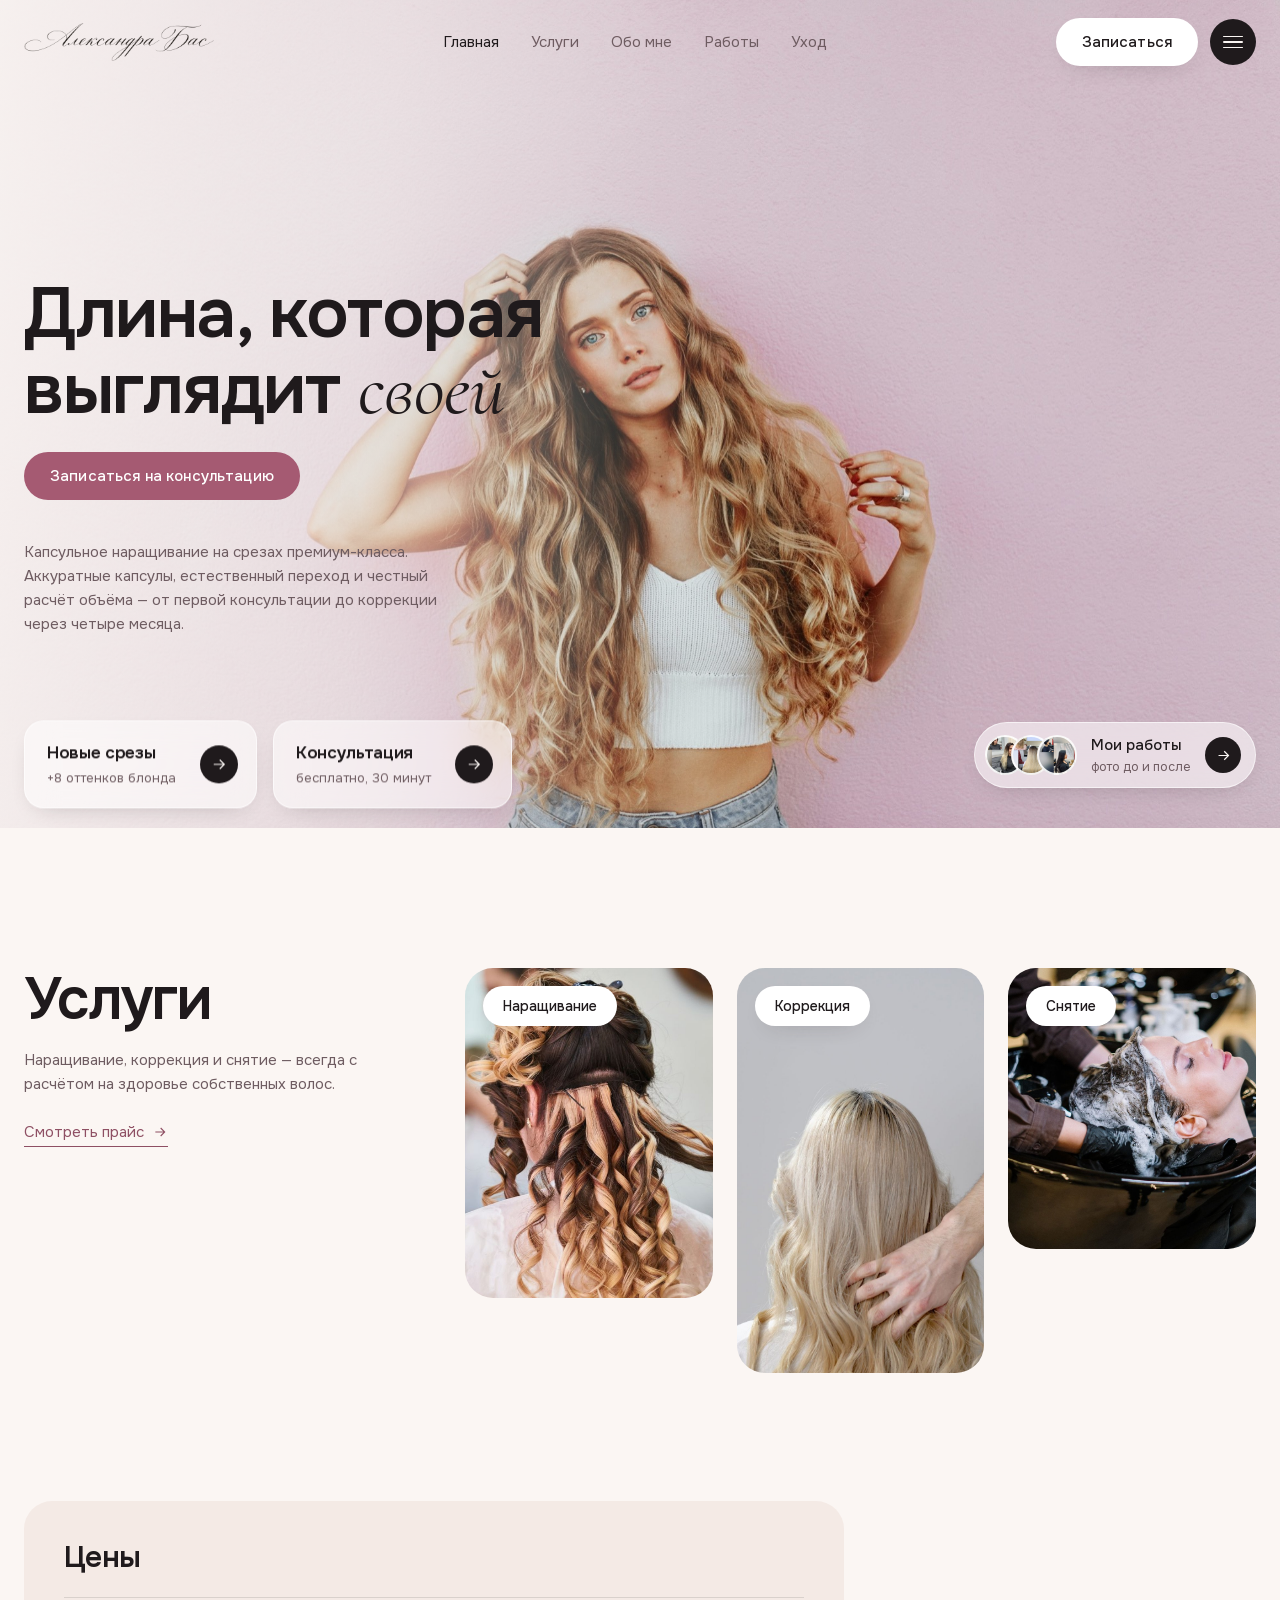
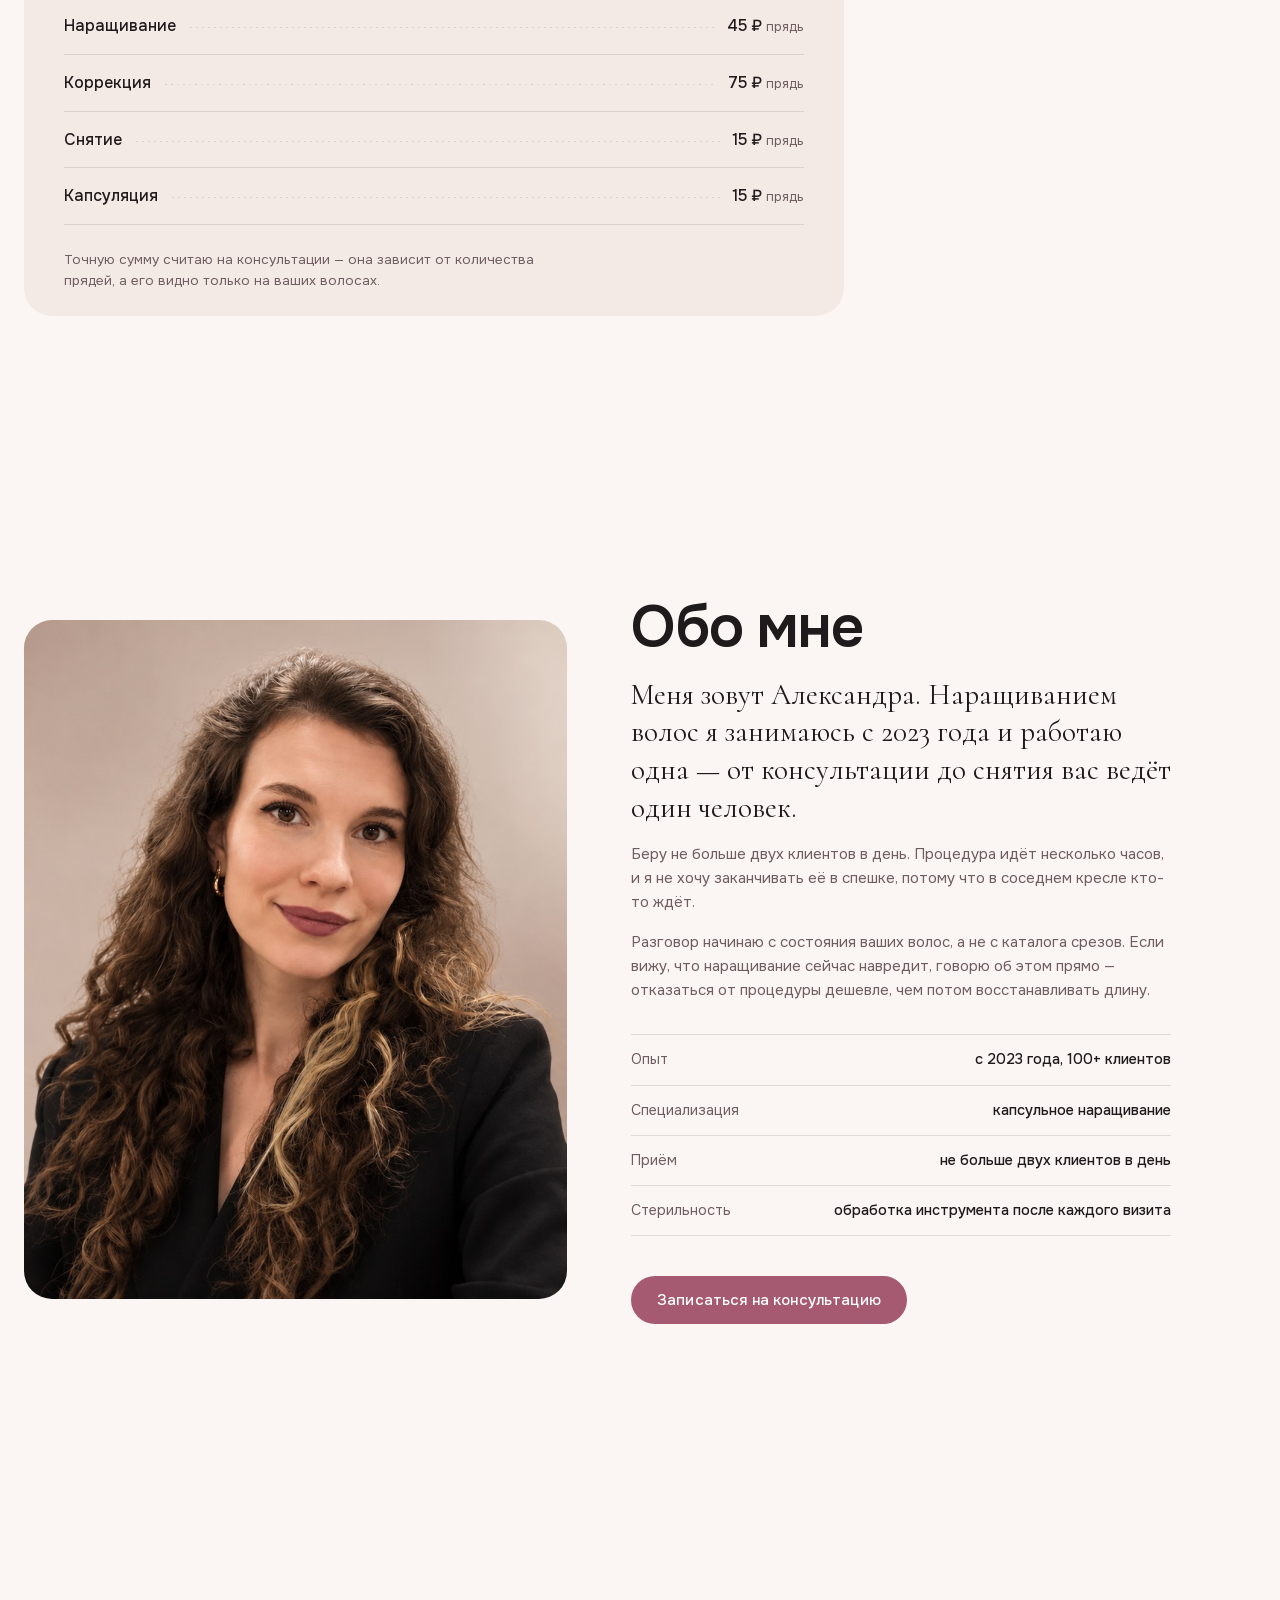
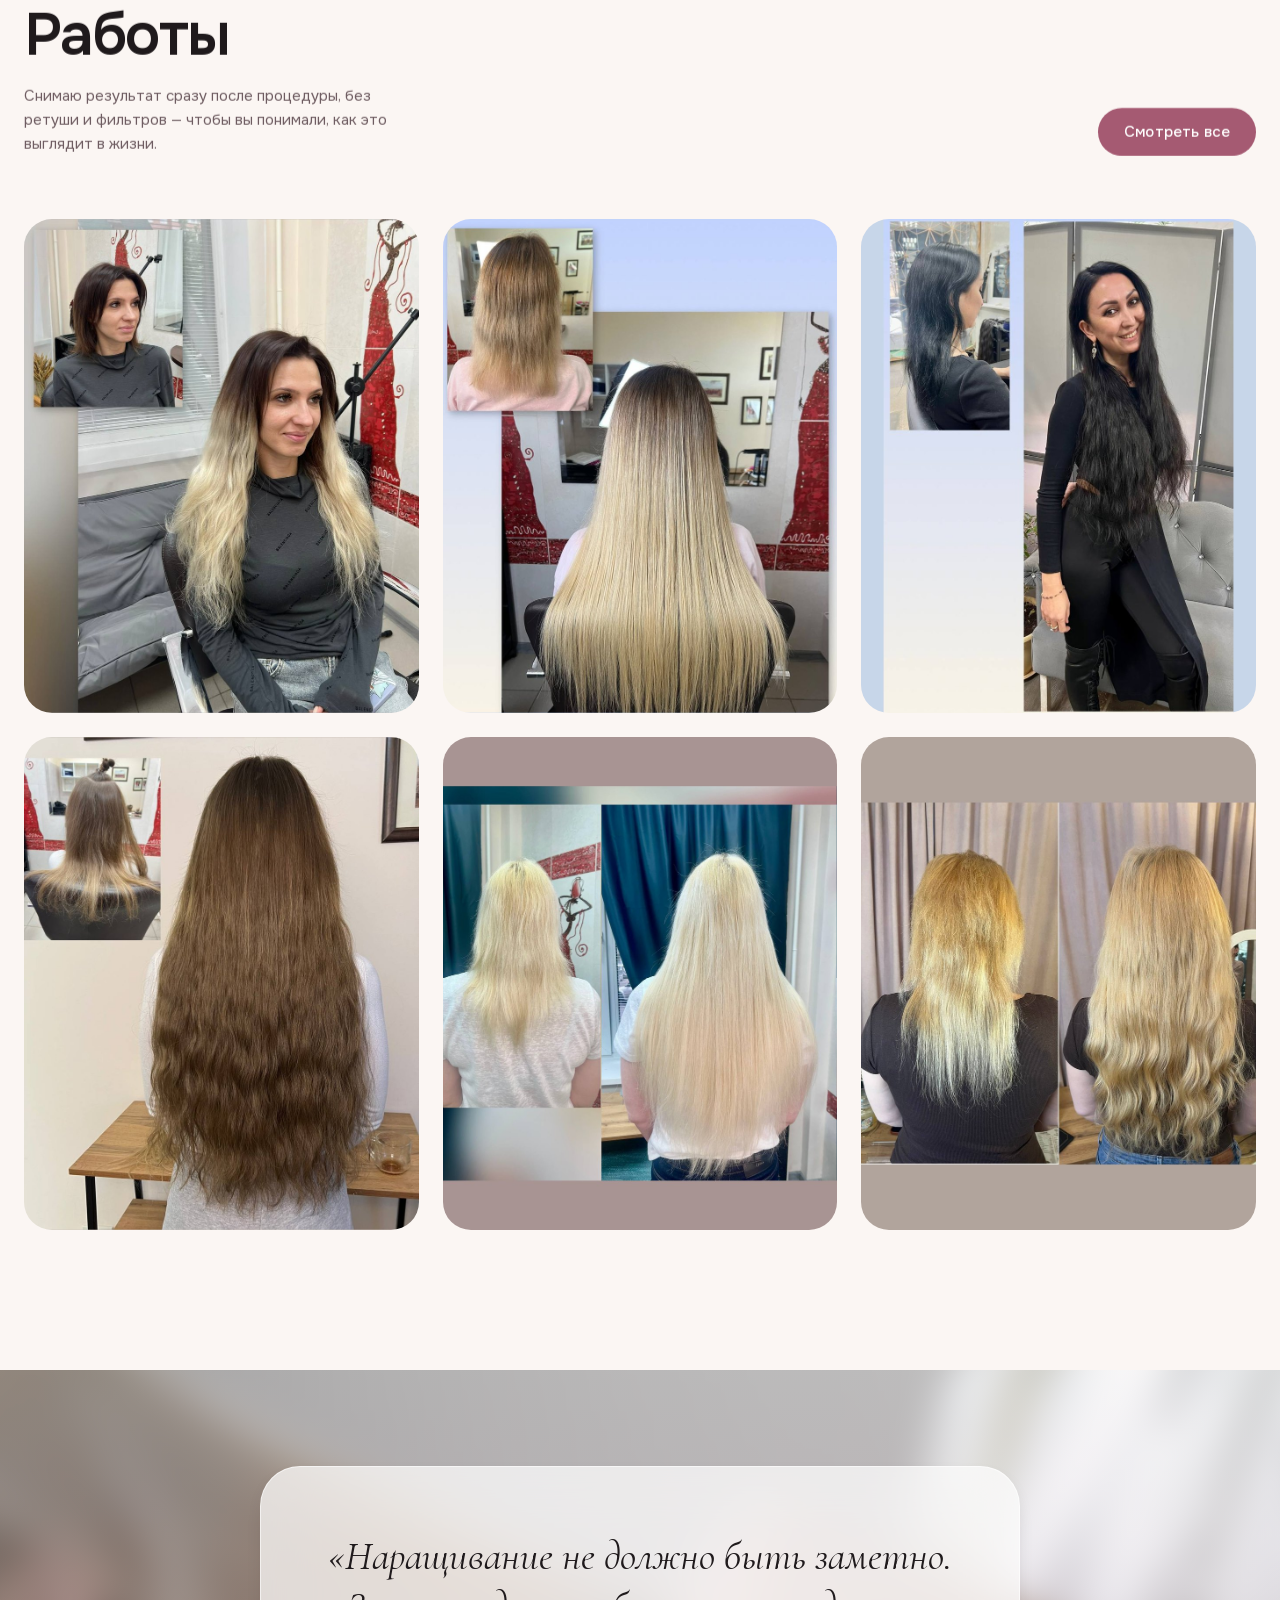
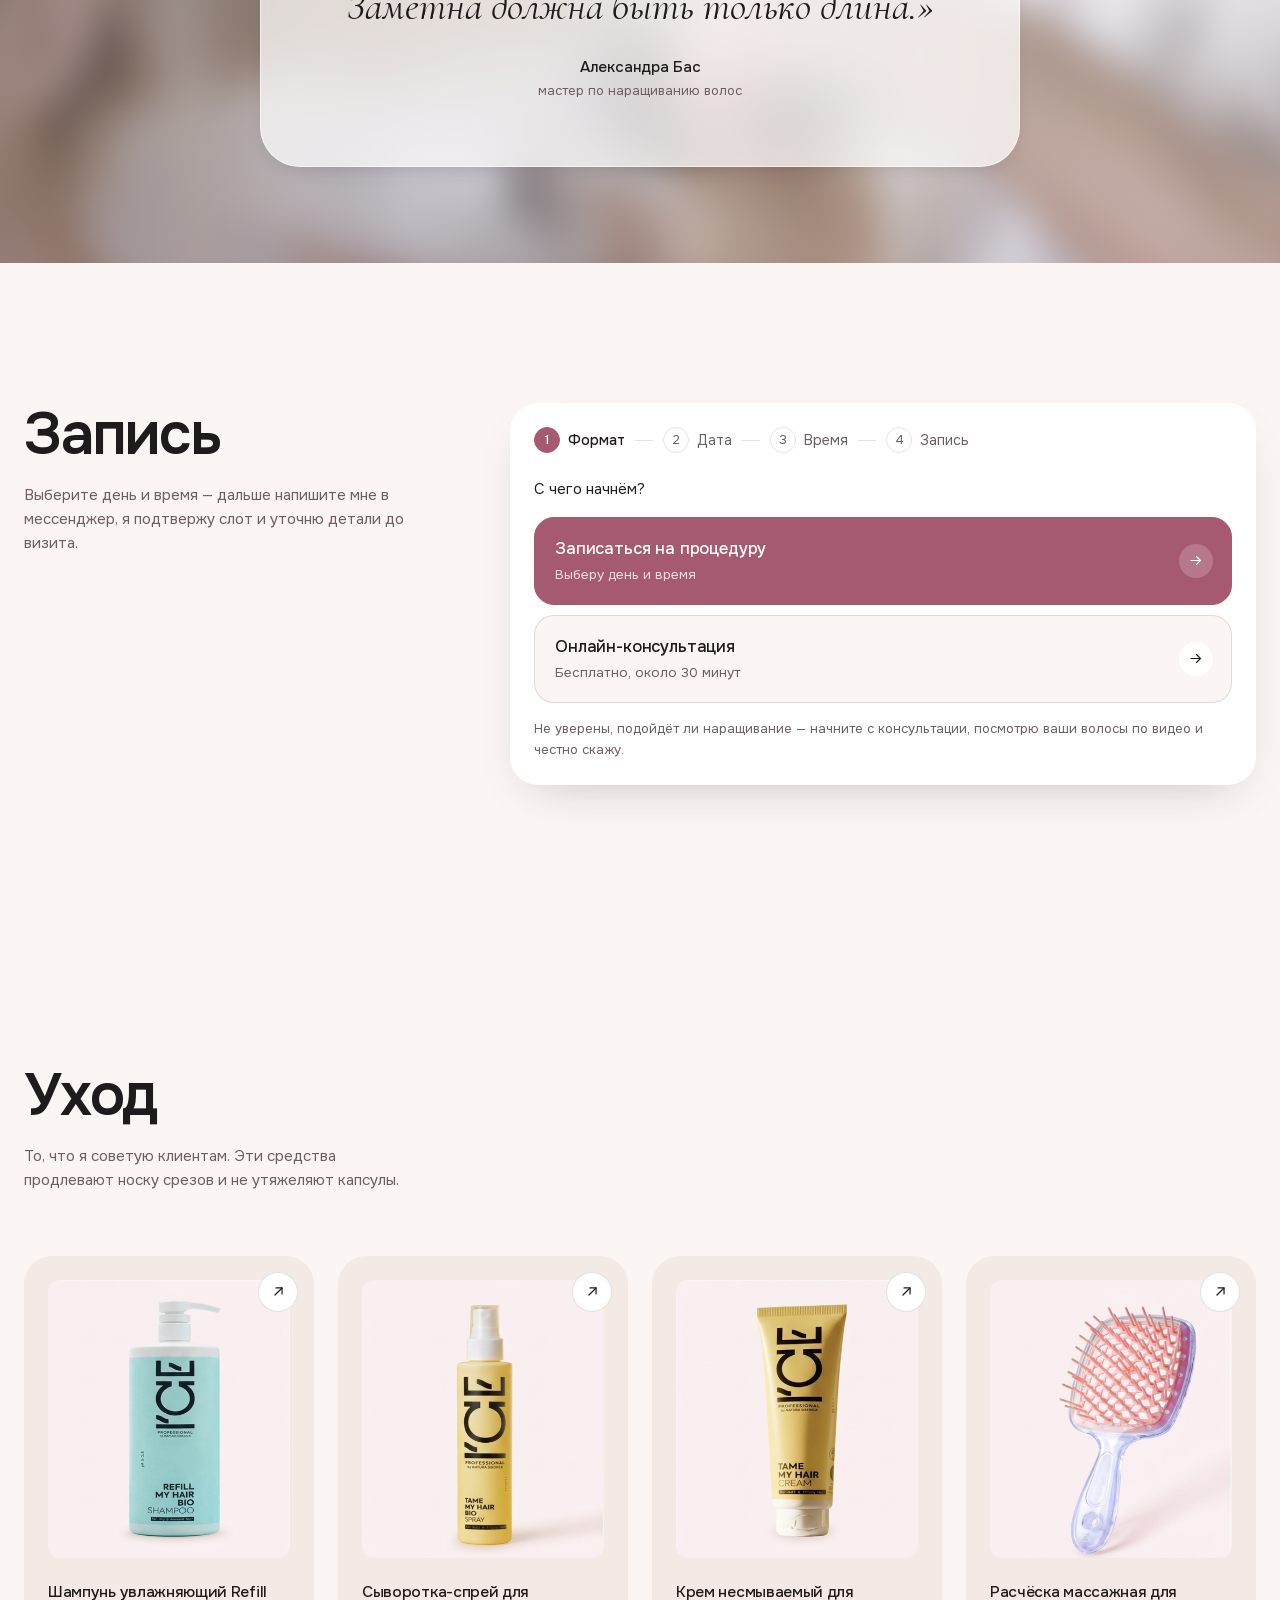
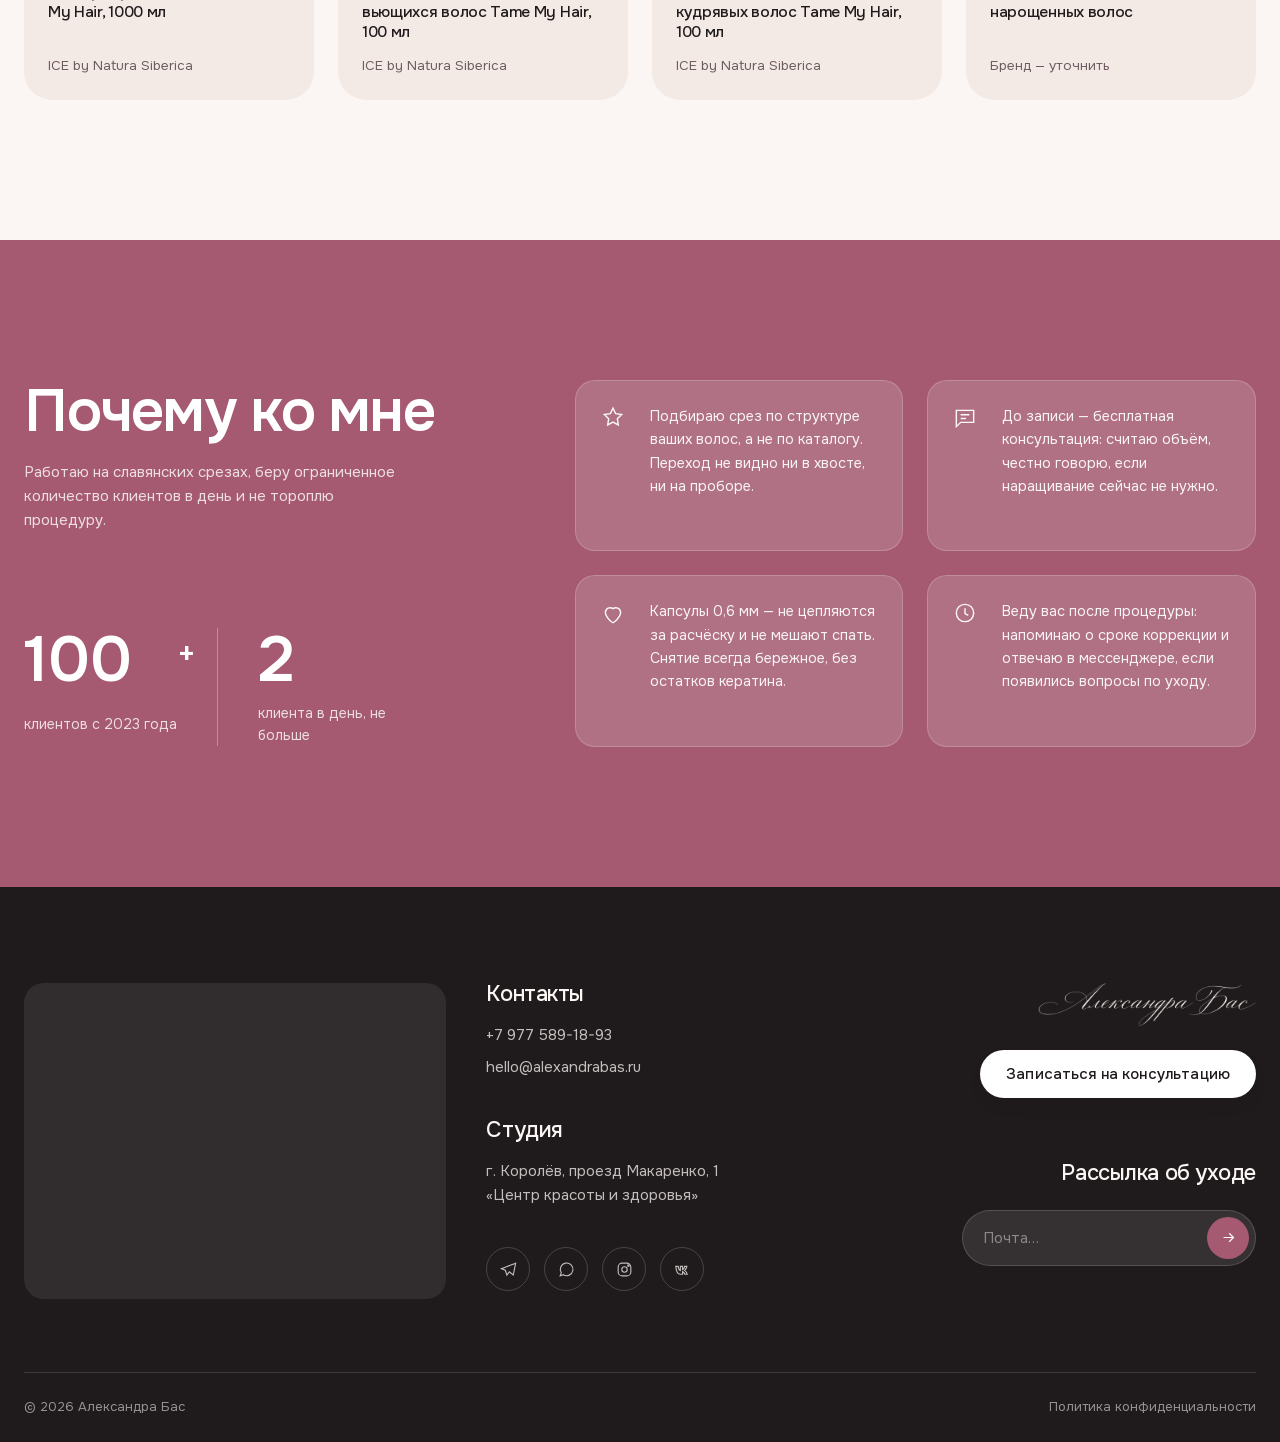
==== index.html @ 2386d1cd "Лендинг мастера по наращиванию волос Запись в четыре шага, галерея работ, прайс, живая Яндекс.Карта." ====
<!DOCTYPE html>
<html lang="ru">
<head>
<meta charset="utf-8">
<meta name="viewport" content="width=device-width, initial-scale=1">
<title>Александра Бас — наращивание волос</title>
<meta name="description" content="Капсульное наращивание волос, коррекция и уход. Аккуратные капсулы, естественный переход, премиальные срезы. Запись онлайн.">
<meta property="og:title" content="Александра Бас — наращивание волос">
<meta property="og:description" content="Капсульное наращивание, коррекция и уход. Запись онлайн.">
<meta property="og:type" content="website">
<meta property="og:image" content="assets/img/og.jpg">
<!-- Черновик на согласовании: прячем от поисковиков.
     Перед реальным запуском эту строку удалить. -->
<meta name="robots" content="noindex, nofollow">
<link rel="icon" href="assets/img/logo-dark.png">
<link rel="preload" as="font" type="font/woff2" href="assets/fonts/onest-400-cyrillic.woff2" crossorigin>
<link rel="preload" as="font" type="font/woff2" href="assets/fonts/onest-600-cyrillic.woff2" crossorigin>
<!-- главное фото грузится скриптом, поэтому стартуем загрузку заранее -->
<link rel="preload" as="image" href="assets/img/hero-main.jpg" fetchpriority="high">
<!-- пока сайт в работе: запрещаем браузеру кэшировать страницу -->
<meta http-equiv="Cache-Control" content="no-cache, no-store, must-revalidate">
<meta http-equiv="Pragma" content="no-cache">
<meta http-equiv="Expires" content="0">
<!-- ?v= у стилей и скриптов: после правок меняйте номер, чтобы браузер
     не подсунул старую версию и вёрстка не «ломалась» наполовину -->
<link rel="stylesheet" href="assets/css/fonts.css?v=19">
<link rel="stylesheet" href="assets/css/style.css?v=19">
<script>
/* Страховка от кэша: если браузер подсунул старый style.css, метка версии
   в нём не совпадёт с ожидаемой — тогда дотягиваем свежий файл.
   При смене ?v= меняйте и это число, и --css-version в style.css. */
(function () {
  var want = '19';
  function check() {
    var got = getComputedStyle(document.documentElement)
      .getPropertyValue('--css-version').trim().replace(/["']/g, '');
    if (got === want) return;
    var link = document.createElement('link');
    link.rel = 'stylesheet';
    link.href = 'assets/css/style.css?t=' + Date.now();
    document.head.appendChild(link);
    console.warn('Стили были из кэша (версия "' + got + '") — загружена свежая.');
  }
  if (document.readyState === 'loading') {
    document.addEventListener('DOMContentLoaded', check);
  } else { check(); }
})();
</script>
</head>
<body>

<a class="skip-link" href="#main">Перейти к содержимому</a>

<!-- ============ ШАПКА ============ -->
<header class="hdr" id="hdr">
  <a href="#hero" class="hdr__logo" aria-label="Александра Бас — на главную">
    <img src="assets/img/logo-dark.png" alt="Александра Бас" class="hdr__logo-img" width="360" height="120">
  </a>

  <nav class="hdr__nav" aria-label="Основная навигация">
    <a href="#hero" class="hdr__link is-active">Главная</a>
    <a href="#services" class="hdr__link">Услуги</a>
    <a href="#about" class="hdr__link">Обо мне</a>
    <a href="#works" class="hdr__link">Работы</a>
    <a href="#care" class="hdr__link">Уход</a>
  </nav>

  <div class="hdr__actions">
    <a href="#booking" class="btn btn--light hdr__cta">Записаться</a>
    <button class="burger" id="burger" aria-label="Открыть меню" aria-expanded="false" aria-controls="menu">
      <span></span><span></span><span></span>
    </button>
  </div>
</header>

<!-- выпадающее меню -->
<div class="menu" id="menu" hidden>
  <nav class="menu__inner" aria-label="Меню навигации">
    <a href="#hero">Главная</a>
    <a href="#services">Услуги</a>
    <a href="#about">Обо мне</a>
    <a href="#works">Работы</a>
    <a href="#booking">Запись</a>
    <a href="#care">Уход</a>
    <a href="#why">Почему я</a>
  </nav>
</div>

<main id="main">

<!-- ============ 1. ГЕРОЙ ============ -->
<section class="hero" id="hero">
  <div class="hero__bg ph ph--hero" data-img="assets/img/hero-main.jpg" data-note="Главное фото"></div>
  <div class="hero__scrim" aria-hidden="true"></div>

  <div class="hero__content">
    <div class="hero__lead">
      <h1 class="hero__title">
        Длина, которая<br>выглядит <em>своей</em>
      </h1>
      <a href="#booking" class="btn btn--accent hero__cta">Записаться на консультацию</a>
      <p class="hero__text">
        Капсульное наращивание на срезах премиум-класса. Аккуратные капсулы,
        естественный переход и честный расчёт объёма — от первой консультации
        до коррекции через четыре месяца.
      </p>
    </div>

    <div class="hero__cards">
      <a href="#booking" class="minicard glass">
        <span class="minicard__body">
          <span class="minicard__name">Новые срезы</span>
          <span class="minicard__note">+8 оттенков блонда</span>
        </span>
        <span class="minicard__arrow" aria-hidden="true">
          <svg viewBox="0 0 24 24" width="18" height="18" fill="none" stroke="currentColor" stroke-width="1.6"><path d="M5 12h14M13 6l6 6-6 6"/></svg>
        </span>
      </a>
      <a href="#booking" class="minicard glass">
        <span class="minicard__body">
          <span class="minicard__name">Консультация</span>
          <span class="minicard__note">бесплатно, 30 минут</span>
        </span>
        <span class="minicard__arrow" aria-hidden="true">
          <svg viewBox="0 0 24 24" width="18" height="18" fill="none" stroke="currentColor" stroke-width="1.6"><path d="M5 12h14M13 6l6 6-6 6"/></svg>
        </span>
      </a>
    </div>

    <!-- ведёт в галерею «Работы» -->
    <a href="#works" class="worksbtn glass">
      <span class="worksbtn__thumbs" aria-hidden="true">
        <span class="worksbtn__thumb ph" data-img="assets/img/work-1.jpg"></span>
        <span class="worksbtn__thumb ph" data-img="assets/img/work-2.jpg"></span>
        <span class="worksbtn__thumb ph" data-img="assets/img/work-3.jpg"></span>
      </span>
      <span class="worksbtn__body">
        <span class="worksbtn__title">Мои работы</span>
        <span class="worksbtn__meta">фото до и после</span>
      </span>
      <span class="worksbtn__arrow" aria-hidden="true">
        <svg viewBox="0 0 24 24" width="17" height="17" fill="none" stroke="currentColor" stroke-width="1.7"><path d="M5 12h14M13 6l6 6-6 6"/></svg>
      </span>
    </a>
  </div>
</section>

<!-- ============ 2. УСЛУГИ ============ -->
<section class="sec services" id="services">
  <div class="wrap services__grid">
    <div class="sec__head reveal">
      <h2 class="sec__title">Услуги</h2>
      <p class="sec__sub">
        Наращивание, коррекция и снятие — всегда с расчётом на здоровье
        собственных волос.
      </p>
      <a href="#price" class="link-arrow">
        Смотреть прайс
        <svg viewBox="0 0 24 24" width="16" height="16" fill="none" stroke="currentColor" stroke-width="1.6"><path d="M5 12h14M13 6l6 6-6 6"/></svg>
      </a>
    </div>

    <div class="svc">
      <article class="svc__card svc__card--a">
        <span class="chip">Наращивание</span>
        <div class="ph ph--card" data-img="assets/img/svc-1.jpg" data-note="Наращивание · 900×1200"></div>
      </article>
      <article class="svc__card svc__card--b">
        <span class="chip">Коррекция</span>
        <div class="ph ph--card" data-img="assets/img/svc-2.jpg" data-note="Коррекция · 900×1200"></div>
      </article>
      <article class="svc__card svc__card--c">
        <span class="chip">Снятие</span>
        <div class="ph ph--card" data-img="assets/img/svc-3.jpg" data-note="Снятие · 900×1200"></div>
      </article>
    </div>

    <!-- прайс: цена за прядь, капсуляция стоит рядом как отдельная работа -->
    <div class="price reveal" id="price">
      <h3 class="price__title">Цены</h3>
      <ul class="price__list">
        <li class="price__row">
          <span class="price__name">Наращивание</span>
          <span class="price__dots" aria-hidden="true"></span>
          <span class="price__val">45 ₽ <small>прядь</small></span>
        </li>
        <li class="price__row">
          <span class="price__name">Коррекция</span>
          <span class="price__dots" aria-hidden="true"></span>
          <span class="price__val">75 ₽ <small>прядь</small></span>
        </li>
        <li class="price__row">
          <span class="price__name">Снятие</span>
          <span class="price__dots" aria-hidden="true"></span>
          <span class="price__val">15 ₽ <small>прядь</small></span>
        </li>
        <li class="price__row">
          <span class="price__name">Капсуляция</span>
          <span class="price__dots" aria-hidden="true"></span>
          <span class="price__val">15 ₽ <small>прядь</small></span>
        </li>
      </ul>
      <p class="price__note">
        Точную сумму считаю на консультации — она зависит от количества прядей,
        а его видно только на ваших волосах.
      </p>
    </div>
  </div>
</section>

<!-- ============ 3. ОБО МНЕ ============ -->
<section class="sec about" id="about">
  <div class="wrap about__grid">
    <div class="about__media reveal">
      <div class="ph about__portrait" data-img="assets/img/about-portrait.jpg" data-note="Портрет мастера · 900×1150"></div>
    </div>

    <div class="about__text reveal">
      <h2 class="sec__title">Обо мне</h2>
      <p class="about__lead">
        Меня зовут Александра. Наращиванием волос я занимаюсь с 2023 года
        и работаю одна — от консультации до снятия вас ведёт один человек.
      </p>
      <p>
        Беру не больше двух клиентов в день. Процедура идёт несколько часов,
        и я не хочу заканчивать её в спешке, потому что в соседнем кресле
        кто-то ждёт.
      </p>
      <p>
        Разговор начинаю с состояния ваших волос, а не с каталога срезов.
        Если вижу, что наращивание сейчас навредит, говорю об этом прямо —
        отказаться от процедуры дешевле, чем потом восстанавливать длину.
      </p>

      <ul class="facts">
        <li><span>Опыт</span><b>с 2023 года, 100+ клиентов</b></li>
        <li><span>Специализация</span><b>капсульное наращивание</b></li>
        <li><span>Приём</span><b>не больше двух клиентов в день</b></li>
        <li><span>Стерильность</span><b>обработка инструмента после каждого визита</b></li>
      </ul>

      <a href="#booking" class="btn btn--accent about__cta">Записаться на консультацию</a>
    </div>
  </div>
</section>

<!-- ============ 4. РАБОТЫ ============ -->
<section class="sec works" id="works">
  <div class="wrap">
    <div class="works__head reveal">
      <div>
        <h2 class="sec__title">Работы</h2>
        <p class="sec__sub">
          Снимаю результат сразу после процедуры, без ретуши и фильтров —
          чтобы вы понимали, как это выглядит в жизни.
        </p>
      </div>
      <button type="button" class="btn btn--accent works__all" id="worksAll">Смотреть все</button>
    </div>

    <!-- на витрине только лучшие; остальные — в галерее -->
    <div class="works__grid">
      <div class="ph work" data-img="assets/img/work-1.jpg" data-note="Работа 1"></div>
      <div class="ph work" data-img="assets/img/work-2.jpg" data-note="Работа 2"></div>
      <div class="ph work" data-img="assets/img/work-5.jpg" data-note="Работа 3"></div>
      <div class="ph work" data-img="assets/img/work-6.jpg" data-note="Работа 4"></div>
      <div class="ph work" data-img="assets/img/work-7.jpg" data-note="Работа 5"></div>
      <div class="ph work" data-img="assets/img/work-9.jpg" data-note="Работа 6"></div>
    </div>
  </div>
</section>

<!-- ============ 5. ПОЛОСА С РАЗМЫТЫМ ФОТО ============ -->
<section class="band" id="philosophy">
  <div class="band__bg ph ph--band" data-img="assets/img/band-1.jpg" data-note="Фон полосы · 2000×1200"></div>
  <div class="wrap">
    <div class="band__card glass glass--strong reveal">
      <p class="band__quote">
        «Наращивание не должно быть заметно. Заметна должна быть только длина.»
      </p>
      <div class="band__sign">
        <span class="band__name">Александра Бас</span>
        <span class="band__role">мастер по наращиванию волос</span>
      </div>
    </div>
  </div>
</section>

<!-- ============ 6. ЗАПИСЬ ============ -->
<section class="sec booking" id="booking">
  <div class="wrap booking__grid">
    <div class="sec__head reveal">
      <h2 class="sec__title">Запись</h2>
      <p class="sec__sub">
        Выберите день и время — дальше напишите мне в мессенджер,
        я подтвержу слот и уточню детали до визита.
      </p>
    </div>

    <!-- Пошаговая запись: формат → дата → время → запись.
         Шаг переключается сам после выбора, вернуться можно кнопкой «Назад».
         Онлайн-консультация пропускает дату и время. -->
    <div class="wiz reveal" id="wiz">
      <ol class="wiz__steps" id="wizSteps">
        <li class="wiz__step is-current" data-step="1"><span class="wiz__num">1</span>Формат</li>
        <li class="wiz__step" data-step="2"><span class="wiz__num">2</span>Дата</li>
        <li class="wiz__step" data-step="3"><span class="wiz__num">3</span>Время</li>
        <li class="wiz__step" data-step="4"><span class="wiz__num">4</span>Запись</li>
      </ol>

      <div class="wiz__viewport" id="wizViewport">

        <!-- шаг 1 — формат -->
        <section class="wiz__pane is-current" data-pane="1" aria-label="Выбор формата">
          <p class="wiz__lead">С чего начнём?</p>
          <div class="choice">
            <button type="button" class="choice__card choice__card--primary" id="choiceBook">
              <span class="choice__name">Записаться на процедуру</span>
              <span class="choice__note">Выберу день и время</span>
              <span class="choice__arrow" aria-hidden="true">
                <svg viewBox="0 0 24 24" width="17" height="17" fill="none" stroke="currentColor" stroke-width="1.7"><path d="M5 12h14M13 6l6 6-6 6"/></svg>
              </span>
            </button>
            <button type="button" class="choice__card" id="choiceConsult">
              <span class="choice__name">Онлайн-консультация</span>
              <span class="choice__note">Бесплатно, около 30 минут</span>
              <span class="choice__arrow" aria-hidden="true">
                <svg viewBox="0 0 24 24" width="17" height="17" fill="none" stroke="currentColor" stroke-width="1.7"><path d="M5 12h14M13 6l6 6-6 6"/></svg>
              </span>
            </button>
          </div>
          <p class="wiz__note">
            Не уверены, подойдёт ли наращивание — начните с консультации,
            посмотрю ваши волосы по видео и честно скажу.
          </p>
        </section>

        <!-- шаг 2 — дата -->
        <section class="wiz__pane" data-pane="2" aria-label="Выбор дня" hidden>
          <div class="cal">
            <div class="cal__head">
              <button class="cal__nav" id="calPrev" aria-label="Предыдущий месяц">
                <svg viewBox="0 0 24 24" width="16" height="16" fill="none" stroke="currentColor" stroke-width="1.7"><path d="M15 6l-6 6 6 6"/></svg>
              </button>
              <span class="cal__month" id="calMonth">Октябрь 2026</span>
              <button class="cal__nav" id="calNext" aria-label="Следующий месяц">
                <svg viewBox="0 0 24 24" width="16" height="16" fill="none" stroke="currentColor" stroke-width="1.7"><path d="M9 6l6 6-6 6"/></svg>
              </button>
            </div>
            <div class="cal__dow" aria-hidden="true">
              <span>Пн</span><span>Вт</span><span>Ср</span><span>Чт</span><span>Пт</span><span>Сб</span><span>Вс</span>
            </div>
            <div class="cal__grid" id="calGrid" role="grid" aria-label="Календарь записи"></div>
          </div>
        </section>

        <!-- шаг 3 — время -->
        <section class="wiz__pane" data-pane="3" aria-label="Выбор времени" hidden>
          <p class="wiz__lead" id="slotsHint">Свободное время в выбранный день.</p>
          <div class="slots__grid" id="slotsGrid"></div>
          <p class="wiz__note">
            Процедура занимает 3–5 часов, поэтому слотов немного.
            Если ни один не подходит — напишите, подберём отдельно.
          </p>
        </section>

        <!-- шаг 4 — запись: предпросмотр сообщения и кнопки связи -->
        <section class="wiz__pane" data-pane="4" aria-label="Запись" hidden>
          <div class="msg">
            <span class="msg__label">Сообщение мастеру</span>
            <p class="msg__text" id="msgText"></p>
          </div>

          <p class="wiz__note" id="wizHint">
            Нажмите удобный способ — текст подставится сам.
          </p>

          <div class="wiz__actions">
            <a href="#" class="btn btn--accent wiz__btn" id="ctaTg" target="_blank" rel="noopener">
              <svg viewBox="0 0 24 24" width="18" height="18" fill="none" stroke="currentColor" stroke-width="1.5" aria-hidden="true"><path d="M21 4L3 11l5 2 2 6 3-4 5 4z"/></svg>
              Написать в Telegram
            </a>
            <a href="#" class="btn wiz__btn wiz__btn--ghost" id="ctaWa" target="_blank" rel="noopener">
              <svg viewBox="0 0 24 24" width="18" height="18" fill="none" stroke="currentColor" stroke-width="1.5" aria-hidden="true"><path d="M4 20l1.4-4A8 8 0 1 1 8 18.6z"/></svg>
              WhatsApp
            </a>
            <a href="tel:+79775891893" class="btn wiz__btn wiz__btn--ghost">
              <svg viewBox="0 0 24 24" width="18" height="18" fill="none" stroke="currentColor" stroke-width="1.5" aria-hidden="true"><path d="M5 4h4l2 5-2.5 1.5a11 11 0 0 0 5 5L15 13l5 2v4a1 1 0 0 1-1.1 1A16 16 0 0 1 4 5.1 1 1 0 0 1 5 4z"/></svg>
              Позвонить
            </a>
          </div>

        </section>
      </div>

      <button type="button" class="wiz__back" id="wizBack" hidden>
        <svg viewBox="0 0 24 24" width="15" height="15" fill="none" stroke="currentColor" stroke-width="1.7" aria-hidden="true"><path d="M19 12H5M11 6l-6 6 6 6"/></svg>
        Назад
      </button>
    </div>
  </div>
</section>

<!-- ============ 7. УХОД / ТОВАРЫ ============ -->
<section class="sec care" id="care">
  <div class="wrap">
    <div class="care__head reveal">
      <div>
        <h2 class="sec__title">Уход</h2>
        <p class="sec__sub">
          То, что я советую клиентам. Эти средства продлевают
          носку срезов и не утяжеляют капсулы.
        </p>
      </div>
    </div>

    <div class="cards">
      <article class="prod">
        <a class="prod__go" href="https://ozon.ru/t/l1yWI56" target="_blank" rel="noopener nofollow"
           aria-label="Открыть «Шампунь Refill My Hair» на Ozon">
          <svg viewBox="0 0 24 24" width="17" height="17" fill="none" stroke="currentColor" stroke-width="1.7" stroke-linecap="round" stroke-linejoin="round"><path d="M7 17L17 7"/><path d="M8.5 7H17v8.5"/></svg>
        </a>
        <div class="ph ph--prod" data-img="assets/img/prod-1.jpg" data-note="Товар 1 · 900×1035"></div>
        <h3 class="prod__name">Шампунь увлажняющий Refill My Hair, 1000 мл</h3>
        <p class="prod__brand">ICE by Natura Siberica</p>
      </article>

      <article class="prod">
        <a class="prod__go" href="https://ozon.ru/t/3Qq1Gzt" target="_blank" rel="noopener nofollow"
           aria-label="Открыть «Сыворотка-спрей Tame My Hair» на Ozon">
          <svg viewBox="0 0 24 24" width="17" height="17" fill="none" stroke="currentColor" stroke-width="1.7" stroke-linecap="round" stroke-linejoin="round"><path d="M7 17L17 7"/><path d="M8.5 7H17v8.5"/></svg>
        </a>
        <div class="ph ph--prod" data-img="assets/img/prod-2.jpg" data-note="Товар 2 · 900×1035"></div>
        <h3 class="prod__name">Сыворотка-спрей для вьющихся волос Tame My Hair, 100 мл</h3>
        <p class="prod__brand">ICE by Natura Siberica</p>
      </article>

      <article class="prod">
        <a class="prod__go" href="https://ozon.ru/t/AxlXXoY" target="_blank" rel="noopener nofollow"
           aria-label="Открыть «Крем для вьющихся волос Tame My Hair» на Ozon">
          <svg viewBox="0 0 24 24" width="17" height="17" fill="none" stroke="currentColor" stroke-width="1.7" stroke-linecap="round" stroke-linejoin="round"><path d="M7 17L17 7"/><path d="M8.5 7H17v8.5"/></svg>
        </a>
        <div class="ph ph--prod" data-img="assets/img/prod-3.jpg" data-note="Товар 3 · 900×1035"></div>
        <h3 class="prod__name">Крем несмываемый для кудрявых волос Tame My Hair, 100 мл</h3>
        <p class="prod__brand">ICE by Natura Siberica</p>
      </article>

      <article class="prod">
        <a class="prod__go" href="https://www.ozon.ru/product/rascheska-dlya-volos-massazhnaya-i-produvnaya-professionalnaya-shchetka-protiv-sputyvaniya-4497244507/" target="_blank" rel="noopener nofollow"
           aria-label="Открыть «Расчёска массажная для нарощенных волос» на Ozon">
          <svg viewBox="0 0 24 24" width="17" height="17" fill="none" stroke="currentColor" stroke-width="1.7" stroke-linecap="round" stroke-linejoin="round"><path d="M7 17L17 7"/><path d="M8.5 7H17v8.5"/></svg>
        </a>
        <div class="ph ph--prod" data-img="assets/img/prod-4.jpg" data-note="Товар 4 · 900×1035"></div>
        <h3 class="prod__name">Расчёска массажная для нарощенных волос</h3>
        <p class="prod__brand">Бренд — уточнить</p>
      </article>
    </div>
  </div>
</section>

<!-- ============ 8. ПОЧЕМУ Я ============ -->
<section class="sec why" id="why">
  <div class="wrap why__grid">
    <div class="why__lead reveal">
      <h2 class="sec__title">Почему ко мне</h2>
      <p class="sec__sub">
        Работаю на славянских срезах, беру ограниченное количество
        клиентов в день и не тороплю процедуру.
      </p>
      <div class="stats">
        <div class="stat">
          <span class="stat__num" data-count="100">0</span><span class="stat__plus">+</span>
          <span class="stat__cap">клиентов с 2023 года</span>
        </div>
        <div class="stat">
          <span class="stat__num" data-count="2">0</span>
          <span class="stat__cap">клиента в день, не больше</span>
        </div>
      </div>
    </div>

    <div class="why__cards">
      <article class="why__card">
        <span class="why__icon" aria-hidden="true">
          <svg viewBox="0 0 24 24" width="26" height="26" fill="none" stroke="currentColor" stroke-width="1.3"><path d="M12 3l2.4 5 5.6.8-4 4 .9 5.6L12 15.8 7.1 18.4 8 12.8l-4-4L9.6 8z"/></svg>
        </span>
        <p>Подбираю срез по структуре ваших волос, а не по каталогу. Переход не видно ни в хвосте, ни на проборе.</p>
      </article>
      <article class="why__card">
        <span class="why__icon" aria-hidden="true">
          <svg viewBox="0 0 24 24" width="26" height="26" fill="none" stroke="currentColor" stroke-width="1.3"><path d="M4 5h16v11H8l-4 4z"/><path d="M8 9h8M8 12.5h5"/></svg>
        </span>
        <p>До записи — бесплатная консультация: считаю объём, честно говорю, если наращивание сейчас не нужно.</p>
      </article>
      <article class="why__card">
        <span class="why__icon" aria-hidden="true">
          <svg viewBox="0 0 24 24" width="26" height="26" fill="none" stroke="currentColor" stroke-width="1.3"><path d="M12 21s-7-4.4-7-9.6A4.4 4.4 0 0 1 12 8a4.4 4.4 0 0 1 7 3.4C19 16.6 12 21 12 21z"/></svg>
        </span>
        <p>Капсулы 0,6 мм — не цепляются за расчёску и не мешают спать. Снятие всегда бережное, без остатков кератина.</p>
      </article>
      <article class="why__card">
        <span class="why__icon" aria-hidden="true">
          <svg viewBox="0 0 24 24" width="26" height="26" fill="none" stroke="currentColor" stroke-width="1.3"><circle cx="12" cy="12" r="8"/><path d="M12 7.5v5l3 1.7"/></svg>
        </span>
        <p>Веду вас после процедуры: напоминаю о сроке коррекции и отвечаю в мессенджере, если появились вопросы по уходу.</p>
      </article>
    </div>
  </div>
</section>

</main>

<!-- ============ ГАЛЕРЕЯ ВСЕХ РАБОТ ============
     Содержимое собирает main.js из списка WORKS — добавить работу
     значит положить файл и поменять одно число. -->
<div class="gal" id="gal" role="dialog" aria-modal="true" aria-labelledby="galTitle" hidden>
  <div class="gal__bar">
    <span class="gal__title" id="galTitle">Все работы</span>
    <button type="button" class="gal__close" id="galClose" aria-label="Закрыть галерею">
      <svg viewBox="0 0 24 24" width="20" height="20" fill="none" stroke="currentColor" stroke-width="1.7" aria-hidden="true"><path d="M6 6l12 12M18 6L6 18"/></svg>
    </button>
  </div>
  <div class="gal__scroll">
    <div class="gal__grid" id="galGrid"></div>
    <p class="gal__note">Все фото сняты сразу после процедуры, без ретуши.</p>
  </div>
</div>

<!-- ============ ФУТЕР ============ -->
<footer class="ftr">
  <div class="wrap ftr__grid">
    <!-- Королёв, проезд Макаренко, 1. Координаты приблизительные —
         сверьте точку на yandex.ru/map-constructor и обновите ll/pt. -->
    <div class="ftr__map">
      <iframe
        src="https://yandex.ru/map-widget/v1/?text=%D0%9A%D0%BE%D1%80%D0%BE%D0%BB%D1%91%D0%B2%2C%20%D0%BF%D1%80%D0%BE%D0%B5%D0%B7%D0%B4%20%D0%9C%D0%B0%D0%BA%D0%B0%D1%80%D0%B5%D0%BD%D0%BA%D0%BE%2C%201&z=17"
        title="Студия на карте"
        loading="lazy"
        allowfullscreen></iframe>
    </div>

    <div class="ftr__col">
      <h3 class="ftr__title">Контакты</h3>
      <ul class="ftr__list">
        <li><a href="tel:+79775891893">+7 977 589-18-93</a></li>
        <li><a href="mailto:hello@alexandrabas.ru">hello@alexandrabas.ru</a></li>
      </ul>

      <h3 class="ftr__title">Студия</h3>
      <address class="ftr__addr">
        г. Королёв, проезд Макаренко, 1<br>
        «Центр красоты и здоровья»
      </address>

      <div class="socials">
        <a href="https://t.me/+79775891893" target="_blank" rel="noopener" aria-label="Telegram"><svg viewBox="0 0 24 24" width="19" height="19" fill="none" stroke="currentColor" stroke-width="1.4"><path d="M21 4L3 11l5 2 2 6 3-4 5 4z"/></svg></a>
        <a href="https://wa.me/79775891893" target="_blank" rel="noopener" aria-label="WhatsApp"><svg viewBox="0 0 24 24" width="19" height="19" fill="none" stroke="currentColor" stroke-width="1.4"><path d="M4 20l1.4-4A8 8 0 1 1 8 18.6z"/></svg></a>
        <a href="#" aria-label="Instagram"><svg viewBox="0 0 24 24" width="19" height="19" fill="none" stroke="currentColor" stroke-width="1.4"><rect x="4" y="4" width="16" height="16" rx="5"/><circle cx="12" cy="12" r="3.4"/><circle cx="17" cy="7" r="1"/></svg></a>
        <a href="#" aria-label="VK"><svg viewBox="0 0 24 24" width="19" height="19" fill="none" stroke="currentColor" stroke-width="1.4"><path d="M3.5 8h3c.4 3.2 1.8 5 2.8 5.4V8h2.8v4.3c1-.3 2.2-1.9 2.6-4.3h2.8c-.4 2.6-1.8 4.4-2.8 5.1 1 .6 2.6 2.2 3.3 4.9h-3.1c-.5-1.7-1.6-3-2.8-3.3V18H9.4C6 18 4 15.2 3.5 8z"/></svg></a>
      </div>
    </div>

    <div class="ftr__brand">
      <img src="assets/img/logo-light.png" alt="Александра Бас" class="ftr__logo" width="320" height="107">
      <a href="#booking" class="btn btn--light">Записаться на консультацию</a>

      <h3 class="ftr__title ftr__title--sub">Рассылка об уходе</h3>
      <form class="sub" id="subform" novalidate>
        <label class="sr-only" for="sub-mail">Ваша почта</label>
        <input id="sub-mail" type="email" placeholder="Почта…" autocomplete="email" required>
        <button type="submit" aria-label="Подписаться">
          <svg viewBox="0 0 24 24" width="17" height="17" fill="none" stroke="currentColor" stroke-width="1.7"><path d="M5 12h14M13 6l6 6-6 6"/></svg>
        </button>
      </form>
      <p class="sub__status" id="subStatus" role="status" aria-live="polite"></p>
    </div>
  </div>

  <div class="wrap ftr__legal">
    <span>© 2026 Александра Бас</span>
    <a href="privacy.html">Политика конфиденциальности</a>
  </div>
</footer>

<script src="assets/js/vendor/gsap.min.js"></script>
<script src="assets/js/vendor/ScrollTrigger.min.js"></script>
<script src="assets/js/main.js?v=19"></script>
</body>
</html>
---- assets/css/fonts.css ----
/* Локальные шрифты — Onest (текст) + Cormorant (акценты). Кириллица включена. */

@font-face {
  font-family: 'Onest';
  font-style: normal;
  font-weight: 300;
  font-display: swap;
  src: url('../fonts/onest-300-cyrillic-ext.woff2') format('woff2');
  unicode-range: U+0460-052F, U+1C80-1C8A, U+20B4, U+2DE0-2DFF, U+A640-A69F, U+FE2E-FE2F;
}

@font-face {
  font-family: 'Onest';
  font-style: normal;
  font-weight: 300;
  font-display: swap;
  src: url('../fonts/onest-300-cyrillic.woff2') format('woff2');
  unicode-range: U+0301, U+0400-045F, U+0490-0491, U+04B0-04B1, U+2116;
}

@font-face {
  font-family: 'Onest';
  font-style: normal;
  font-weight: 300;
  font-display: swap;
  src: url('../fonts/onest-300-latin-ext.woff2') format('woff2');
  unicode-range: U+0100-02BA, U+02BD-02C5, U+02C7-02CC, U+02CE-02D7, U+02DD-02FF, U+0304, U+0308, U+0329, U+1D00-1DBF, U+1E00-1E9F, U+1EF2-1EFF, U+2020, U+20A0-20AB, U+20AD-20C4, U+2113, U+2C60-2C7F, U+A720-A7FF;
}

@font-face {
  font-family: 'Onest';
  font-style: normal;
  font-weight: 300;
  font-display: swap;
  src: url('../fonts/onest-300-latin.woff2') format('woff2');
  unicode-range: U+0000-00FF, U+0131, U+0152-0153, U+02BB-02BC, U+02C6, U+02DA, U+02DC, U+0304, U+0308, U+0329, U+2000-206F, U+20AC, U+2122, U+2191, U+2193, U+2212, U+2215, U+FEFF, U+FFFD;
}

@font-face {
  font-family: 'Onest';
  font-style: normal;
  font-weight: 400;
  font-display: swap;
  src: url('../fonts/onest-400-cyrillic-ext.woff2') format('woff2');
  unicode-range: U+0460-052F, U+1C80-1C8A, U+20B4, U+2DE0-2DFF, U+A640-A69F, U+FE2E-FE2F;
}

@font-face {
  font-family: 'Onest';
  font-style: normal;
  font-weight: 400;
  font-display: swap;
  src: url('../fonts/onest-400-cyrillic.woff2') format('woff2');
  unicode-range: U+0301, U+0400-045F, U+0490-0491, U+04B0-04B1, U+2116;
}

@font-face {
  font-family: 'Onest';
  font-style: normal;
  font-weight: 400;
  font-display: swap;
  src: url('../fonts/onest-400-latin-ext.woff2') format('woff2');
  unicode-range: U+0100-02BA, U+02BD-02C5, U+02C7-02CC, U+02CE-02D7, U+02DD-02FF, U+0304, U+0308, U+0329, U+1D00-1DBF, U+1E00-1E9F, U+1EF2-1EFF, U+2020, U+20A0-20AB, U+20AD-20C4, U+2113, U+2C60-2C7F, U+A720-A7FF;
}

@font-face {
  font-family: 'Onest';
  font-style: normal;
  font-weight: 400;
  font-display: swap;
  src: url('../fonts/onest-400-latin.woff2') format('woff2');
  unicode-range: U+0000-00FF, U+0131, U+0152-0153, U+02BB-02BC, U+02C6, U+02DA, U+02DC, U+0304, U+0308, U+0329, U+2000-206F, U+20AC, U+2122, U+2191, U+2193, U+2212, U+2215, U+FEFF, U+FFFD;
}

@font-face {
  font-family: 'Onest';
  font-style: normal;
  font-weight: 500;
  font-display: swap;
  src: url('../fonts/onest-500-cyrillic-ext.woff2') format('woff2');
  unicode-range: U+0460-052F, U+1C80-1C8A, U+20B4, U+2DE0-2DFF, U+A640-A69F, U+FE2E-FE2F;
}

@font-face {
  font-family: 'Onest';
  font-style: normal;
  font-weight: 500;
  font-display: swap;
  src: url('../fonts/onest-500-cyrillic.woff2') format('woff2');
  unicode-range: U+0301, U+0400-045F, U+0490-0491, U+04B0-04B1, U+2116;
}

@font-face {
  font-family: 'Onest';
  font-style: normal;
  font-weight: 500;
  font-display: swap;
  src: url('../fonts/onest-500-latin-ext.woff2') format('woff2');
  unicode-range: U+0100-02BA, U+02BD-02C5, U+02C7-02CC, U+02CE-02D7, U+02DD-02FF, U+0304, U+0308, U+0329, U+1D00-1DBF, U+1E00-1E9F, U+1EF2-1EFF, U+2020, U+20A0-20AB, U+20AD-20C4, U+2113, U+2C60-2C7F, U+A720-A7FF;
}

@font-face {
  font-family: 'Onest';
  font-style: normal;
  font-weight: 500;
  font-display: swap;
  src: url('../fonts/onest-500-latin.woff2') format('woff2');
  unicode-range: U+0000-00FF, U+0131, U+0152-0153, U+02BB-02BC, U+02C6, U+02DA, U+02DC, U+0304, U+0308, U+0329, U+2000-206F, U+20AC, U+2122, U+2191, U+2193, U+2212, U+2215, U+FEFF, U+FFFD;
}

@font-face {
  font-family: 'Onest';
  font-style: normal;
  font-weight: 600;
  font-display: swap;
  src: url('../fonts/onest-600-cyrillic-ext.woff2') format('woff2');
  unicode-range: U+0460-052F, U+1C80-1C8A, U+20B4, U+2DE0-2DFF, U+A640-A69F, U+FE2E-FE2F;
}

@font-face {
  font-family: 'Onest';
  font-style: normal;
  font-weight: 600;
  font-display: swap;
  src: url('../fonts/onest-600-cyrillic.woff2') format('woff2');
  unicode-range: U+0301, U+0400-045F, U+0490-0491, U+04B0-04B1, U+2116;
}

@font-face {
  font-family: 'Onest';
  font-style: normal;
  font-weight: 600;
  font-display: swap;
  src: url('../fonts/onest-600-latin-ext.woff2') format('woff2');
  unicode-range: U+0100-02BA, U+02BD-02C5, U+02C7-02CC, U+02CE-02D7, U+02DD-02FF, U+0304, U+0308, U+0329, U+1D00-1DBF, U+1E00-1E9F, U+1EF2-1EFF, U+2020, U+20A0-20AB, U+20AD-20C4, U+2113, U+2C60-2C7F, U+A720-A7FF;
}

@font-face {
  font-family: 'Onest';
  font-style: normal;
  font-weight: 600;
  font-display: swap;
  src: url('../fonts/onest-600-latin.woff2') format('woff2');
  unicode-range: U+0000-00FF, U+0131, U+0152-0153, U+02BB-02BC, U+02C6, U+02DA, U+02DC, U+0304, U+0308, U+0329, U+2000-206F, U+20AC, U+2122, U+2191, U+2193, U+2212, U+2215, U+FEFF, U+FFFD;
}

@font-face {
  font-family: 'Onest';
  font-style: normal;
  font-weight: 700;
  font-display: swap;
  src: url('../fonts/onest-700-cyrillic-ext.woff2') format('woff2');
  unicode-range: U+0460-052F, U+1C80-1C8A, U+20B4, U+2DE0-2DFF, U+A640-A69F, U+FE2E-FE2F;
}

@font-face {
  font-family: 'Onest';
  font-style: normal;
  font-weight: 700;
  font-display: swap;
  src: url('../fonts/onest-700-cyrillic.woff2') format('woff2');
  unicode-range: U+0301, U+0400-045F, U+0490-0491, U+04B0-04B1, U+2116;
}

@font-face {
  font-family: 'Onest';
  font-style: normal;
  font-weight: 700;
  font-display: swap;
  src: url('../fonts/onest-700-latin-ext.woff2') format('woff2');
  unicode-range: U+0100-02BA, U+02BD-02C5, U+02C7-02CC, U+02CE-02D7, U+02DD-02FF, U+0304, U+0308, U+0329, U+1D00-1DBF, U+1E00-1E9F, U+1EF2-1EFF, U+2020, U+20A0-20AB, U+20AD-20C4, U+2113, U+2C60-2C7F, U+A720-A7FF;
}

@font-face {
  font-family: 'Onest';
  font-style: normal;
  font-weight: 700;
  font-display: swap;
  src: url('../fonts/onest-700-latin.woff2') format('woff2');
  unicode-range: U+0000-00FF, U+0131, U+0152-0153, U+02BB-02BC, U+02C6, U+02DA, U+02DC, U+0304, U+0308, U+0329, U+2000-206F, U+20AC, U+2122, U+2191, U+2193, U+2212, U+2215, U+FEFF, U+FFFD;
}

@font-face {
  font-family: 'Cormorant';
  font-style: italic;
  font-weight: 300;
  font-display: swap;
  src: url('../fonts/cormorant-300-italic-cyrillic-ext.woff2') format('woff2');
  unicode-range: U+0460-052F, U+1C80-1C8A, U+20B4, U+2DE0-2DFF, U+A640-A69F, U+FE2E-FE2F;
}

@font-face {
  font-family: 'Cormorant';
  font-style: italic;
  font-weight: 300;
  font-display: swap;
  src: url('../fonts/cormorant-300-italic-cyrillic.woff2') format('woff2');
  unicode-range: U+0301, U+0400-045F, U+0490-0491, U+04B0-04B1, U+2116;
}

@font-face {
  font-family: 'Cormorant';
  font-style: italic;
  font-weight: 300;
  font-display: swap;
  src: url('../fonts/cormorant-300-italic-latin-ext.woff2') format('woff2');
  unicode-range: U+0100-02BA, U+02BD-02C5, U+02C7-02CC, U+02CE-02D7, U+02DD-02FF, U+0304, U+0308, U+0329, U+1D00-1DBF, U+1E00-1E9F, U+1EF2-1EFF, U+2020, U+20A0-20AB, U+20AD-20C4, U+2113, U+2C60-2C7F, U+A720-A7FF;
}

@font-face {
  font-family: 'Cormorant';
  font-style: italic;
  font-weight: 300;
  font-display: swap;
  src: url('../fonts/cormorant-300-italic-latin.woff2') format('woff2');
  unicode-range: U+0000-00FF, U+0131, U+0152-0153, U+02BB-02BC, U+02C6, U+02DA, U+02DC, U+0304, U+0308, U+0329, U+2000-206F, U+20AC, U+2122, U+2191, U+2193, U+2212, U+2215, U+FEFF, U+FFFD;
}

@font-face {
  font-family: 'Cormorant';
  font-style: italic;
  font-weight: 400;
  font-display: swap;
  src: url('../fonts/cormorant-400-italic-cyrillic-ext.woff2') format('woff2');
  unicode-range: U+0460-052F, U+1C80-1C8A, U+20B4, U+2DE0-2DFF, U+A640-A69F, U+FE2E-FE2F;
}

@font-face {
  font-family: 'Cormorant';
  font-style: italic;
  font-weight: 400;
  font-display: swap;
  src: url('../fonts/cormorant-400-italic-cyrillic.woff2') format('woff2');
  unicode-range: U+0301, U+0400-045F, U+0490-0491, U+04B0-04B1, U+2116;
}

@font-face {
  font-family: 'Cormorant';
  font-style: italic;
  font-weight: 400;
  font-display: swap;
  src: url('../fonts/cormorant-400-italic-latin-ext.woff2') format('woff2');
  unicode-range: U+0100-02BA, U+02BD-02C5, U+02C7-02CC, U+02CE-02D7, U+02DD-02FF, U+0304, U+0308, U+0329, U+1D00-1DBF, U+1E00-1E9F, U+1EF2-1EFF, U+2020, U+20A0-20AB, U+20AD-20C4, U+2113, U+2C60-2C7F, U+A720-A7FF;
}

@font-face {
  font-family: 'Cormorant';
  font-style: italic;
  font-weight: 400;
  font-display: swap;
  src: url('../fonts/cormorant-400-italic-latin.woff2') format('woff2');
  unicode-range: U+0000-00FF, U+0131, U+0152-0153, U+02BB-02BC, U+02C6, U+02DA, U+02DC, U+0304, U+0308, U+0329, U+2000-206F, U+20AC, U+2122, U+2191, U+2193, U+2212, U+2215, U+FEFF, U+FFFD;
}

@font-face {
  font-family: 'Cormorant';
  font-style: normal;
  font-weight: 300;
  font-display: swap;
  src: url('../fonts/cormorant-300-cyrillic-ext.woff2') format('woff2');
  unicode-range: U+0460-052F, U+1C80-1C8A, U+20B4, U+2DE0-2DFF, U+A640-A69F, U+FE2E-FE2F;
}

@font-face {
  font-family: 'Cormorant';
  font-style: normal;
  font-weight: 300;
  font-display: swap;
  src: url('../fonts/cormorant-300-cyrillic.woff2') format('woff2');
  unicode-range: U+0301, U+0400-045F, U+0490-0491, U+04B0-04B1, U+2116;
}

@font-face {
  font-family: 'Cormorant';
  font-style: normal;
  font-weight: 300;
  font-display: swap;
  src: url('../fonts/cormorant-300-latin-ext.woff2') format('woff2');
  unicode-range: U+0100-02BA, U+02BD-02C5, U+02C7-02CC, U+02CE-02D7, U+02DD-02FF, U+0304, U+0308, U+0329, U+1D00-1DBF, U+1E00-1E9F, U+1EF2-1EFF, U+2020, U+20A0-20AB, U+20AD-20C4, U+2113, U+2C60-2C7F, U+A720-A7FF;
}

@font-face {
  font-family: 'Cormorant';
  font-style: normal;
  font-weight: 300;
  font-display: swap;
  src: url('../fonts/cormorant-300-latin.woff2') format('woff2');
  unicode-range: U+0000-00FF, U+0131, U+0152-0153, U+02BB-02BC, U+02C6, U+02DA, U+02DC, U+0304, U+0308, U+0329, U+2000-206F, U+20AC, U+2122, U+2191, U+2193, U+2212, U+2215, U+FEFF, U+FFFD;
}

@font-face {
  font-family: 'Cormorant';
  font-style: normal;
  font-weight: 400;
  font-display: swap;
  src: url('../fonts/cormorant-400-cyrillic-ext.woff2') format('woff2');
  unicode-range: U+0460-052F, U+1C80-1C8A, U+20B4, U+2DE0-2DFF, U+A640-A69F, U+FE2E-FE2F;
}

@font-face {
  font-family: 'Cormorant';
  font-style: normal;
  font-weight: 400;
  font-display: swap;
  src: url('../fonts/cormorant-400-cyrillic.woff2') format('woff2');
  unicode-range: U+0301, U+0400-045F, U+0490-0491, U+04B0-04B1, U+2116;
}

@font-face {
  font-family: 'Cormorant';
  font-style: normal;
  font-weight: 400;
  font-display: swap;
  src: url('../fonts/cormorant-400-latin-ext.woff2') format('woff2');
  unicode-range: U+0100-02BA, U+02BD-02C5, U+02C7-02CC, U+02CE-02D7, U+02DD-02FF, U+0304, U+0308, U+0329, U+1D00-1DBF, U+1E00-1E9F, U+1EF2-1EFF, U+2020, U+20A0-20AB, U+20AD-20C4, U+2113, U+2C60-2C7F, U+A720-A7FF;
}

@font-face {
  font-family: 'Cormorant';
  font-style: normal;
  font-weight: 400;
  font-display: swap;
  src: url('../fonts/cormorant-400-latin.woff2') format('woff2');
  unicode-range: U+0000-00FF, U+0131, U+0152-0153, U+02BB-02BC, U+02C6, U+02DA, U+02DC, U+0304, U+0308, U+0329, U+2000-206F, U+20AC, U+2122, U+2191, U+2193, U+2212, U+2215, U+FEFF, U+FFFD;
}

@font-face {
  font-family: 'Cormorant';
  font-style: normal;
  font-weight: 500;
  font-display: swap;
  src: url('../fonts/cormorant-500-cyrillic-ext.woff2') format('woff2');
  unicode-range: U+0460-052F, U+1C80-1C8A, U+20B4, U+2DE0-2DFF, U+A640-A69F, U+FE2E-FE2F;
}

@font-face {
  font-family: 'Cormorant';
  font-style: normal;
  font-weight: 500;
  font-display: swap;
  src: url('../fonts/cormorant-500-cyrillic.woff2') format('woff2');
  unicode-range: U+0301, U+0400-045F, U+0490-0491, U+04B0-04B1, U+2116;
}

@font-face {
  font-family: 'Cormorant';
  font-style: normal;
  font-weight: 500;
  font-display: swap;
  src: url('../fonts/cormorant-500-latin-ext.woff2') format('woff2');
  unicode-range: U+0100-02BA, U+02BD-02C5, U+02C7-02CC, U+02CE-02D7, U+02DD-02FF, U+0304, U+0308, U+0329, U+1D00-1DBF, U+1E00-1E9F, U+1EF2-1EFF, U+2020, U+20A0-20AB, U+20AD-20C4, U+2113, U+2C60-2C7F, U+A720-A7FF;
}

@font-face {
  font-family: 'Cormorant';
  font-style: normal;
  font-weight: 500;
  font-display: swap;
  src: url('../fonts/cormorant-500-latin.woff2') format('woff2');
  unicode-range: U+0000-00FF, U+0131, U+0152-0153, U+02BB-02BC, U+02C6, U+02DA, U+02DC, U+0304, U+0308, U+0329, U+2000-206F, U+20AC, U+2122, U+2191, U+2193, U+2212, U+2215, U+FEFF, U+FFFD;
}
---- assets/css/style.css ----
/* =========================================================
   Александра Бас — наращивание волос
   Скелет по референсу Minerva. Палитра выведена из главного
   фото: пудрово-розовая стена + тёплый блонд.
   ========================================================= */

/* ---------- ТОКЕНЫ ---------- */
:root {
  /* метка версии стилей — по ней index.html проверяет, не подсунул ли
     браузер старый кэш. Меняется вместе с ?v= в ссылках. */
  --css-version: "19";

  /* палитра */
  --cream:      #FBF6F3;   /* основной фон */
  --cream-2:    #F4EAE5;   /* карточки, вторичный фон */
  --blush:      #E9CBD6;   /* пудровый розовый (стена на фото) */
  --blush-2:    #DCAEC0;   /* насыщеннее, для градиентов */
  --sand:       #D6BCA9;   /* тёплый песок (блонд) */
  --sand-2:     #BE9E89;
  --accent:     #A55A72;   /* кнопки, акцентная секция (4.9:1 к белому) */
  --accent-dk:  #8E4F63;   /* ссылки на светлом, ховер */
  --ink:        #1F1A1C;   /* текст, тёмные блоки */
  --ink-2:      #2A2325;
  --muted:      #6E5C61;   /* вторичный текст (5.2:1 к --cream) */
  --line:       rgba(31, 26, 28, .12);
  --line-light: rgba(255, 255, 255, .22);

  /* стекло */
  --glass-bg:     rgba(255, 255, 255, .55);
  --glass-bd:     rgba(255, 255, 255, .6);
  --glass-blur:   16px;

  /* шрифты */
  --font-sans:    'Onest', -apple-system, 'Segoe UI', Roboto, sans-serif;
  --font-display: 'Cormorant', Georgia, serif;

  /* ритм — разрежённая сетка (density 3/10) */
  --sp-1: 8px;  --sp-2: 16px; --sp-3: 24px;
  --sp-4: 40px; --sp-5: 64px; --sp-6: 96px; --sp-7: 140px;

  /* радиусы и тени */
  --r-sm: 12px; --r: 20px; --r-lg: 28px; --r-xl: 40px;
  --shadow:    0 18px 50px -24px rgba(31, 26, 28, .28);
  --shadow-sm: 0 8px 24px -14px rgba(31, 26, 28, .32);

  /* моушен — один набор на весь сайт */
  --dur: .28s;
  --ease: cubic-bezier(.22, .61, .36, 1);

  --wrap: 1320px;
  --hdr-h: 84px;
}

/* ---------- БАЗА ---------- */
*, *::before, *::after { box-sizing: border-box; }

/* Атрибут hidden должен побеждать любой display из классов,
   иначе скрытые элементы (чипы, панели) всё равно видны. */
[hidden] { display: none !important; }

html { scroll-behavior: smooth; }

body {
  margin: 0;
  background: var(--cream);
  color: var(--ink);
  font-family: var(--font-sans);
  font-size: 16px;
  font-weight: 400;
  line-height: 1.6;
  -webkit-font-smoothing: antialiased;
  overflow-x: hidden;
}

img { max-width: 100%; height: auto; display: block; }
a { color: inherit; text-decoration: none; }
button { font: inherit; color: inherit; cursor: pointer; }

h1, h2, h3 { margin: 0; font-weight: 600; letter-spacing: -.02em; line-height: 1.08; }
p { margin: 0; }

:focus-visible {
  outline: 2px solid var(--accent-dk);
  outline-offset: 3px;
  border-radius: 4px;
}

.wrap {
  width: min(100% - 48px, var(--wrap));
  margin-inline: auto;
}

.sr-only {
  position: absolute; width: 1px; height: 1px;
  padding: 0; margin: -1px; overflow: hidden;
  clip: rect(0 0 0 0); white-space: nowrap; border: 0;
}

.skip-link {
  position: absolute; left: 50%; top: 0;
  /* уводим за край трансформом: при переносе строки не выглядывает снизу */
  transform: translate(-50%, -110%);
  z-index: 200; padding: 10px 20px;
  white-space: nowrap;
  background: var(--ink); color: var(--cream);
  border-radius: 0 0 var(--r-sm) var(--r-sm);
  transition: transform var(--dur) var(--ease);
}
.skip-link:focus { transform: translate(-50%, 0); }

/* ---------- ПЛЕЙСХОЛДЕРЫ ФОТО ----------
   Пока файла нет — мягкий пудровый градиент с подписью.
   Как только картинка появится по своему пути, main.js
   подставит её и уберёт заглушку.                        */
.ph {
  position: relative;
  border-radius: var(--r);
  overflow: hidden;
  background-color: var(--cream-2);
  background-image: var(--ph-img, none);
  background-size: cover;
  background-position: center;
}
.ph::before {
  content: "";
  position: absolute; inset: 0;
  background:
    radial-gradient(120% 90% at 70% 15%, rgba(255,255,255,.75), transparent 60%),
    linear-gradient(150deg, var(--blush) 0%, var(--sand) 55%, var(--sand-2) 100%);
  transition: opacity var(--dur) var(--ease);
}
.ph::after {
  content: attr(data-note);
  position: absolute; inset: auto 12px 12px;
  font-size: 11px; letter-spacing: .06em; text-transform: uppercase;
  color: rgba(31, 26, 28, .5);
  transition: opacity var(--dur) var(--ease);
}
.ph.has-img::before, .ph.has-img::after { opacity: 0; }

/* ---------- СТЕКЛО ---------- */
.glass {
  background: var(--glass-bg);
  -webkit-backdrop-filter: blur(var(--glass-blur)) saturate(1.25);
  backdrop-filter: blur(var(--glass-blur)) saturate(1.25);
  border: 1px solid var(--glass-bd);
  box-shadow: var(--shadow-sm);
}
.glass--strong {
  --glass-bg: rgba(255, 255, 255, .72);
  --glass-blur: 26px;
}

/* ---------- КНОПКИ ---------- */
.btn {
  display: inline-flex; align-items: center; justify-content: center;
  min-height: 46px; padding: 12px 26px;
  border: 0; border-radius: 999px;
  font-size: 15px; font-weight: 500; letter-spacing: .01em;
  cursor: pointer; white-space: nowrap;
  transition: background var(--dur) var(--ease),
              color var(--dur) var(--ease),
              transform var(--dur) var(--ease);
}
.btn--accent { background: var(--accent); color: #fff; }
.btn--accent:hover { background: var(--accent-dk); transform: translateY(-1px); }
.btn--light { background: #fff; color: var(--ink); box-shadow: var(--shadow-sm); }
.btn--light:hover { background: var(--cream-2); transform: translateY(-1px); }

.link-arrow {
  display: inline-flex; align-items: center; gap: 8px;
  margin-top: var(--sp-3);
  color: var(--accent-dk); font-size: 15px;
  border-bottom: 1px solid currentColor; padding-bottom: 2px;
  transition: gap var(--dur) var(--ease);
}
.link-arrow:hover { gap: 14px; }

.chip {
  display: inline-flex; align-items: center;
  padding: 9px 20px; border-radius: 999px;
  background: #fff; color: var(--ink);
  font-size: 14px; font-weight: 500;
  box-shadow: var(--shadow-sm);
}

/* =========================================================
   ШАПКА
   ========================================================= */
.hdr {
  position: absolute; inset: 0 0 auto 0; z-index: 60;
  height: var(--hdr-h);
  display: grid;
  grid-template-columns: auto 1fr auto;
  align-items: center;
  gap: var(--sp-3);
  width: min(100% - 48px, var(--wrap));
  margin-inline: auto;
}
/* логотип слева, навигация по центру, действия справа */
.hdr__logo    { grid-column: 1; justify-self: start; }
.hdr__nav     { grid-column: 2; justify-self: center; }
.hdr__actions { grid-column: 3; justify-self: end; }

.hdr__nav { display: flex; align-items: center; gap: 28px; }
.hdr__link {
  /* вертикальные отступы расширяют зону нажатия до комфортной */
  padding: 10px 2px;
  font-size: 15px; color: var(--muted);
  transition: color var(--dur) var(--ease);
}
.hdr__link:hover, .hdr__link.is-active { color: var(--ink); }

/* логотип: только масштабируется, пропорции не трогаем */
.hdr__logo { line-height: 0; }
.hdr__logo-img {
  width: auto;
  height: clamp(26px, 3vw, 38px);
  object-fit: contain;
}

.hdr__actions { display: flex; align-items: center; gap: 12px; }

.burger {
  display: inline-flex; flex-direction: column; justify-content: center;
  gap: 4px; width: 46px; height: 46px; padding: 0 13px;
  border: 0; border-radius: 50%;
  background: var(--ink);
  transition: background var(--dur) var(--ease);
}
.burger span {
  display: block; height: 1.5px; width: 100%;
  background: var(--cream); border-radius: 2px;
  transition: transform var(--dur) var(--ease), opacity var(--dur) var(--ease);
}
.burger:hover { background: var(--ink-2); }
.burger[aria-expanded="true"] span:nth-child(1) { transform: translateY(5.5px) rotate(45deg); }
.burger[aria-expanded="true"] span:nth-child(2) { opacity: 0; }
.burger[aria-expanded="true"] span:nth-child(3) { transform: translateY(-5.5px) rotate(-45deg); }

/* выпадающее меню — появляется плавно, анимацию ведёт GSAP из main.js */
.menu {
  position: fixed; inset: 0; z-index: 55;
  background: rgba(31, 26, 28, .55);
  -webkit-backdrop-filter: blur(20px);
  backdrop-filter: blur(20px);
  display: grid; place-items: center;
  opacity: 0;
}
.menu[hidden] { display: none; }
.menu__inner { display: grid; gap: var(--sp-2); text-align: center; }
.menu__inner a {
  font-size: clamp(24px, 5vw, 38px); font-weight: 500;
  color: var(--cream); letter-spacing: -.02em;
  transition: color var(--dur) var(--ease);
}
.menu__inner a:hover { color: var(--blush); }

/* если GSAP не загрузился — меню всё равно видно и работает */
.no-gsap .menu { opacity: 1; }

/* =========================================================
   1. ГЕРОЙ
   ========================================================= */
.hero {
  position: relative; isolation: isolate;
  min-height: min(92vh, 900px);
  padding: calc(var(--hdr-h) + var(--sp-5)) 0 var(--sp-4);
  display: flex; align-items: flex-end;
  overflow: hidden;
}
.hero__bg {
  position: absolute; inset: 0; z-index: -2;
  border-radius: 0;
  /* cover гарантирует покрытие при любом размере окна.
     Зум через background-size оставлял непокрытую полосу справа,
     когда окно оказывалось шире рассчитанной картинки. */
  background-size: cover;
  background-position: 55% 18%;
}
/* Фото не размывается и не затемняется. Слева — только светлая подложка
   под текст: без неё тёмный заголовок утонет, если кадр обрежется на волосах.
   Убрать целиком — удалить .hero__scrim из разметки.                      */
.hero__scrim {
  position: absolute; inset: 0; z-index: -1;
  background: linear-gradient(95deg,
    rgba(251, 246, 243, .88) 0%,
    rgba(251, 246, 243, .55) 30%,
    rgba(251, 246, 243, .12) 52%,
    transparent 66%);
}

.hero__content {
  position: relative;
  width: min(100% - 48px, var(--wrap));
  margin-inline: auto;
  display: grid;
  grid-template-columns: minmax(0, 1fr) auto;
  grid-template-areas:
    "lead  ."
    "cards proof";
  align-items: end;
  gap: var(--sp-5) var(--sp-3);
}

.hero__lead { grid-area: lead; max-width: 620px; color: var(--ink); }
.hero__title {
  font-size: clamp(38px, 5.6vw, 74px);
  line-height: 1.02;
  text-wrap: balance;
}
.hero__title em {
  font-family: var(--font-display);
  font-style: italic; font-weight: 400;
  font-size: 1.06em;
  letter-spacing: 0;
}
.hero__cta { margin-top: var(--sp-3); }
.hero__text {
  margin-top: var(--sp-4);
  max-width: 44ch;
  font-size: 15px;
  color: var(--muted);
}

.hero__cards { grid-area: cards; display: flex; gap: var(--sp-2); flex-wrap: wrap; }
.minicard {
  display: flex; align-items: center; gap: var(--sp-3);
  min-width: 230px; padding: 18px 18px 18px 22px;
  border-radius: var(--r);
  color: var(--ink);
  transition: transform var(--dur) var(--ease), box-shadow var(--dur) var(--ease);
}
.minicard__body { display: grid; }
.minicard__name { font-size: 17px; font-weight: 600; letter-spacing: -.02em; }
.minicard__note { font-size: 13px; color: var(--muted); margin-top: 2px; }
.minicard:hover { transform: translateY(-2px); }
.minicard__arrow {
  display: inline-flex; align-items: center; justify-content: center;
  width: 38px; height: 38px; flex: none;
  border-radius: 50%; background: var(--ink); color: var(--cream);
  transition: transform var(--dur) var(--ease);
}
.minicard:hover .minicard__arrow { transform: translateX(3px); }

/* карточка-ссылка в галерею: вместо декоративных кружков — понятный переход */
.worksbtn {
  grid-area: proof;
  display: flex; align-items: center; gap: 14px;
  padding: 10px 14px 10px 10px;
  border-radius: 999px;
  color: var(--ink);
  transition: transform var(--dur) var(--ease), box-shadow var(--dur) var(--ease);
}
.worksbtn:hover { transform: translateY(-2px); box-shadow: var(--shadow); }

.worksbtn__thumbs { display: flex; align-items: center; }
.worksbtn__thumb {
  width: 40px; height: 40px; flex: none;
  border-radius: 50%;
  border: 2px solid rgba(255, 255, 255, .9);
  margin-left: -14px;
}
.worksbtn__thumb:first-child { margin-left: 0; }
.worksbtn__thumb::after { content: none; }

.worksbtn__body { display: grid; }
.worksbtn__title { font-size: 15px; font-weight: 500; }
.worksbtn__meta { font-size: 12.5px; color: var(--muted); }

.worksbtn__arrow {
  display: inline-flex; align-items: center; justify-content: center;
  width: 36px; height: 36px; flex: none;
  border-radius: 50%; background: var(--ink); color: var(--cream);
  transition: transform var(--dur) var(--ease);
}
.worksbtn:hover .worksbtn__arrow { transform: translateX(3px); }

/* =========================================================
   ОБЩЕЕ ДЛЯ СЕКЦИЙ
   ========================================================= */
.sec { padding: var(--sp-7) 0; }
.sec__title { font-size: clamp(36px, 4.6vw, 62px); }
.sec__sub {
  margin-top: var(--sp-2);
  max-width: 38ch;
  font-size: 15px;
  color: var(--muted);
}

/* =========================================================
   2. УСЛУГИ
   ========================================================= */
.services__grid {
  display: grid;
  grid-template-columns: minmax(260px, 1fr) minmax(0, 2.1fr);
  gap: var(--sp-5);
}
.svc {
  display: grid;
  grid-template-columns: repeat(3, 1fr);
  gap: var(--sp-3);
  align-items: start;
}
.svc__card { position: relative; }
.svc__card .chip { position: absolute; z-index: 2; top: 18px; left: 18px; }
.svc__card .ph { border-radius: var(--r-lg); }
/* разная высота карточек — как в референсе */
.svc__card--a .ph { aspect-ratio: 3 / 4; }
.svc__card--b .ph { aspect-ratio: 3 / 4.9; }
.svc__card--c .ph { aspect-ratio: 3 / 3.4; }

/* ---------- ПРАЙС ---------- */
.price {
  grid-column: 1 / -1;
  max-width: 820px;          /* иначе точечный поводок тянется через весь экран */
  margin-top: var(--sp-5);
  padding: var(--sp-4) var(--sp-4) var(--sp-3);
  border-radius: var(--r-lg);
  background: var(--cream-2);
}
.price__title { font-size: clamp(22px, 2.4vw, 30px); }
.price__list { list-style: none; margin: var(--sp-3) 0 0; padding: 0; display: grid; }
.price__row {
  display: flex; align-items: baseline; gap: 12px;
  padding: 15px 0;
  border-bottom: 1px solid var(--line);
  font-size: 16px;
}
.price__row:first-child { border-top: 1px solid var(--line); }
/* точечный поводок между названием и ценой */
.price__dots {
  flex: 1; height: 1px; min-width: 20px;
  background-image: radial-gradient(circle, var(--line) 1px, transparent 1.2px);
  background-size: 6px 2px; background-repeat: repeat-x;
  background-position: 0 bottom;
  transform: translateY(-3px);
}
.price__name { font-weight: 500; }
.price__val { font-weight: 500; white-space: nowrap; }
.price__val small { font-size: 13px; font-weight: 400; color: var(--muted); }
.price__note { margin-top: var(--sp-3); font-size: 13.5px; color: var(--muted); max-width: 54ch; }

/* =========================================================
   РАБОТЫ
   ========================================================= */
.works__head {
  display: flex; align-items: flex-end; justify-content: space-between;
  gap: var(--sp-4); margin-bottom: var(--sp-5);
}
.works__grid {
  display: grid;
  grid-template-columns: repeat(3, 1fr);
  gap: var(--sp-3);
  align-items: start;
}
.work { aspect-ratio: 4 / 5; border-radius: var(--r-lg); }
.work--tall { aspect-ratio: 4 / 6; }

/* ---------- ГАЛЕРЕЯ ВСЕХ РАБОТ ---------- */
.gal {
  position: fixed; inset: 0; z-index: 90;
  display: flex; flex-direction: column;
  background: rgba(31, 26, 28, .92);
  -webkit-backdrop-filter: blur(10px);
  backdrop-filter: blur(10px);
  opacity: 0;
}
.no-gsap .gal { opacity: 1; }

.gal__bar {
  flex: none;
  display: flex; align-items: center; justify-content: space-between;
  gap: var(--sp-2);
  width: min(100% - 48px, var(--wrap));
  margin-inline: auto;
  padding: var(--sp-3) 0;
}
.gal__title { font-size: 17px; font-weight: 500; color: var(--cream); }
.gal__close {
  display: inline-flex; align-items: center; justify-content: center;
  width: 44px; height: 44px; flex: none;
  border: 1px solid rgba(251, 246, 243, .28); border-radius: 50%;
  background: transparent; color: var(--cream);
  transition: background var(--dur) var(--ease), transform var(--dur) var(--ease);
}
.gal__close:hover { background: rgba(251, 246, 243, .14); transform: rotate(90deg); }

.gal__scroll {
  flex: 1; overflow-y: auto;
  width: min(100% - 48px, var(--wrap));
  margin-inline: auto;
  padding-bottom: var(--sp-5);
  overscroll-behavior: contain;
}
.gal__grid {
  display: grid; grid-template-columns: repeat(3, 1fr);
  gap: var(--sp-3);
}
.gal__item {
  aspect-ratio: 4 / 5;
  border-radius: var(--r);
  background-size: cover; background-position: center;
  background-color: rgba(251, 246, 243, .08);
}
.gal__note {
  margin-top: var(--sp-3);
  font-size: 13px; color: rgba(251, 246, 243, .55);
  text-align: center;
}

/* =========================================================
   3. ПОЛОСА С РАЗМЫТЫМ ФОТО
   ========================================================= */
.band {
  position: relative; isolation: isolate;
  padding: var(--sp-6) 0;
  overflow: hidden;
}
.band__bg {
  position: absolute; inset: -40px; z-index: -1;
  border-radius: 0;
  filter: blur(18px) saturate(1.05);
  transform: scale(1.06);
}
.band::after {
  content: ""; position: absolute; inset: 0; z-index: -1;
  background: linear-gradient(180deg, rgba(251,246,243,.35), rgba(233,203,214,.35));
}
.band__card {
  max-width: 760px; margin-inline: auto;
  padding: var(--sp-5) var(--sp-4);
  border-radius: var(--r-xl);
  text-align: center;
}
.band__quote {
  font-family: var(--font-display);
  font-size: clamp(24px, 3.2vw, 40px);
  font-weight: 400; font-style: italic;
  line-height: 1.25; text-wrap: balance;
}
.band__sign { margin-top: var(--sp-3); display: grid; gap: 2px; }
.band__name { font-size: 15px; font-weight: 500; }
.band__role { font-size: 13px; color: var(--muted); }

/* =========================================================
   4. ЗАПИСЬ
   ========================================================= */
.booking { background: var(--cream); }
/* Запись — заголовок слева, карточка справа.
   Правой колонке отдано больше места, чтобы календарь был крупным. */
.booking__grid {
  display: grid;
  grid-template-columns: minmax(240px, .85fr) minmax(0, 1.5fr);
  gap: var(--sp-5);
  align-items: start;
}

/* ---------- ПОШАГОВАЯ ЗАПИСЬ ---------- */
.wiz {
  padding: var(--sp-3);
  border-radius: var(--r-lg);
  background: #fff;
  box-shadow: var(--shadow);
  display: flex; flex-direction: column;
}

/* индикатор шагов */
.wiz__steps {
  list-style: none; margin: 0 0 var(--sp-3); padding: 0;
  display: flex; align-items: center; gap: 10px;
}
.wiz__step {
  display: flex; align-items: center; gap: 8px;
  font-size: 14px; color: var(--muted);
  white-space: nowrap;
}
.wiz__step + .wiz__step::before {
  content: ""; width: 18px; height: 1px;
  background: var(--line); margin-right: 2px;
}
.wiz__num {
  display: inline-flex; align-items: center; justify-content: center;
  width: 26px; height: 26px; flex: none;
  border-radius: 50%;
  border: 1px solid var(--line);
  font-size: 13px;
  transition: background var(--dur) var(--ease), color var(--dur) var(--ease),
              border-color var(--dur) var(--ease);
}
.wiz__step.is-current { color: var(--ink); font-weight: 500; }
.wiz__step.is-current .wiz__num {
  background: var(--accent); border-color: var(--accent); color: #fff;
}
.wiz__step.is-done .wiz__num {
  background: var(--cream-2); border-color: var(--cream-2); color: var(--accent-dk);
}
/* при онлайн-консультации дата и время не нужны */
.wiz__step.is-skipped { opacity: .4; }
.wiz__step.is-skipped .wiz__num { text-decoration: line-through; }

/* область с шагами — её высота анимируется */
.wiz__viewport { position: relative; overflow: hidden; }
.wiz__pane { display: flex; flex-direction: column; gap: var(--sp-2); }
.wiz__pane[hidden] { display: none; }

.wiz__lead { font-size: 15px; color: var(--ink); }
.wiz__note { font-size: 13px; color: var(--muted); }
.wiz__note.is-done { color: var(--accent-dk); }

/* ---------- ШАГ 1: ВЫБОР ФОРМАТА ---------- */
.choice { display: grid; gap: 10px; }
.choice__card {
  position: relative;
  display: grid; gap: 2px;
  padding: 18px 56px 18px 20px;
  text-align: left;
  border: 1px solid var(--line); border-radius: var(--r);
  background: var(--cream);
  transition: border-color var(--dur) var(--ease), background var(--dur) var(--ease),
              transform var(--dur) var(--ease);
}
.choice__card:hover { border-color: var(--accent); background: #fff; transform: translateY(-1px); }
.choice__card--primary { background: var(--accent); border-color: var(--accent); color: #fff; }
.choice__card--primary:hover { background: var(--accent-dk); border-color: var(--accent-dk); }

.choice__name { font-size: 16.5px; font-weight: 500; letter-spacing: -.01em; }
.choice__note { font-size: 13.5px; color: var(--muted); }
.choice__card--primary .choice__note { color: rgba(255, 255, 255, .8); }

.choice__arrow {
  position: absolute; top: 50%; right: 18px;
  transform: translateY(-50%);
  display: inline-flex; align-items: center; justify-content: center;
  width: 34px; height: 34px;
  border-radius: 50%;
  background: rgba(255, 255, 255, .85); color: var(--ink);
  transition: transform var(--dur) var(--ease);
}
.choice__card--primary .choice__arrow { background: rgba(255, 255, 255, .18); color: #fff; }
.choice__card:hover .choice__arrow { transform: translate(3px, -50%); }

.wiz__actions { display: grid; gap: 8px; }
.wiz__btn { width: 100%; gap: 10px; }
.wiz__btn--ghost {
  background: transparent; color: var(--ink);
  border: 1px solid var(--line);
}
.wiz__btn--ghost:hover { background: var(--cream-2); transform: translateY(-1px); }

.wiz__back {
  align-self: flex-start;
  display: inline-flex; align-items: center; gap: 7px;
  margin-top: var(--sp-3); padding: 8px 2px;
  border: 0; background: transparent;
  font-size: 13.5px; color: var(--muted);
  transition: color var(--dur) var(--ease);
}
.wiz__back:hover { color: var(--ink); }
.wiz__back[hidden] { display: none; }

/* готовый текст сообщения */
.msg {
  margin-top: var(--sp-2); padding: var(--sp-2);
  border-radius: var(--r-sm);
  background: var(--cream);
  border: 1px solid var(--line);
}
.msg__label {
  display: block; font-size: 11px; letter-spacing: .06em;
  text-transform: uppercase; color: var(--muted);
}
.msg__text { margin-top: 6px; font-size: 14px; }
.msg__copy {
  margin-top: 10px; padding: 0; border: 0; background: transparent;
  font-size: 13px; color: var(--accent-dk);
  text-decoration: underline; text-underline-offset: 3px;
}
.msg__copy:hover { color: var(--ink); }

/* карточка сама по центру страницы, поэтому календарь заполняет её целиком */
.cal { border-radius: var(--r-lg); padding: 0; }
.cal__head {
  display: flex; align-items: center; justify-content: space-between;
  gap: var(--sp-2);
  padding: 12px 14px; margin-bottom: 6px;
  border-radius: var(--r-sm);
  background: rgba(214, 188, 169, .28);
}
.cal__month { font-size: 18px; font-weight: 500; }
.cal__nav {
  display: inline-flex; align-items: center; justify-content: center;
  width: 40px; height: 40px; border: 0; border-radius: 50%;
  background: transparent;
  transition: background var(--dur) var(--ease);
}
.cal__nav:hover { background: rgba(255, 255, 255, .7); }

.cal__dow, .cal__grid {
  display: grid; grid-template-columns: repeat(7, 1fr);
  gap: 2px; padding: 0 6px;
}
.cal__dow {
  padding-block: 12px 8px;
  font-size: 14px; font-weight: 500; text-align: center;
}
.cal__grid { padding-bottom: 12px; gap: 4px; }
.cal__day {
  display: flex; align-items: center; justify-content: center;
  /* квадратные крупные ячейки — календарь читается с расстояния */
  min-height: 56px; aspect-ratio: 1 / 1;
  border: 0; border-radius: 14px;
  background: transparent; font-size: 16px; color: var(--ink);
  transition: background var(--dur) var(--ease), color var(--dur) var(--ease);
}
.cal__day:hover:not([disabled]) { background: rgba(255, 255, 255, .8); }
.cal__day[disabled] { color: rgba(31, 26, 28, .28); cursor: not-allowed; }
.cal__day.is-today { box-shadow: inset 0 0 0 1px var(--line); background: #fff; }
.cal__day.is-selected { background: var(--accent); color: #fff; }
.cal__day--empty { pointer-events: none; }

/* слоты времени */
.slots__grid {
  display: grid; grid-template-columns: repeat(auto-fill, minmax(92px, 1fr));
  gap: 8px;
}
.slot {
  min-height: 48px; padding: 12px 8px;
  border: 1px solid var(--line); border-radius: 12px;
  background: var(--cream); font-size: 15px; color: var(--ink);
  transition: background var(--dur) var(--ease), color var(--dur) var(--ease),
              border-color var(--dur) var(--ease);
}
.slot:hover { border-color: var(--accent); background: #fff; }
.slot.is-selected { background: var(--accent); border-color: var(--accent); color: #fff; }


/* =========================================================
   5. УХОД / ТОВАРЫ
   ========================================================= */
.care { background: var(--cream); }
.care__head {
  display: flex; align-items: flex-end; justify-content: space-between;
  gap: var(--sp-4); margin-bottom: var(--sp-5);
}
.cards {
  display: grid;
  grid-template-columns: repeat(4, 1fr);
  gap: var(--sp-3);
}
.prod {
  position: relative;
  display: flex; flex-direction: column;
  padding: var(--sp-3);
  border-radius: var(--r-lg);
  background: var(--cream-2);
  transition: transform var(--dur) var(--ease), box-shadow var(--dur) var(--ease);
}
.prod:hover { transform: translateY(-4px); box-shadow: var(--shadow); }
/* кружок-ссылка на товар */
.prod__go {
  position: absolute; top: 16px; right: 16px; z-index: 2;
  display: inline-flex; align-items: center; justify-content: center;
  width: 40px; height: 40px;
  border: 1px solid var(--line); border-radius: 50%;
  background: #fff; color: var(--ink);
  transition: background var(--dur) var(--ease), color var(--dur) var(--ease),
              border-color var(--dur) var(--ease), transform var(--dur) var(--ease);
}
.prod__go:hover { background: var(--ink); color: var(--cream); border-color: var(--ink); transform: translateX(2px); }

/* у всех товаров одинаковый фон и кадр — карточки читаются как набор */
.ph--prod {
  flex: none;
  aspect-ratio: 1 / 1.15;
  background-color: #fff;
  border-radius: var(--r-sm);
}
.ph--prod::before {
  background: linear-gradient(160deg, #fff 0%, var(--cream) 60%, var(--cream-2) 100%);
}
/* название растягивает карточку, бренд прижат к низу —
   так строки бренда стоят на одной высоте во всех карточках */
.prod__name { margin: var(--sp-3) 0 auto; font-size: 15.5px; font-weight: 500; line-height: 1.3; }
.prod__brand { margin-top: 12px; font-size: 13.5px; color: var(--muted); }

/* =========================================================
   6. ПОЧЕМУ Я
   ========================================================= */
.why {
  background: var(--accent);
  color: #fff;
}
.why__grid {
  display: grid;
  grid-template-columns: minmax(260px, 1fr) minmax(0, 1.4fr);
  gap: var(--sp-5);
}
.why .sec__sub { color: rgba(255, 255, 255, .8); }

.stats { display: flex; gap: var(--sp-4); margin-top: var(--sp-6); }
.stat { position: relative; display: grid; }
.stat + .stat { padding-left: var(--sp-4); border-left: 1px solid rgba(255, 255, 255, .3); }
.stat__num { font-size: clamp(44px, 5vw, 68px); font-weight: 600; line-height: 1; }
.stat__plus {
  position: absolute; top: 0; left: 100%;
  font-size: clamp(24px, 2.6vw, 34px); font-weight: 500;
}
.stat__cap { margin-top: 10px; font-size: 14px; color: rgba(255, 255, 255, .8); max-width: 18ch; }

.why__cards {
  display: grid; grid-template-columns: repeat(2, 1fr);
  gap: var(--sp-3);
}
.why__card {
  display: flex; gap: var(--sp-3);
  padding: var(--sp-3);
  border-radius: var(--r);
  background: rgba(255, 255, 255, .14);
  border: 1px solid rgba(255, 255, 255, .18);
}
.why__icon { flex: none; color: rgba(255, 255, 255, .95); }
.why__card p { font-size: 14.5px; color: rgba(255, 255, 255, .92); }

/* =========================================================
   7. ОБО МНЕ
   ========================================================= */
.about__grid {
  display: grid;
  grid-template-columns: minmax(0, 1fr) minmax(0, 1.15fr);
  gap: var(--sp-5);
  align-items: center;
}
.about__portrait { aspect-ratio: 4 / 5; border-radius: var(--r-lg); }

.about__text { display: grid; gap: var(--sp-2); max-width: 54ch; }
.about__text p { font-size: 15px; color: var(--muted); }
/* задаём после общего правила, иначе оно перебьёт размер и цвет */
.about__text .about__lead {
  font-family: var(--font-display);
  font-size: clamp(21px, 2.3vw, 29px);
  font-weight: 400; line-height: 1.3;
  color: var(--ink);
}

.facts { list-style: none; margin: var(--sp-2) 0 0; padding: 0; display: grid; }
.facts li {
  display: flex; flex-wrap: wrap; gap: 4px var(--sp-2);
  justify-content: space-between; align-items: baseline;
  padding: 13px 0;
  border-bottom: 1px solid var(--line);
  font-size: 14.5px;
}
.facts li:first-child { border-top: 1px solid var(--line); }
.facts span { color: var(--muted); }
.facts b { font-weight: 500; text-align: right; }

.about__cta { margin-top: var(--sp-3); justify-self: start; }

/* =========================================================
   ФУТЕР
   ========================================================= */
.ftr {
  background: var(--ink);
  color: var(--cream);
  padding: var(--sp-6) 0 var(--sp-3);
}
.ftr__grid {
  display: grid;
  grid-template-columns: minmax(0, 1.1fr) minmax(0, .9fr) minmax(0, 1fr);
  gap: var(--sp-4);
  align-items: start;
}
/* встроенная Яндекс.Карта */
.ftr__map {
  aspect-ratio: 4 / 3;
  border-radius: var(--r);
  overflow: hidden;
  background: rgba(251, 246, 243, .08);
}
.ftr__map iframe { width: 100%; height: 100%; border: 0; display: block; }

.ftr__title { font-size: 22px; font-weight: 500; }
.ftr__title--sub { margin-top: var(--sp-4); }
.ftr__list { margin: var(--sp-2) 0 var(--sp-4); padding: 0; list-style: none; display: grid; gap: 6px; }
.ftr__list a, .ftr__addr {
  font-size: 15px; color: rgba(251, 246, 243, .75);
  font-style: normal;
  transition: color var(--dur) var(--ease);
}
.ftr__list a:hover { color: #fff; }
.ftr__addr { margin-top: var(--sp-2); display: block; }

.socials { display: flex; gap: 14px; margin-top: var(--sp-4); }
.socials a {
  display: inline-flex; align-items: center; justify-content: center;
  width: 44px; height: 44px; border-radius: 50%;
  color: rgba(251, 246, 243, .75);
  border: 1px solid rgba(251, 246, 243, .18);
  transition: color var(--dur) var(--ease), border-color var(--dur) var(--ease);
}
.socials a:hover { color: #fff; border-color: rgba(251, 246, 243, .5); }

.ftr__brand { justify-self: end; display: grid; justify-items: end; gap: var(--sp-3); text-align: right; }
.ftr__logo { width: auto; height: clamp(34px, 3.4vw, 46px); object-fit: contain; }

.sub { display: flex; align-items: center; gap: 8px; width: min(320px, 100%); padding: 6px 6px 6px 20px;
  border-radius: 999px; background: rgba(251, 246, 243, .1); border: 1px solid rgba(251, 246, 243, .16); }
.sub input {
  flex: 1; min-width: 0; padding: 10px 0;
  border: 0; background: transparent; color: #fff;
  font-family: inherit; font-size: 15px;
}
.sub input::placeholder { color: rgba(251, 246, 243, .45); }
.sub input:focus { outline: none; }
.sub button {
  display: inline-flex; align-items: center; justify-content: center;
  width: 42px; height: 42px; flex: none;
  border: 0; border-radius: 50%;
  background: var(--accent); color: #fff;
  transition: background var(--dur) var(--ease);
}
.sub button:hover { background: var(--accent-dk); }
.sub__status { font-size: 13px; color: var(--blush); min-height: 18px; }

.ftr__legal {
  display: flex; flex-wrap: wrap; gap: var(--sp-2) var(--sp-3);
  justify-content: space-between;
  margin-top: var(--sp-5); padding-top: var(--sp-3);
  border-top: 1px solid rgba(251, 246, 243, .14);
  font-size: 13px; color: rgba(251, 246, 243, .55);
}
.ftr__legal a:hover { color: #fff; }

/* =========================================================
   АДАПТИВ
   ========================================================= */
@media (max-width: 1100px) {
  :root { --sp-7: 100px; --sp-6: 76px; }

  .services__grid,
  .why__grid,
  .about__grid,
  .booking__grid { grid-template-columns: 1fr; gap: var(--sp-4); }

  .cards { grid-template-columns: repeat(2, 1fr); }
  .stats { margin-top: var(--sp-4); }
}

@media (max-width: 900px) {
  /* на узких экранах навигация уезжает в бургер-меню */
  .hdr__nav { display: none; }
  .hdr { grid-template-columns: auto 1fr auto; }
  .hdr__cta { display: none; }

  .hero__content {
    grid-template-columns: 1fr;
    grid-template-areas: "lead" "cards" "proof";
    gap: var(--sp-4);
  }
  .hero__proof { justify-items: start; }

  .ftr__grid { grid-template-columns: 1fr 1fr; }
  .ftr__brand { grid-column: 1 / -1; justify-self: start; justify-items: start; text-align: left; }
}

@media (max-width: 680px) {
  :root { --sp-7: 76px; --sp-6: 60px; --sp-5: 44px; }

  .wrap, .hdr, .hero__content { width: min(100% - 32px, var(--wrap)); }

  .hero { min-height: 640px; }
  .svc { grid-template-columns: 1fr; }
  .svc__card--a .ph, .svc__card--b .ph, .svc__card--c .ph { aspect-ratio: 4 / 3.4; }

  .cards { grid-template-columns: 1fr; }
  .why__cards { grid-template-columns: 1fr; }
  .care__head,
  .works__head { flex-direction: column; align-items: flex-start; gap: var(--sp-3); }
  .works__grid { grid-template-columns: repeat(2, 1fr); }
  .work, .work--tall { aspect-ratio: 4 / 5; }
  .gal__grid { grid-template-columns: repeat(2, 1fr); }
  .gal__bar, .gal__scroll { width: min(100% - 32px, var(--wrap)); }
  .wiz__actions { grid-template-columns: 1fr; }
  .wiz { padding: var(--sp-2); }
  .wiz__steps { gap: 6px; font-size: 13px; }
  .wiz__step + .wiz__step::before { width: 10px; }
  /* на телефоне квадратные ячейки стали бы огромными */
  .cal__day { aspect-ratio: auto; min-height: 46px; font-size: 15px; }
  .ftr__grid { grid-template-columns: 1fr; }
  .minicard { min-width: 0; flex: 1 1 100%; }
  .stats { gap: var(--sp-3); }
  .stat + .stat { padding-left: var(--sp-3); }
}

/* =========================================================
   МОУШЕН
   ========================================================= */
.reveal { will-change: transform, opacity; }

@media (prefers-reduced-motion: reduce) {
  html { scroll-behavior: auto; }
  *, *::before, *::after {
    animation-duration: .01ms !important;
    animation-iteration-count: 1 !important;
    transition-duration: .01ms !important;
  }
  .reveal { opacity: 1 !important; transform: none !important; }
}
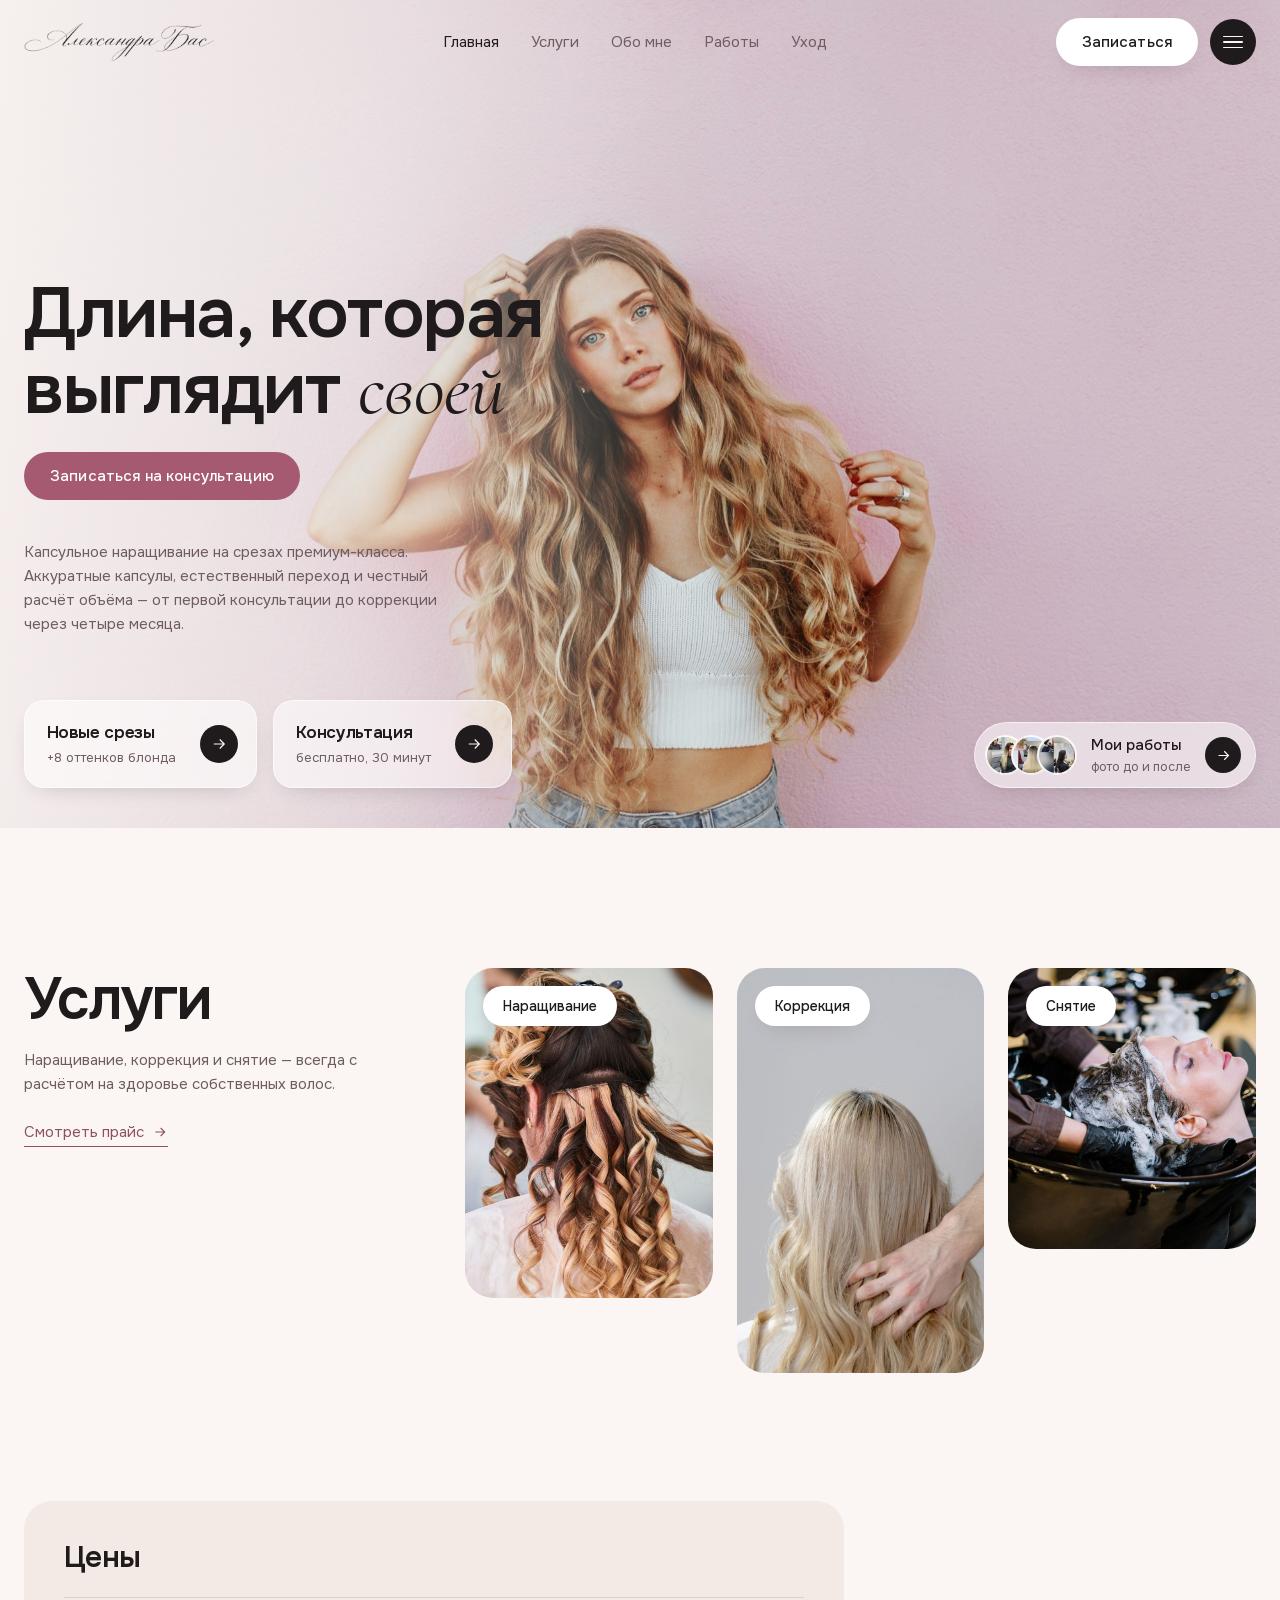
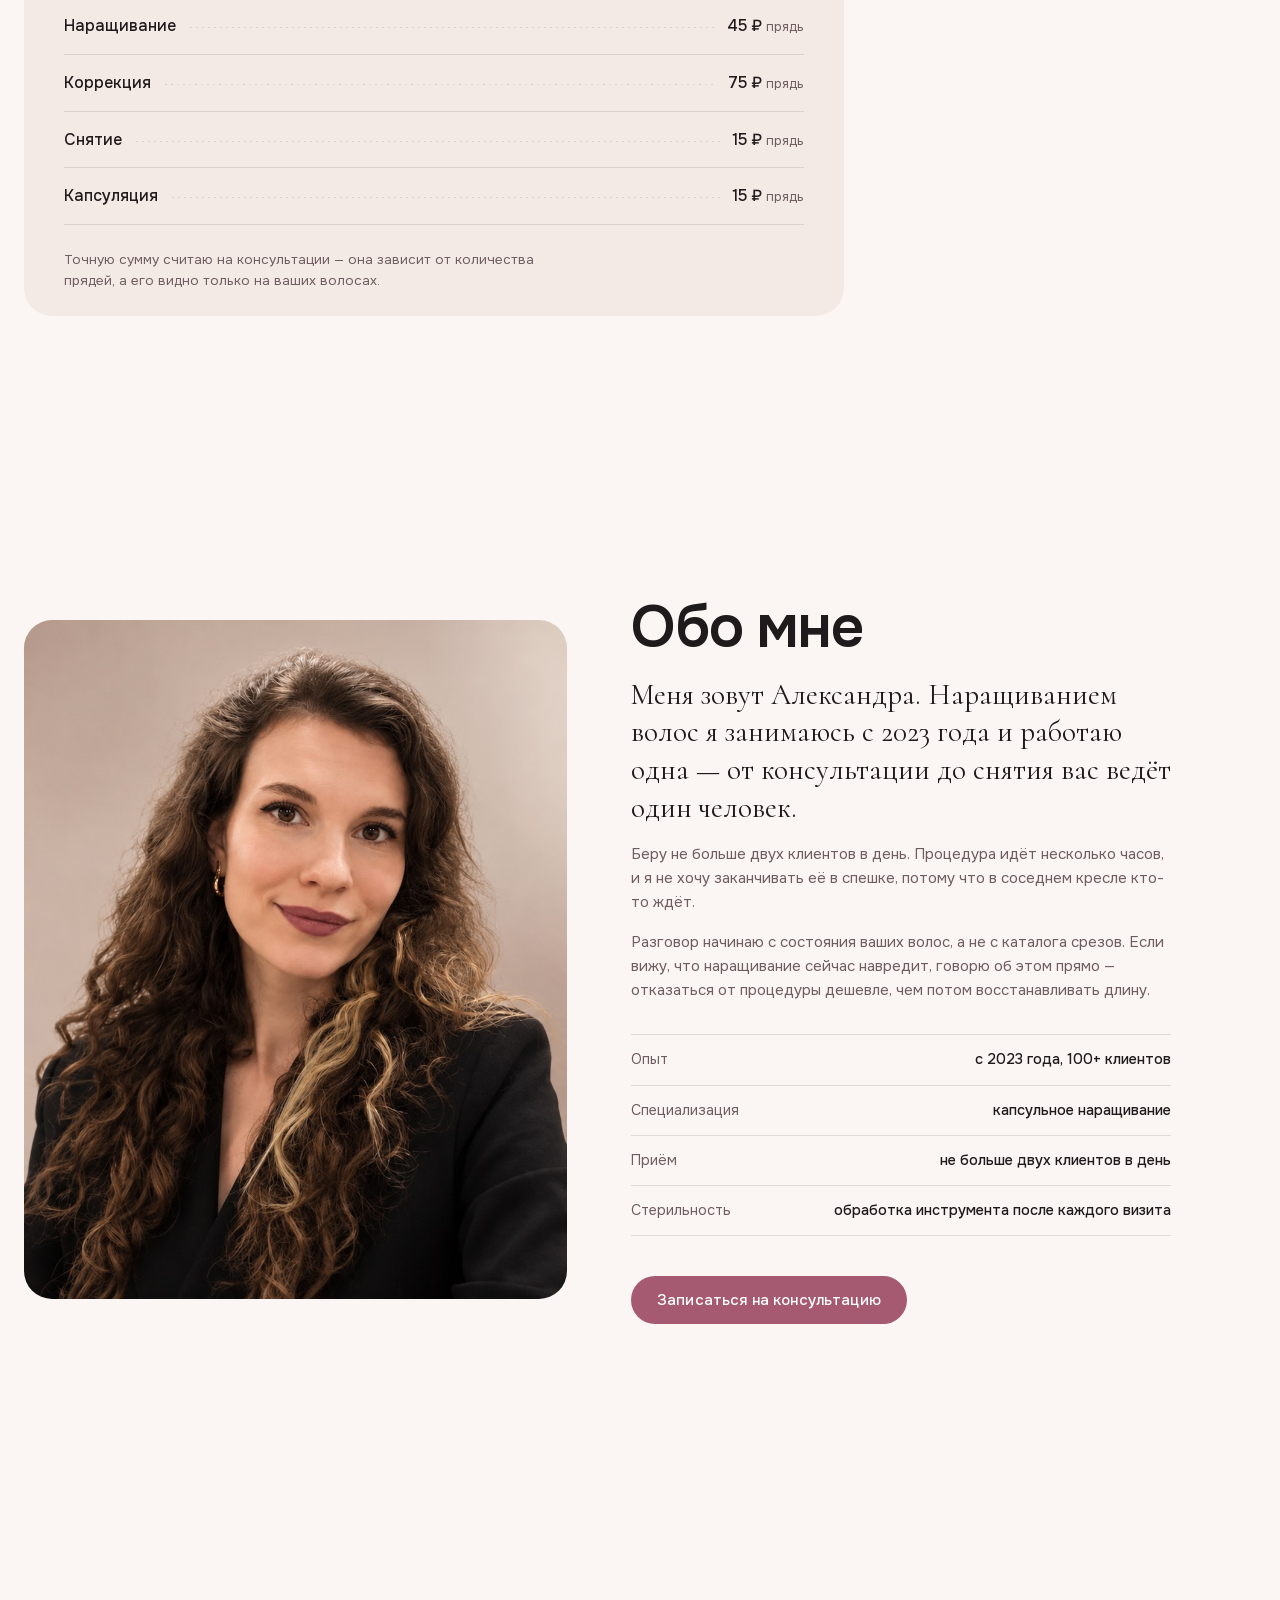
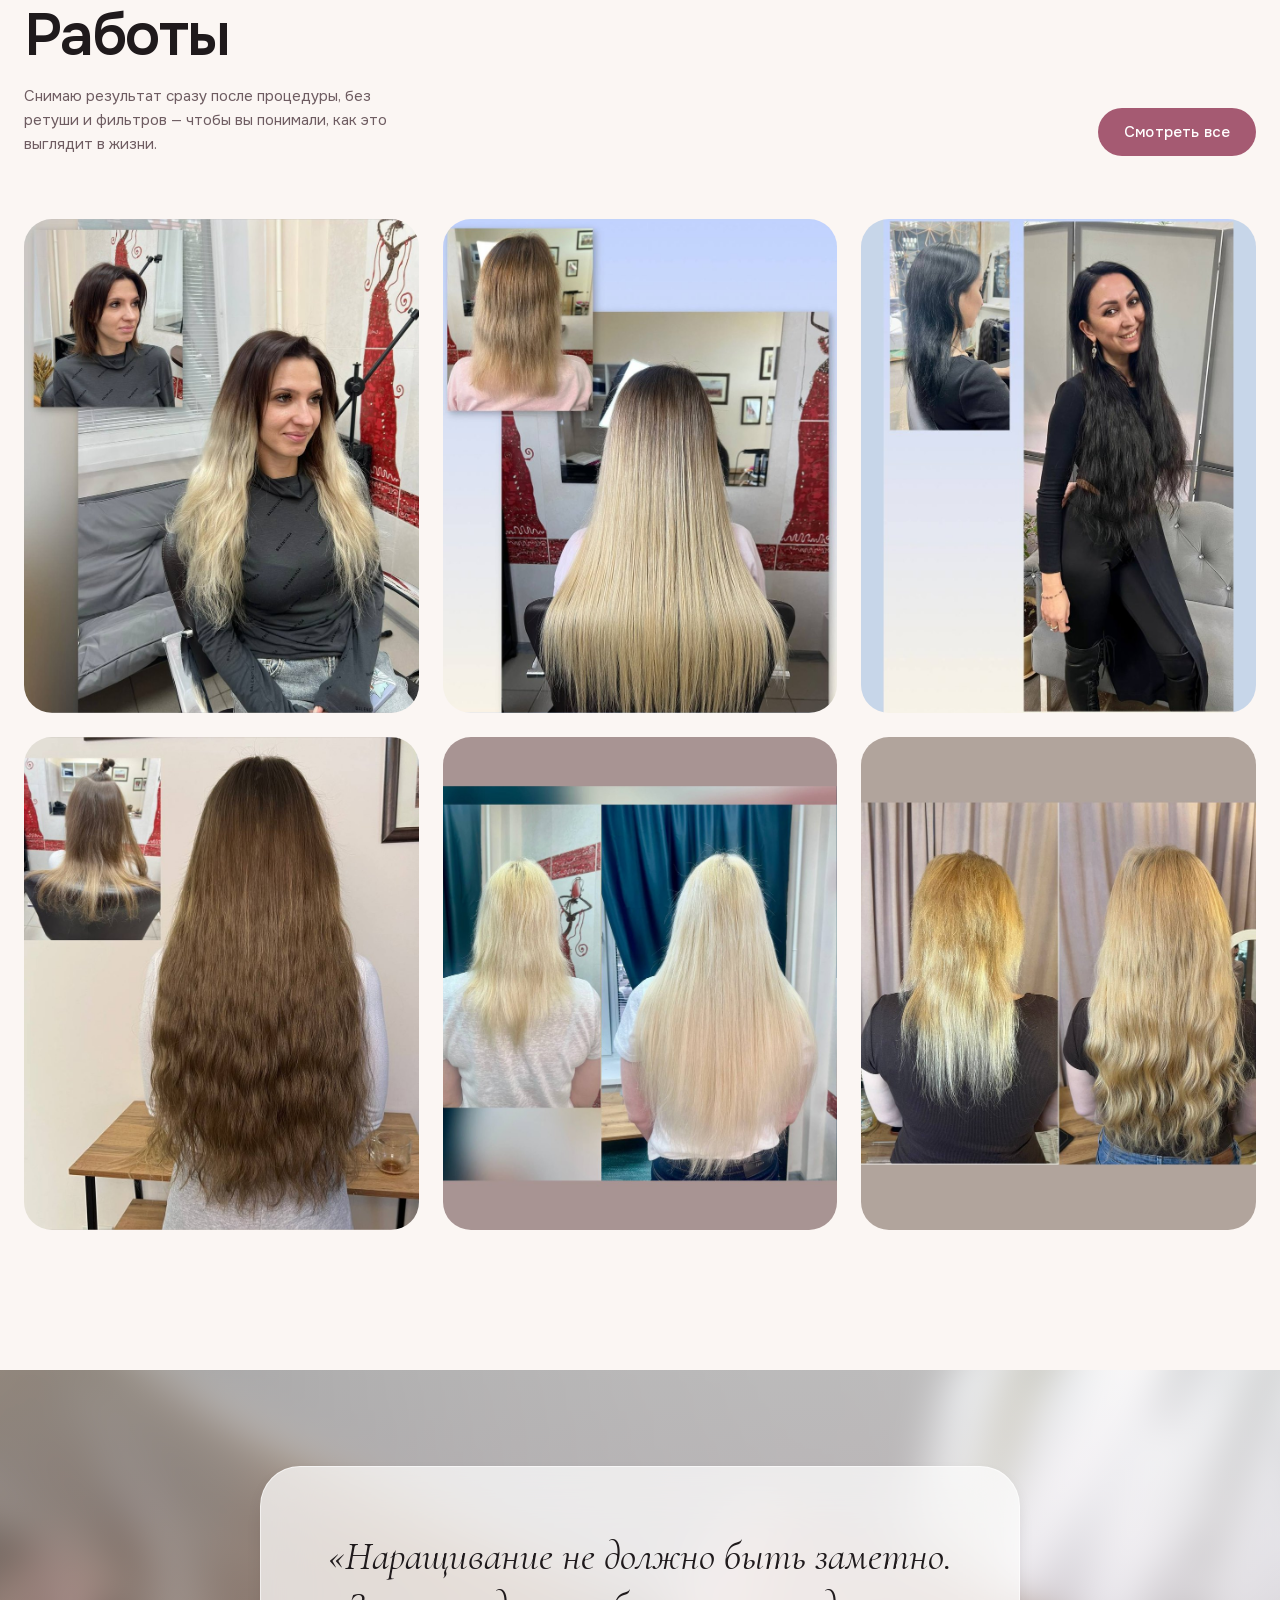
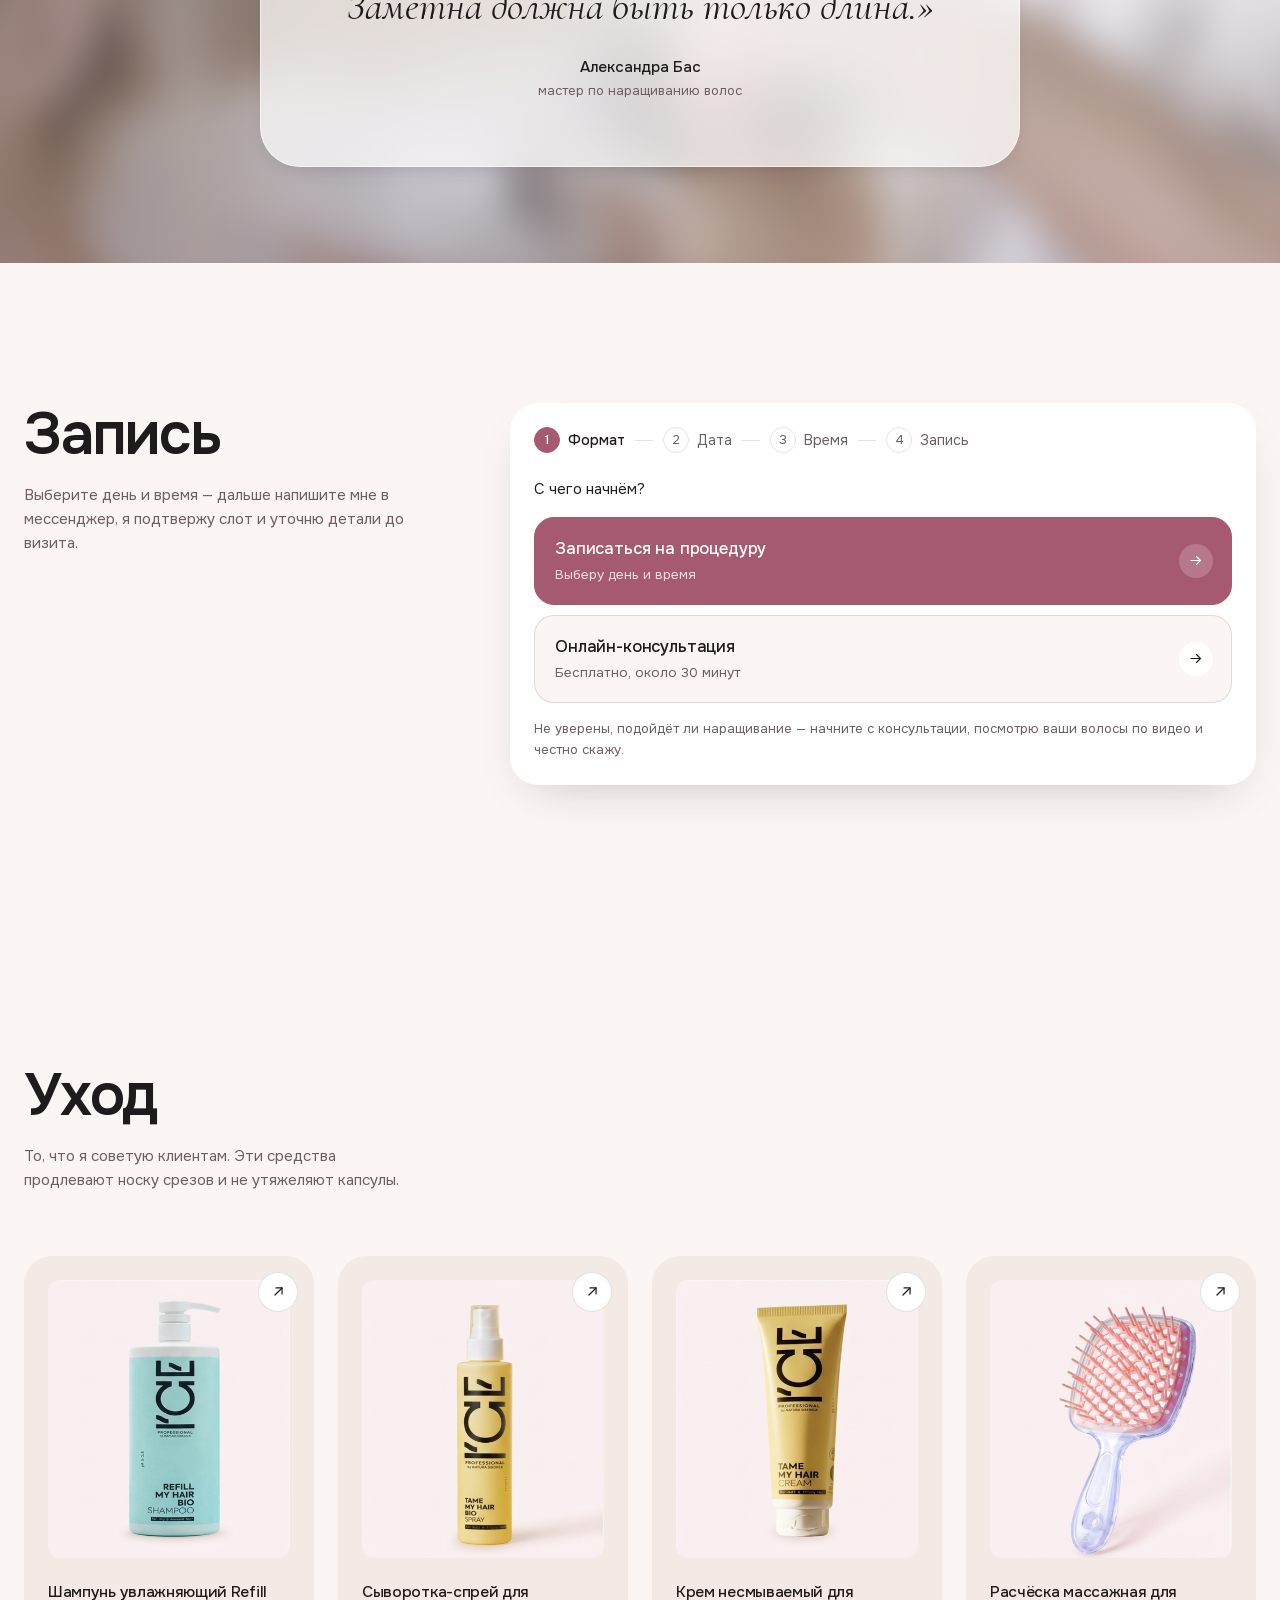
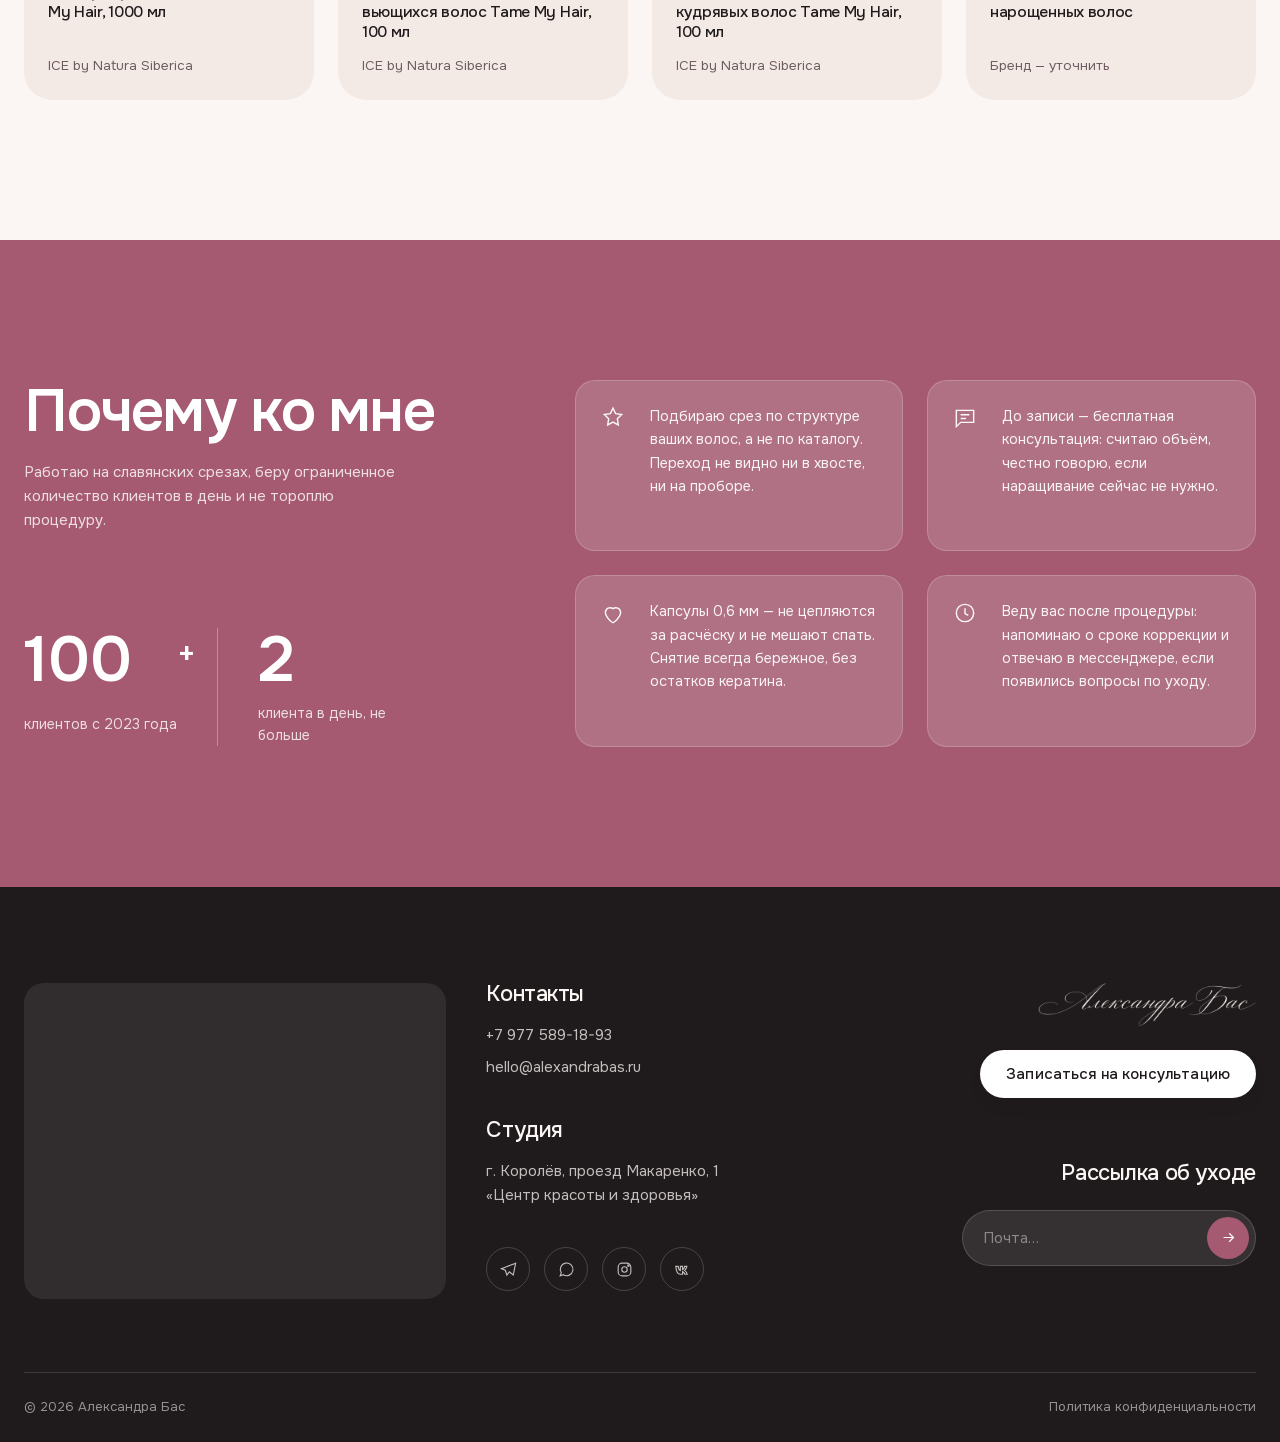
==== commit 71618e36: "Починить переход по клику на дату После перехода на четыре шага календарь стал вторым шагом, а обраб" ====
--- a/index.html
+++ b/index.html
@@ -23,14 +23,14 @@
 <meta http-equiv="Expires" content="0">
 <!-- ?v= у стилей и скриптов: после правок меняйте номер, чтобы браузер
      не подсунул старую версию и вёрстка не «ломалась» наполовину -->
-<link rel="stylesheet" href="assets/css/fonts.css?v=19">
-<link rel="stylesheet" href="assets/css/style.css?v=19">
+<link rel="stylesheet" href="assets/css/fonts.css?v=20">
+<link rel="stylesheet" href="assets/css/style.css?v=20">
 <script>
 /* Страховка от кэша: если браузер подсунул старый style.css, метка версии
    в нём не совпадёт с ожидаемой — тогда дотягиваем свежий файл.
    При смене ?v= меняйте и это число, и --css-version в style.css. */
 (function () {
-  var want = '19';
+  var want = '20';
   function check() {
     var got = getComputedStyle(document.documentElement)
       .getPropertyValue('--css-version').trim().replace(/["']/g, '');
@@ -584,6 +584,6 @@
 
 <script src="assets/js/vendor/gsap.min.js"></script>
 <script src="assets/js/vendor/ScrollTrigger.min.js"></script>
-<script src="assets/js/main.js?v=19"></script>
+<script src="assets/js/main.js?v=20"></script>
 </body>
 </html>
--- a/assets/css/style.css
+++ b/assets/css/style.css
@@ -8,7 +8,7 @@
 :root {
   /* метка версии стилей — по ней index.html проверяет, не подсунул ли
      браузер старый кэш. Меняется вместе с ?v= в ссылках. */
-  --css-version: "19";
+  --css-version: "20";
 
   /* палитра */
   --cream:      #FBF6F3;   /* основной фон */
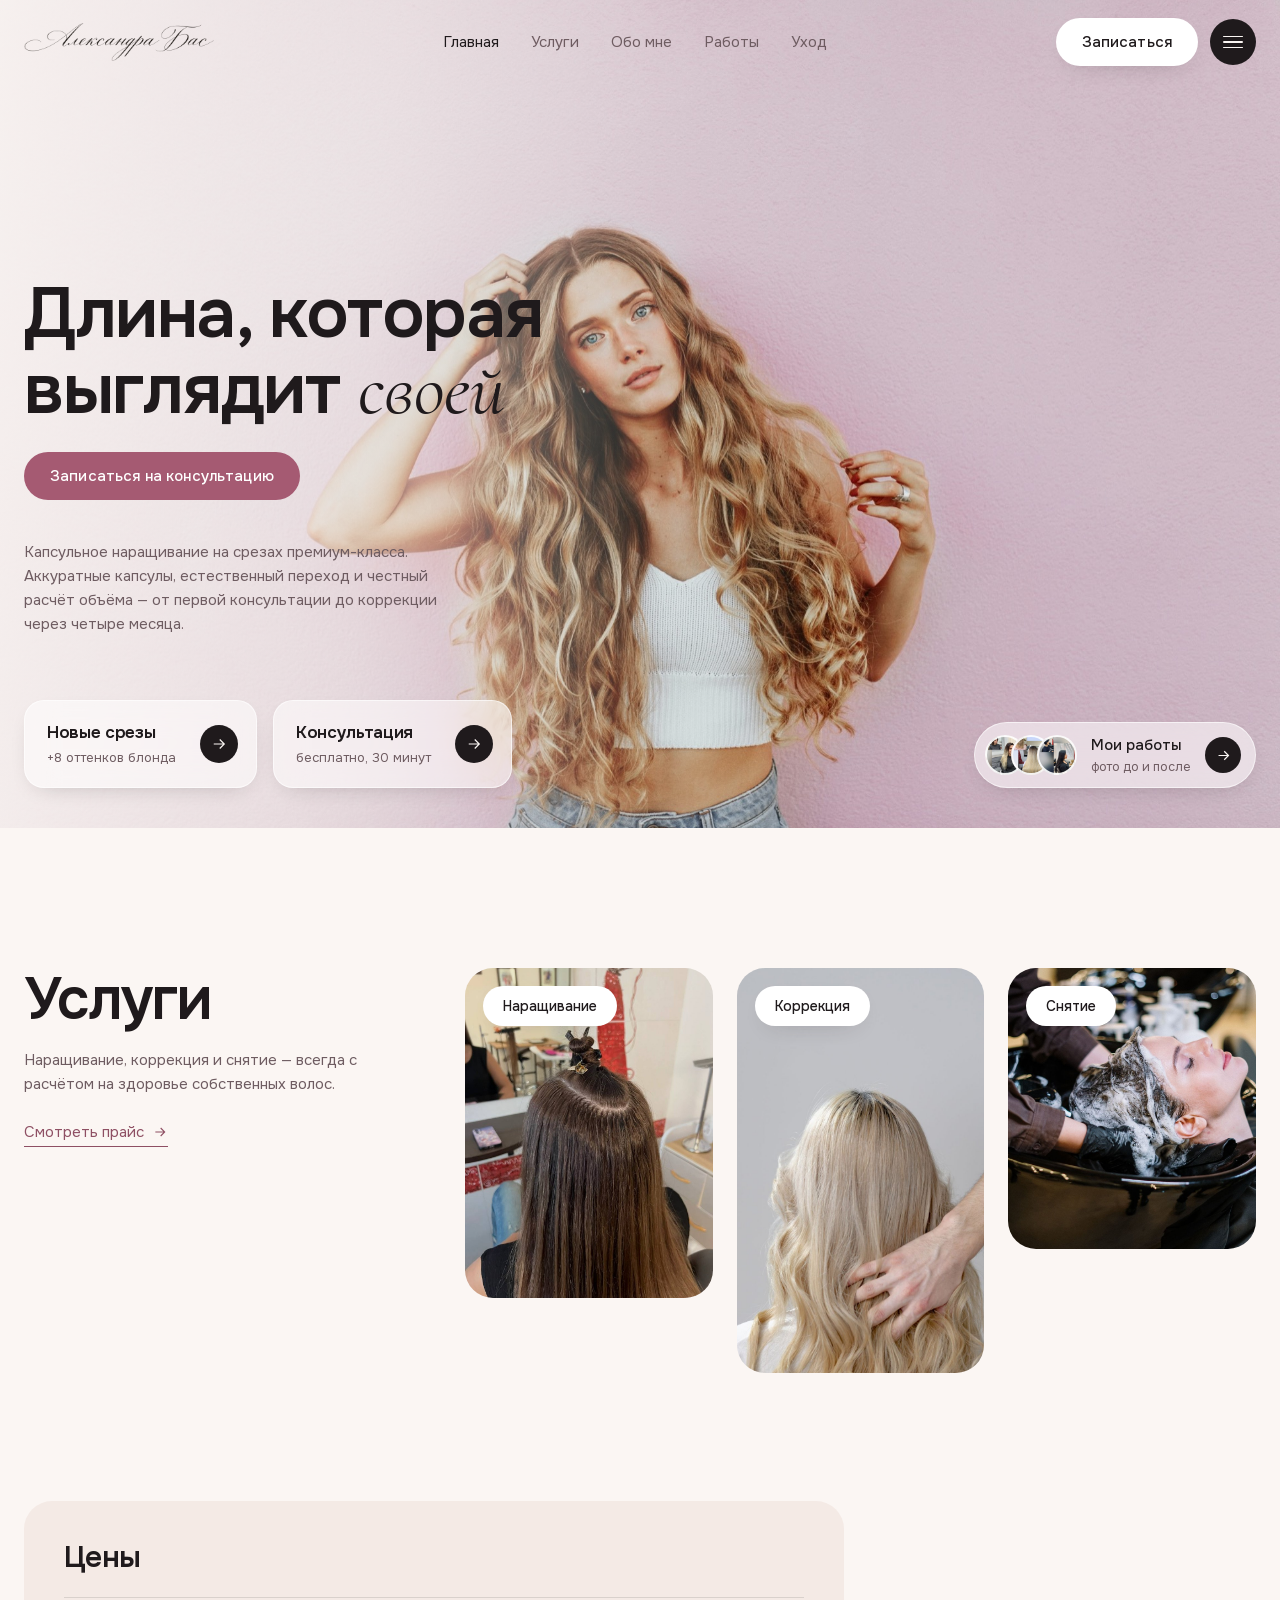
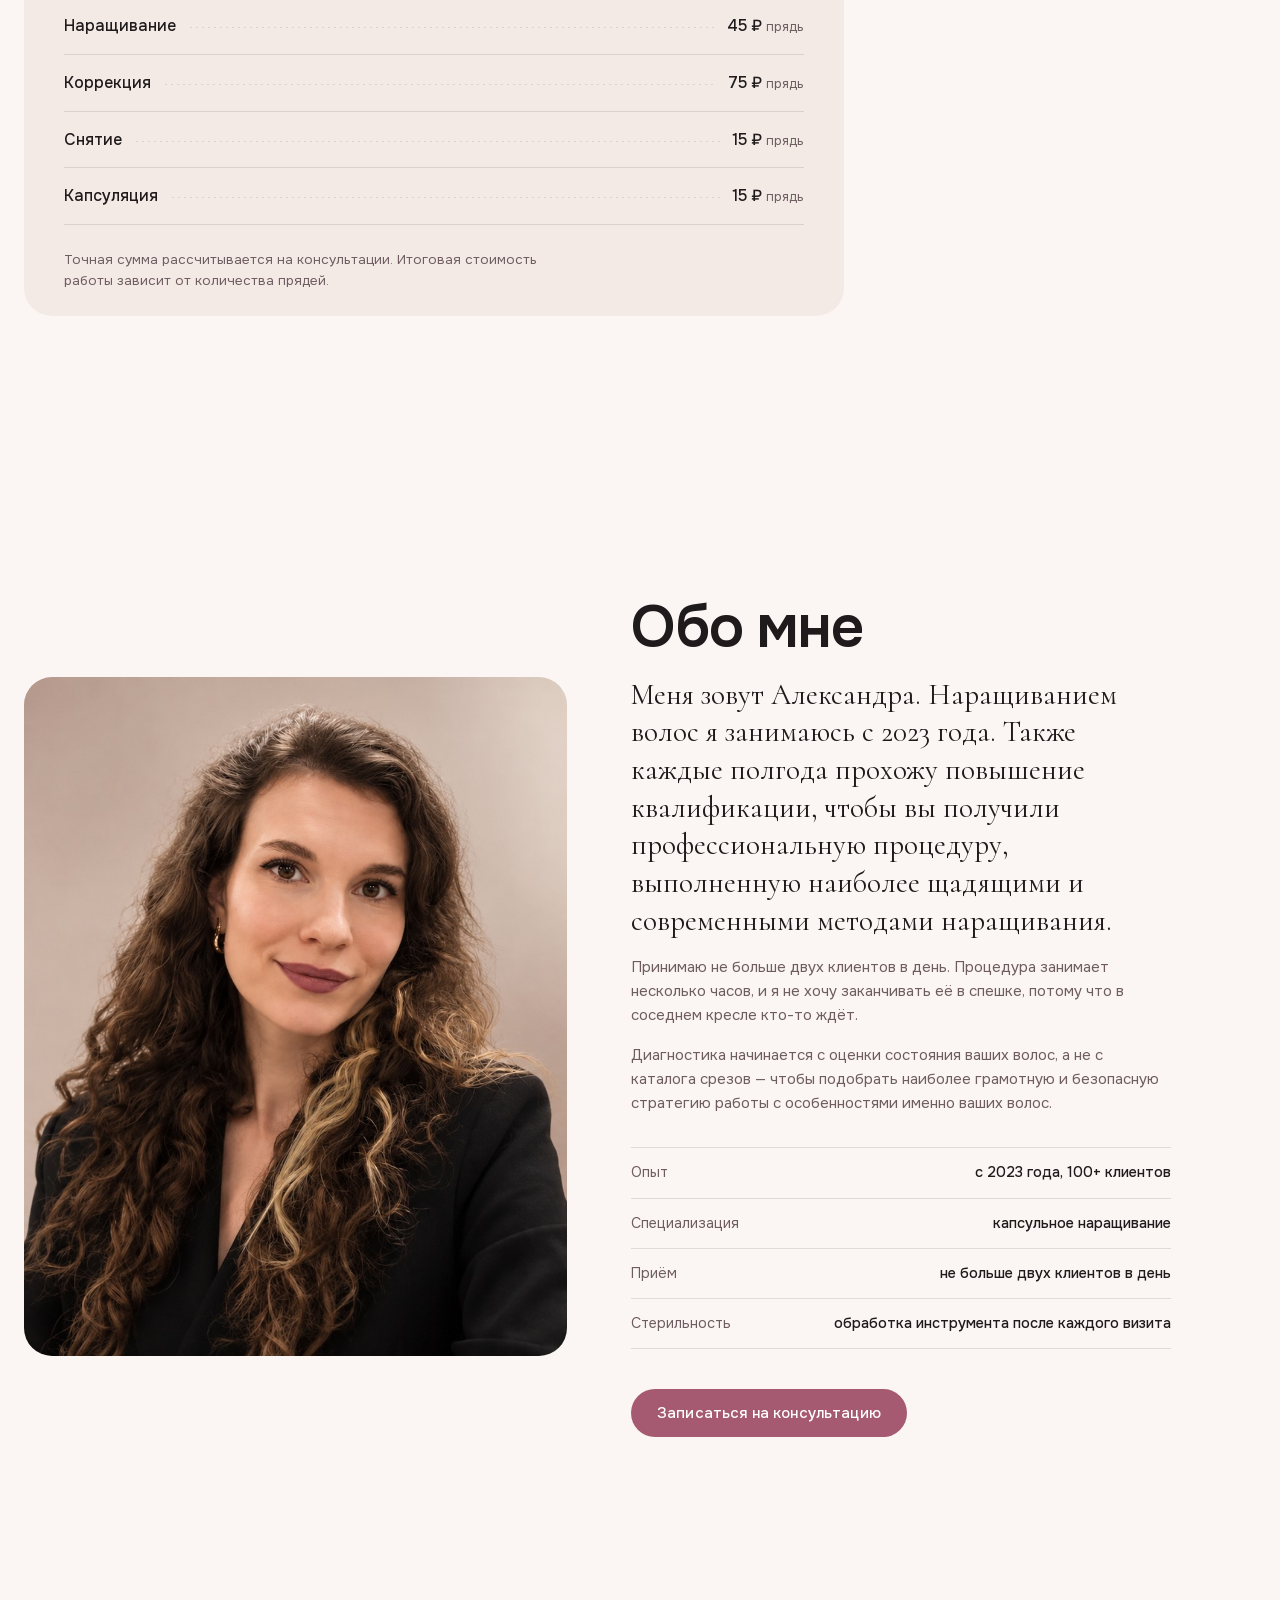
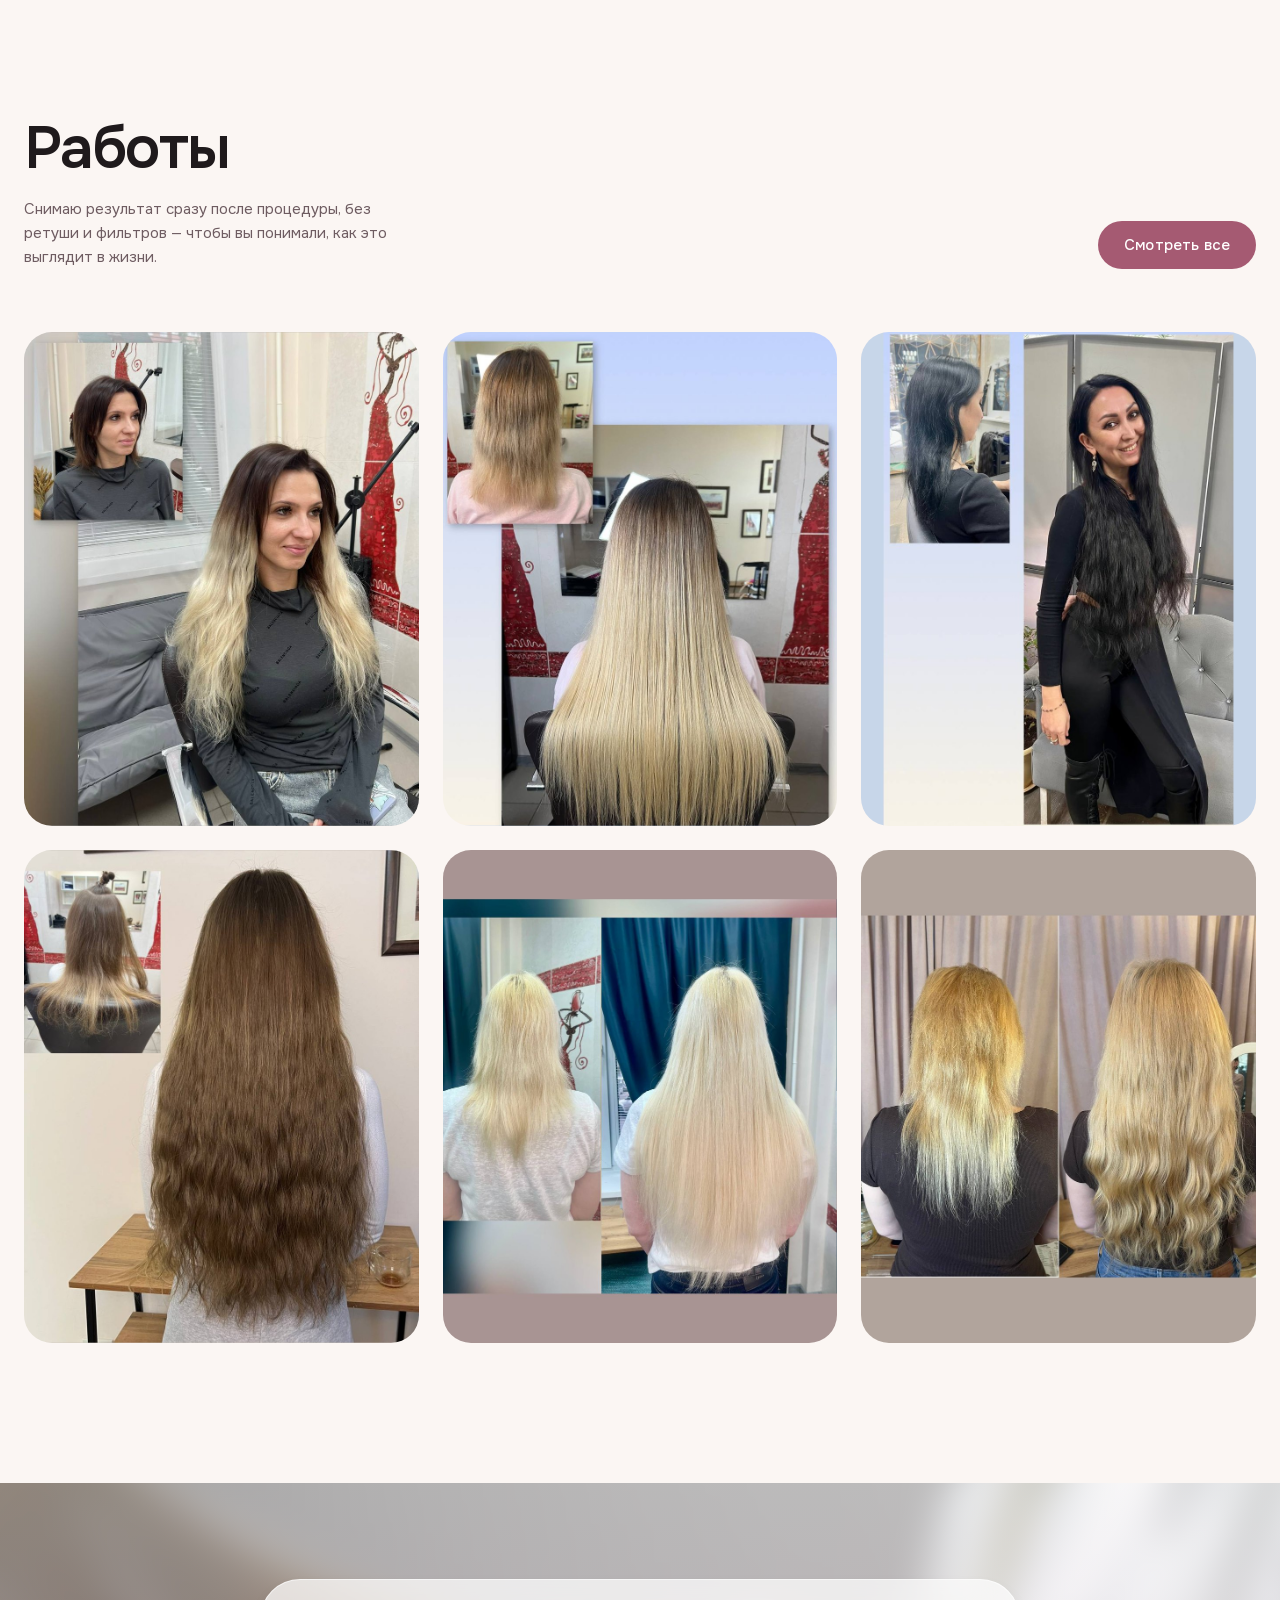
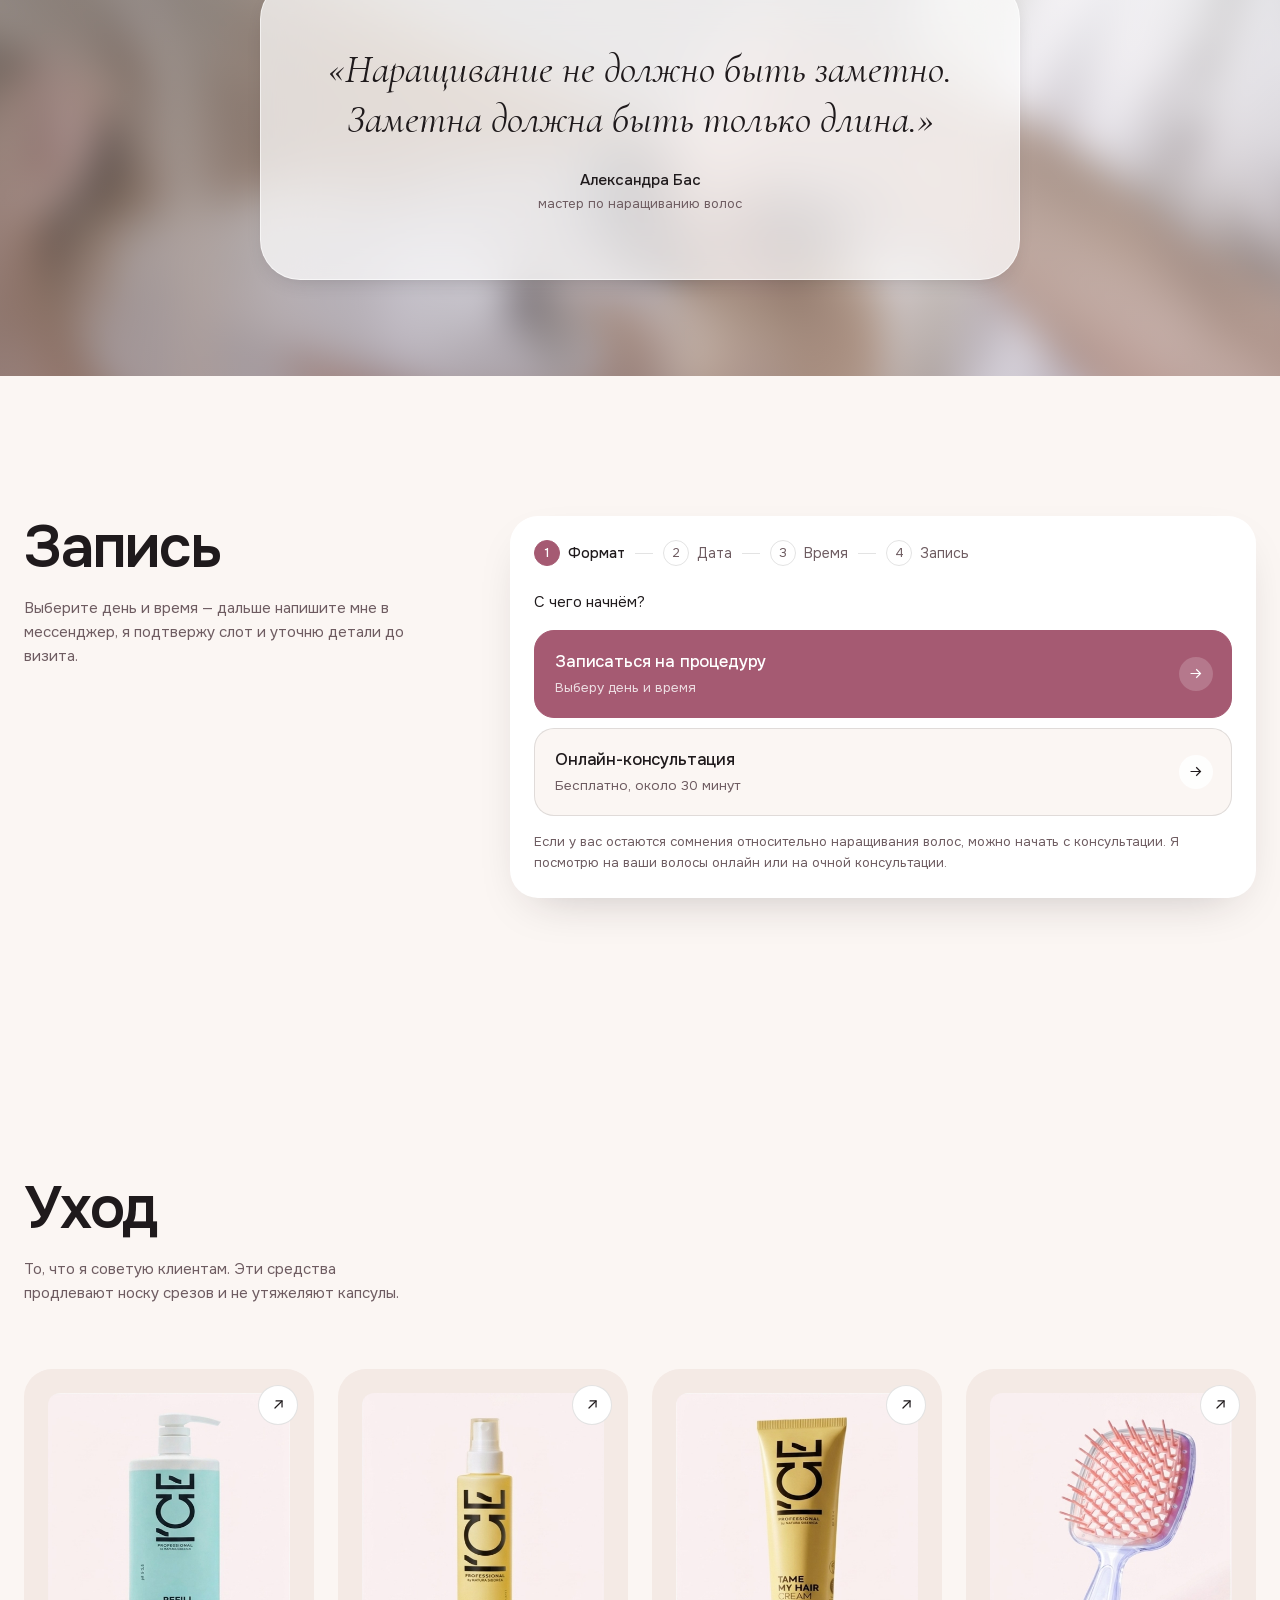
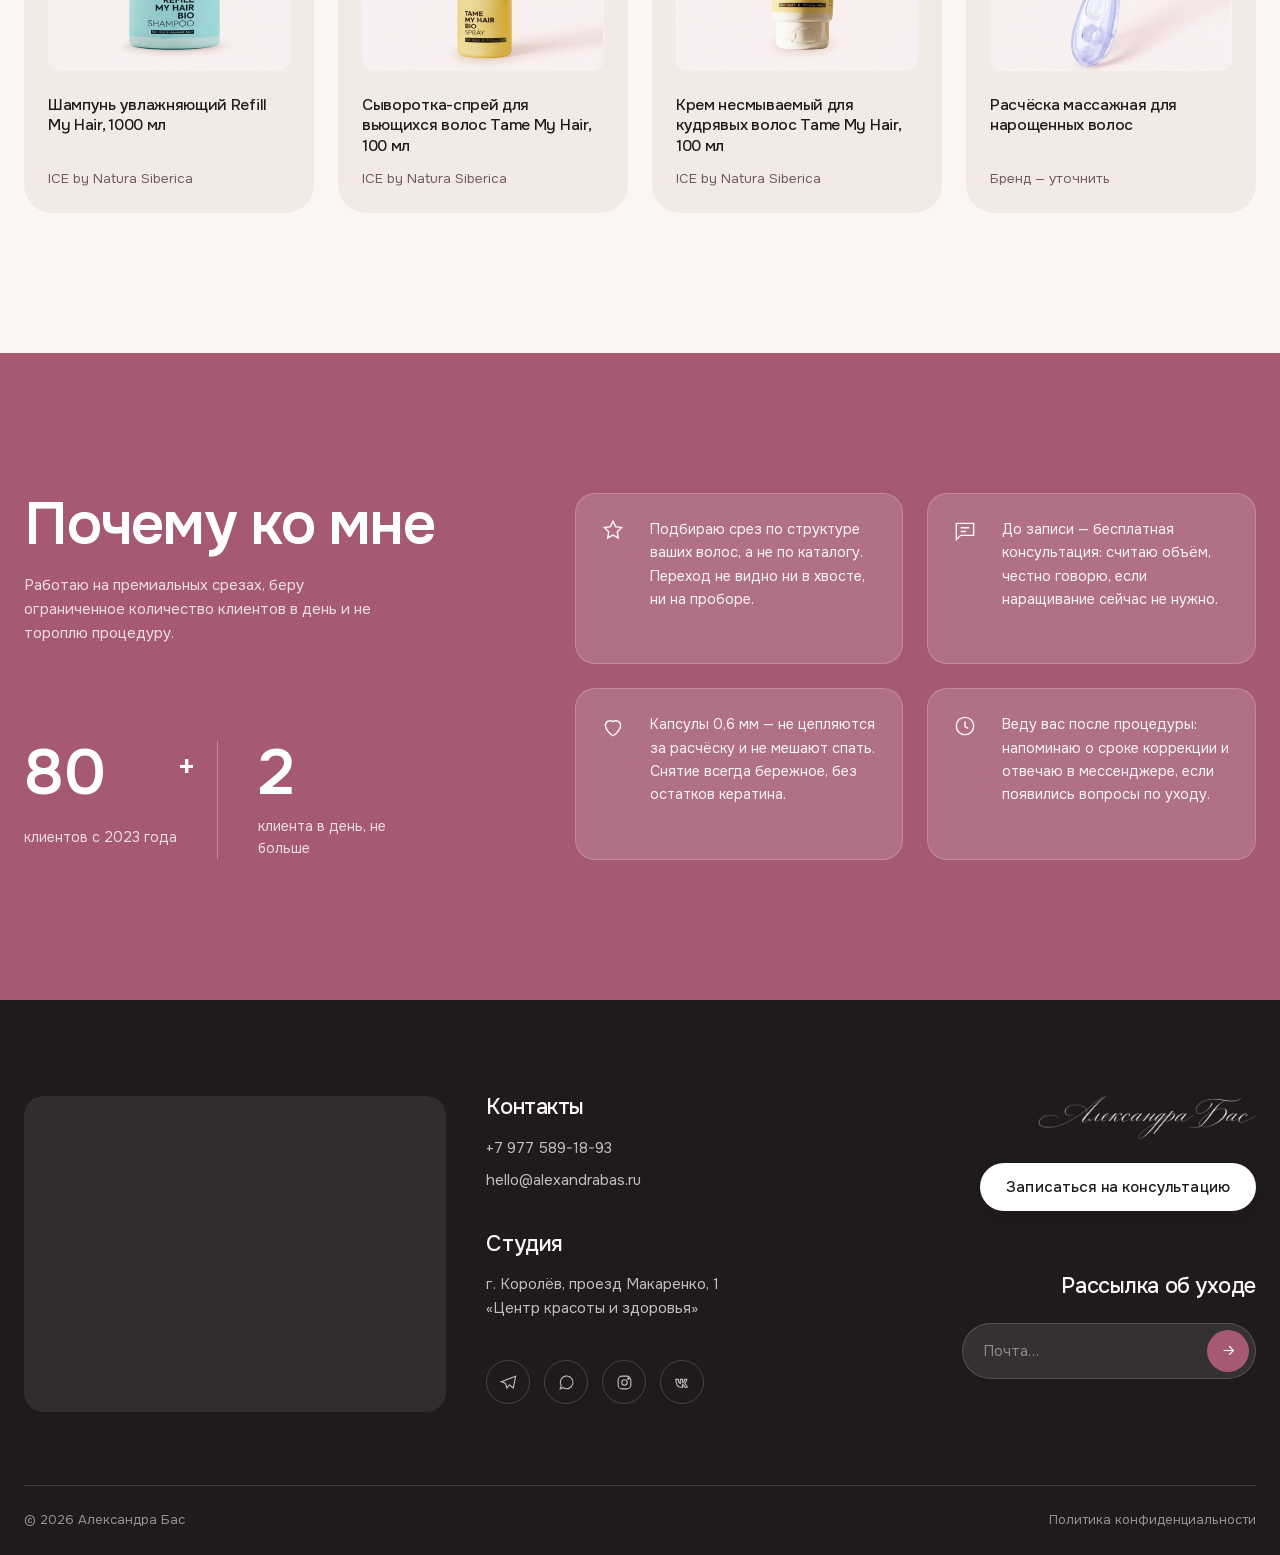
==== commit e5a6f09e: "Фото наращивания, правки текстов, мобильный герой - svc-1: реальное фото капсул у корней вместо сток" ====
--- a/index.html
+++ b/index.html
@@ -23,14 +23,14 @@
 <meta http-equiv="Expires" content="0">
 <!-- ?v= у стилей и скриптов: после правок меняйте номер, чтобы браузер
      не подсунул старую версию и вёрстка не «ломалась» наполовину -->
-<link rel="stylesheet" href="assets/css/fonts.css?v=20">
-<link rel="stylesheet" href="assets/css/style.css?v=20">
+<link rel="stylesheet" href="assets/css/fonts.css?v=21">
+<link rel="stylesheet" href="assets/css/style.css?v=21">
 <script>
 /* Страховка от кэша: если браузер подсунул старый style.css, метка версии
    в нём не совпадёт с ожидаемой — тогда дотягиваем свежий файл.
    При смене ?v= меняйте и это число, и --css-version в style.css. */
 (function () {
-  var want = '20';
+  var want = '21';
   function check() {
     var got = getComputedStyle(document.documentElement)
       .getPropertyValue('--css-version').trim().replace(/["']/g, '');
@@ -201,8 +201,8 @@
         </li>
       </ul>
       <p class="price__note">
-        Точную сумму считаю на консультации — она зависит от количества прядей,
-        а его видно только на ваших волосах.
+        Точная сумма рассчитывается на консультации. Итоговая стоимость работы
+        зависит от количества прядей.
       </p>
     </div>
   </div>
@@ -218,18 +218,20 @@
     <div class="about__text reveal">
       <h2 class="sec__title">Обо мне</h2>
       <p class="about__lead">
-        Меня зовут Александра. Наращиванием волос я занимаюсь с 2023 года
-        и работаю одна — от консультации до снятия вас ведёт один человек.
+        Меня зовут Александра. Наращиванием волос я занимаюсь с 2023 года.
+        Также каждые полгода прохожу повышение квалификации, чтобы вы получили
+        профессиональную процедуру, выполненную наиболее щадящими
+        и современными методами наращивания.
       </p>
       <p>
-        Беру не больше двух клиентов в день. Процедура идёт несколько часов,
-        и я не хочу заканчивать её в спешке, потому что в соседнем кресле
+        Принимаю не больше двух клиентов в день. Процедура занимает несколько
+        часов, и я не хочу заканчивать её в спешке, потому что в соседнем кресле
         кто-то ждёт.
       </p>
       <p>
-        Разговор начинаю с состояния ваших волос, а не с каталога срезов.
-        Если вижу, что наращивание сейчас навредит, говорю об этом прямо —
-        отказаться от процедуры дешевле, чем потом восстанавливать длину.
+        Диагностика начинается с оценки состояния ваших волос, а не с каталога
+        срезов — чтобы подобрать наиболее грамотную и безопасную стратегию работы
+        с особенностями именно ваших волос.
       </p>
 
       <ul class="facts">
@@ -330,8 +332,9 @@
             </button>
           </div>
           <p class="wiz__note">
-            Не уверены, подойдёт ли наращивание — начните с консультации,
-            посмотрю ваши волосы по видео и честно скажу.
+            Если у вас остаются сомнения относительно наращивания волос,
+            можно начать с консультации. Я посмотрю на ваши волосы онлайн
+            или на очной консультации.
           </p>
         </section>
 
@@ -464,7 +467,7 @@
     <div class="why__lead reveal">
       <h2 class="sec__title">Почему ко мне</h2>
       <p class="sec__sub">
-        Работаю на славянских срезах, беру ограниченное количество
+        Работаю на премиальных срезах, беру ограниченное количество
         клиентов в день и не тороплю процедуру.
       </p>
       <div class="stats">
@@ -584,6 +587,6 @@
 
 <script src="assets/js/vendor/gsap.min.js"></script>
 <script src="assets/js/vendor/ScrollTrigger.min.js"></script>
-<script src="assets/js/main.js?v=20"></script>
+<script src="assets/js/main.js?v=21"></script>
 </body>
 </html>
--- a/assets/css/style.css
+++ b/assets/css/style.css
@@ -8,7 +8,7 @@
 :root {
   /* метка версии стилей — по ней index.html проверяет, не подсунул ли
      браузер старый кэш. Меняется вместе с ?v= в ссылках. */
-  --css-version: "20";
+  --css-version: "21";
 
   /* палитра */
   --cream:      #FBF6F3;   /* основной фон */
@@ -981,6 +981,25 @@
   .work, .work--tall { aspect-ratio: 4 / 5; }
   .gal__grid { grid-template-columns: repeat(2, 1fr); }
   .gal__bar, .gal__scroll { width: min(100% - 32px, var(--wrap)); }
+  /* На телефоне текст героя лежит прямо на фото: горизонтальная подложка
+     его не накрывает, поэтому меняем её на вертикальную и делаем текст тёмным. */
+  .hero__scrim {
+    background: linear-gradient(180deg,
+      rgba(251, 246, 243, .92) 0%,
+      rgba(251, 246, 243, .74) 38%,
+      rgba(251, 246, 243, .28) 64%,
+      transparent 100%);
+  }
+  .hero__text { color: var(--ink); }
+
+  /* карточки были во весь экран — ужимаем до нормального размера */
+  .minicard { padding: 12px 14px; gap: 12px; }
+  .minicard__name { font-size: 15px; }
+  .minicard__note { font-size: 12px; }
+  .minicard__arrow { width: 32px; height: 32px; }
+  .minicard__arrow svg { width: 15px; height: 15px; }
+  .hero__cards { gap: 10px; }
+
   .wiz__actions { grid-template-columns: 1fr; }
   .wiz { padding: var(--sp-2); }
   .wiz__steps { gap: 6px; font-size: 13px; }
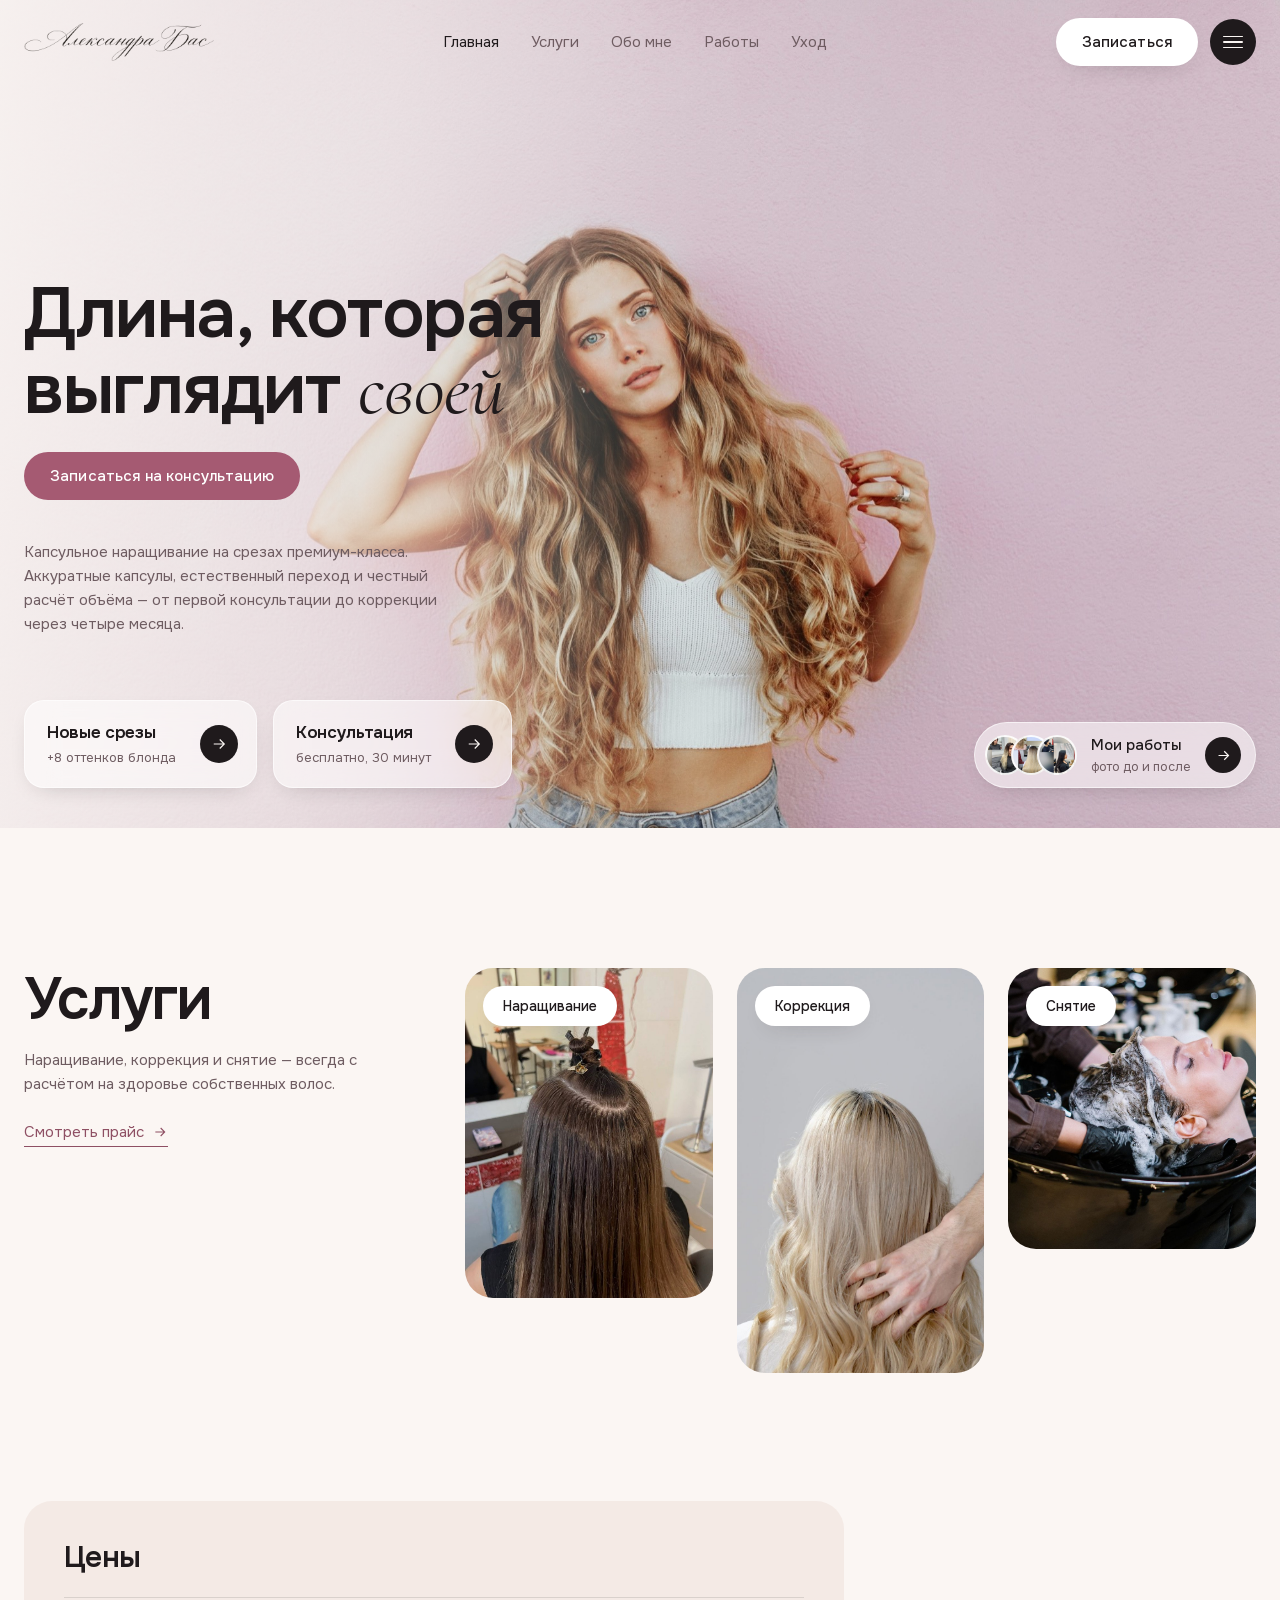
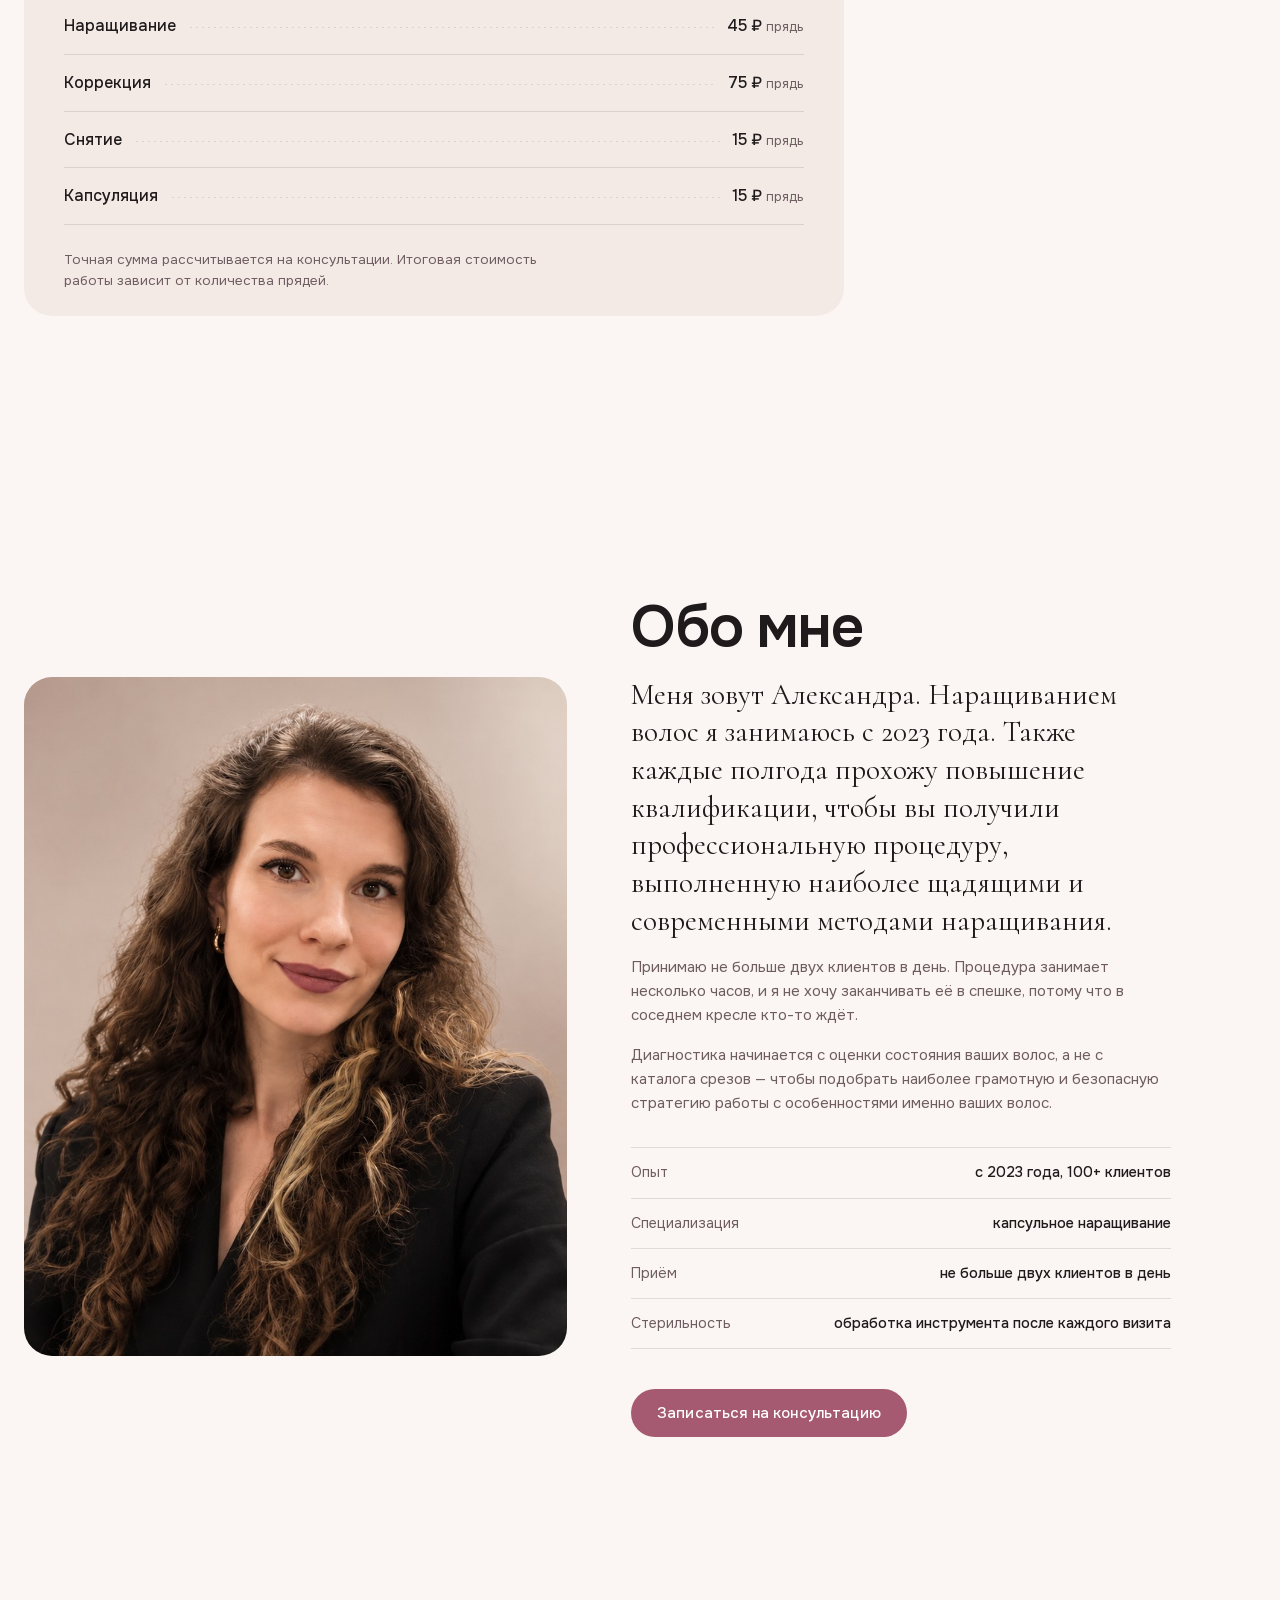
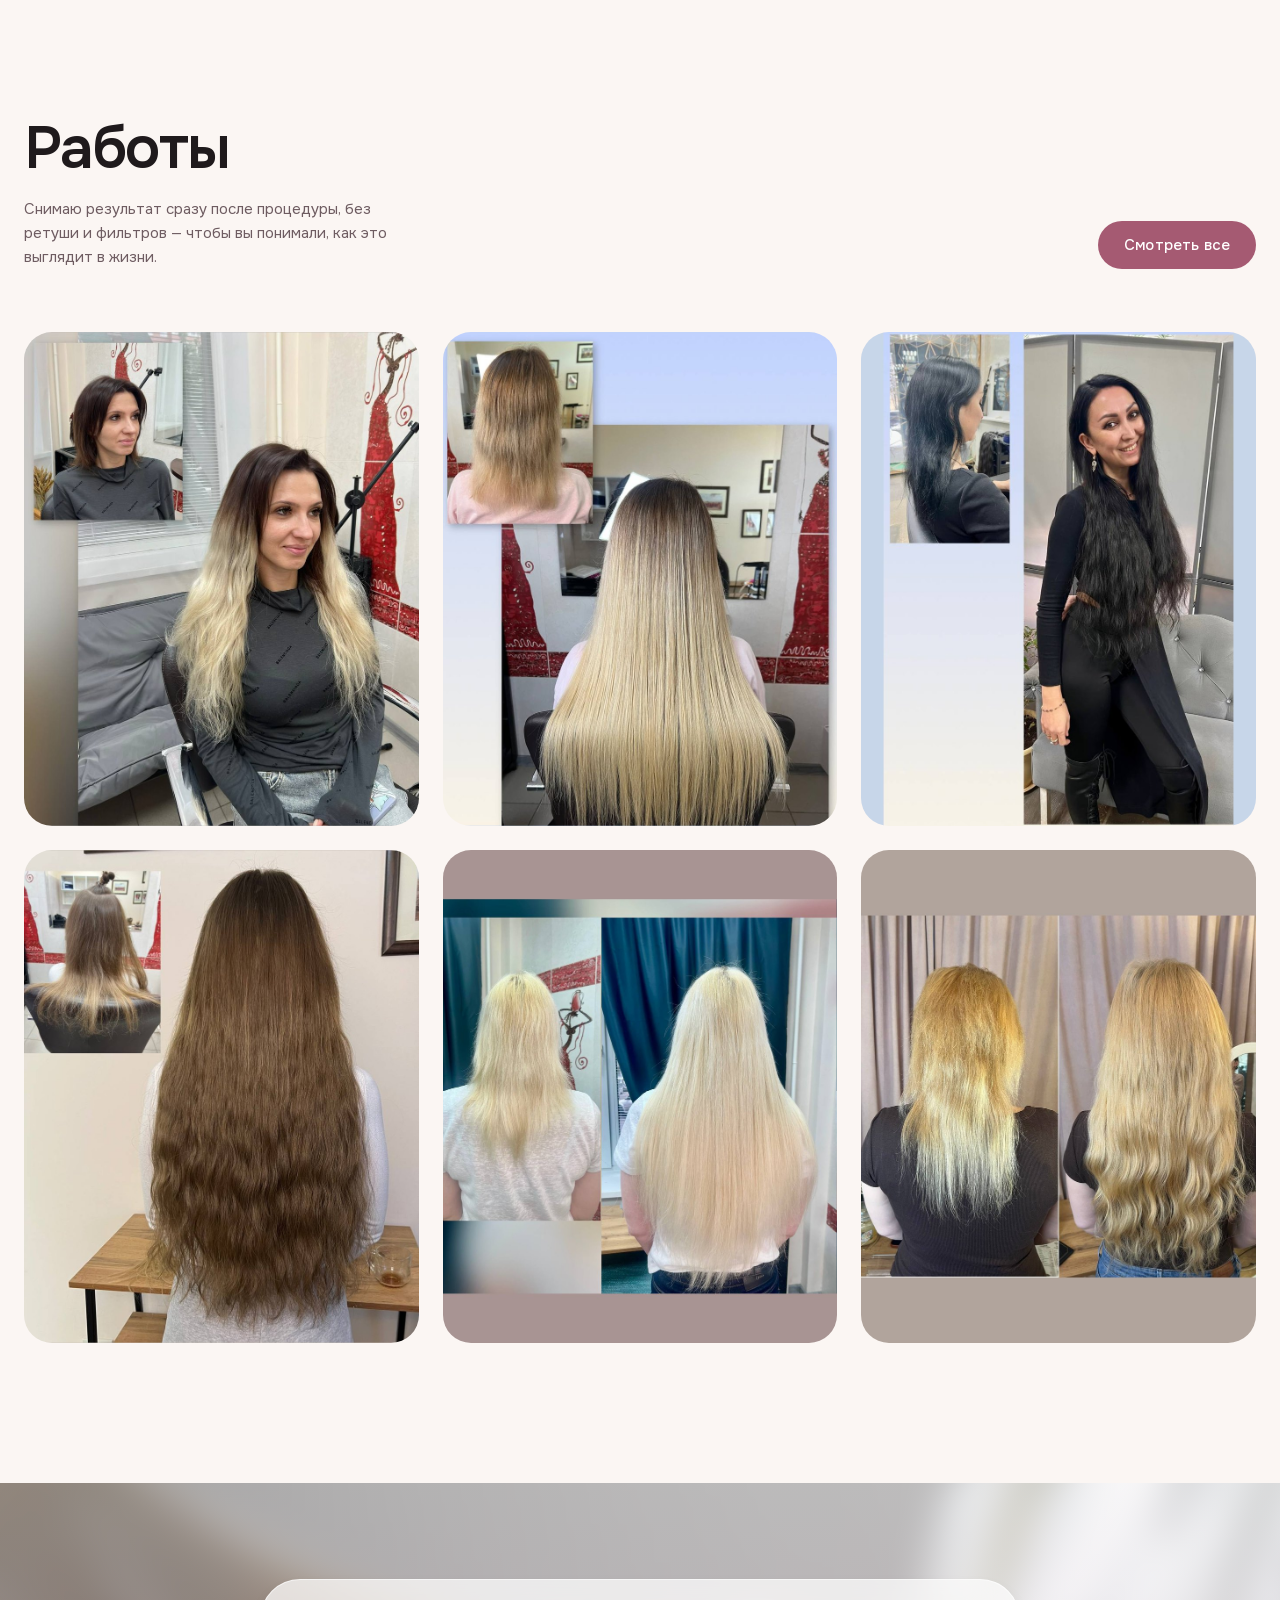
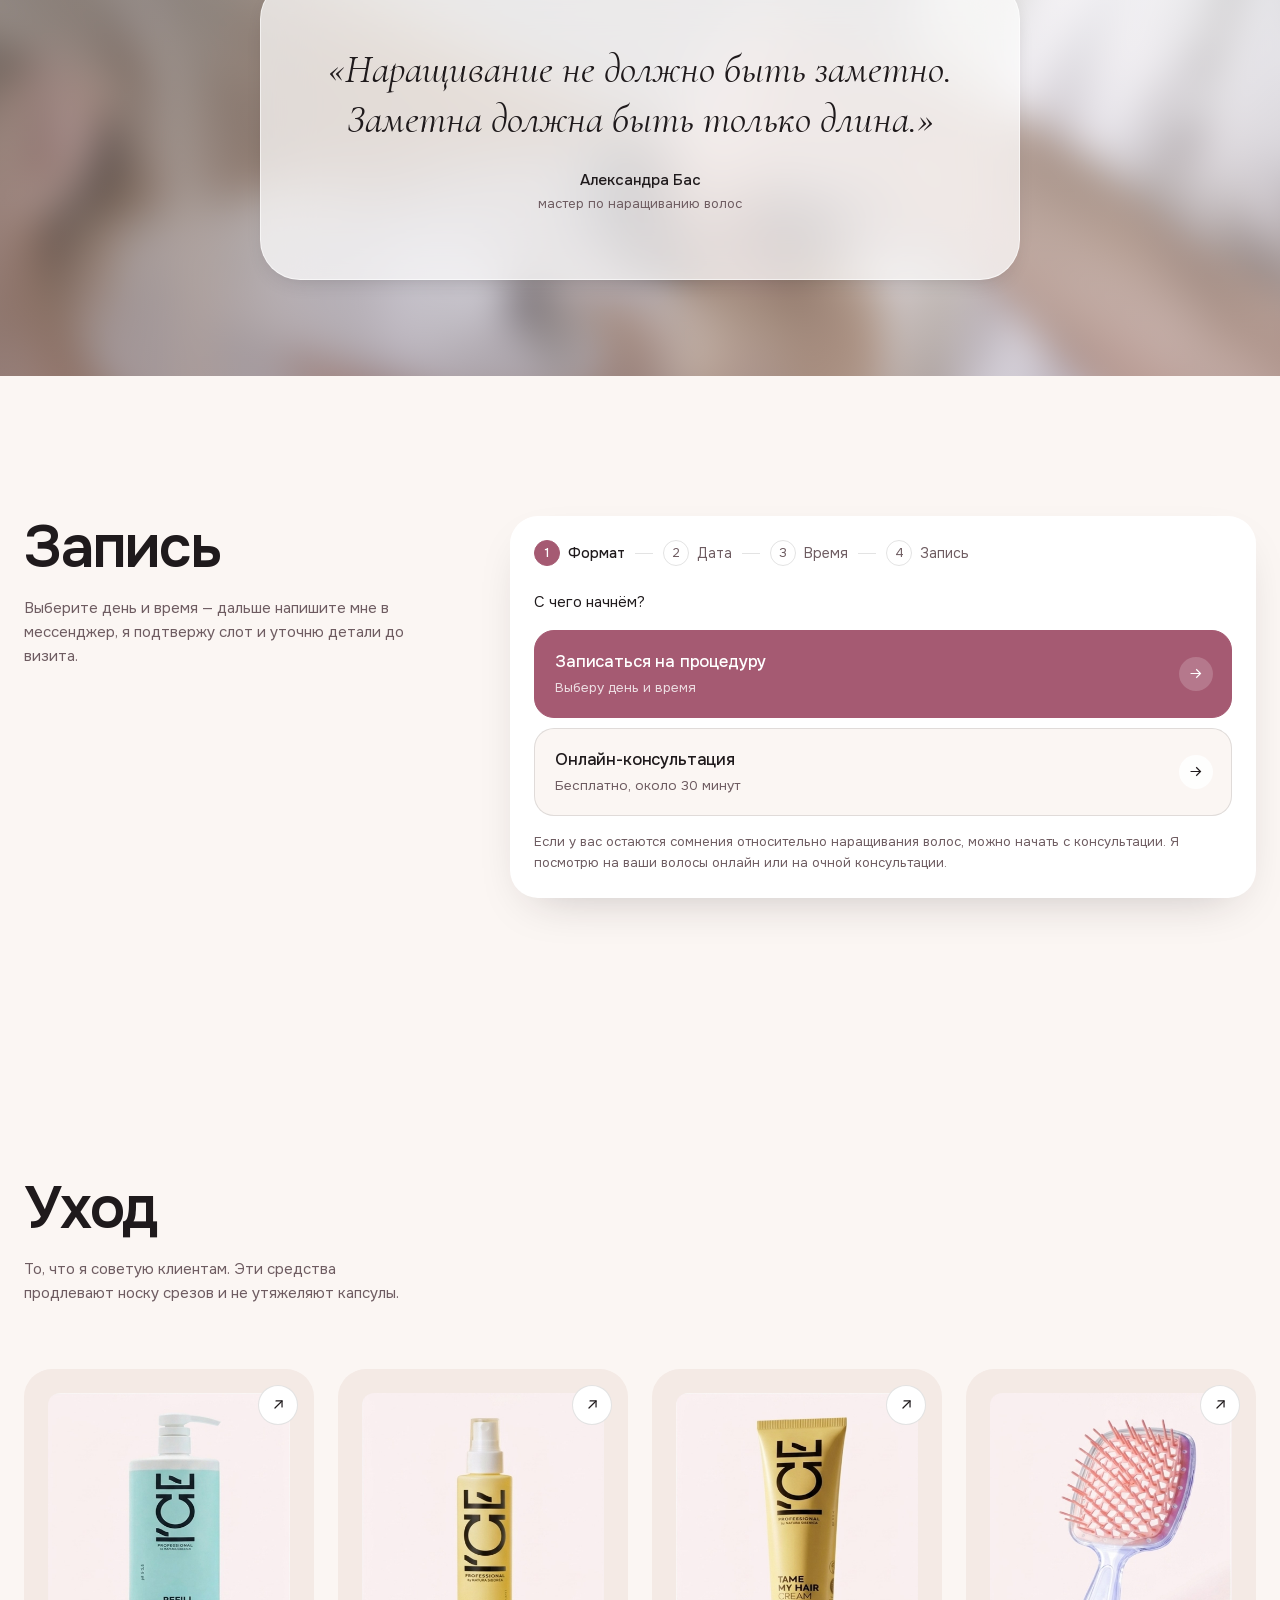
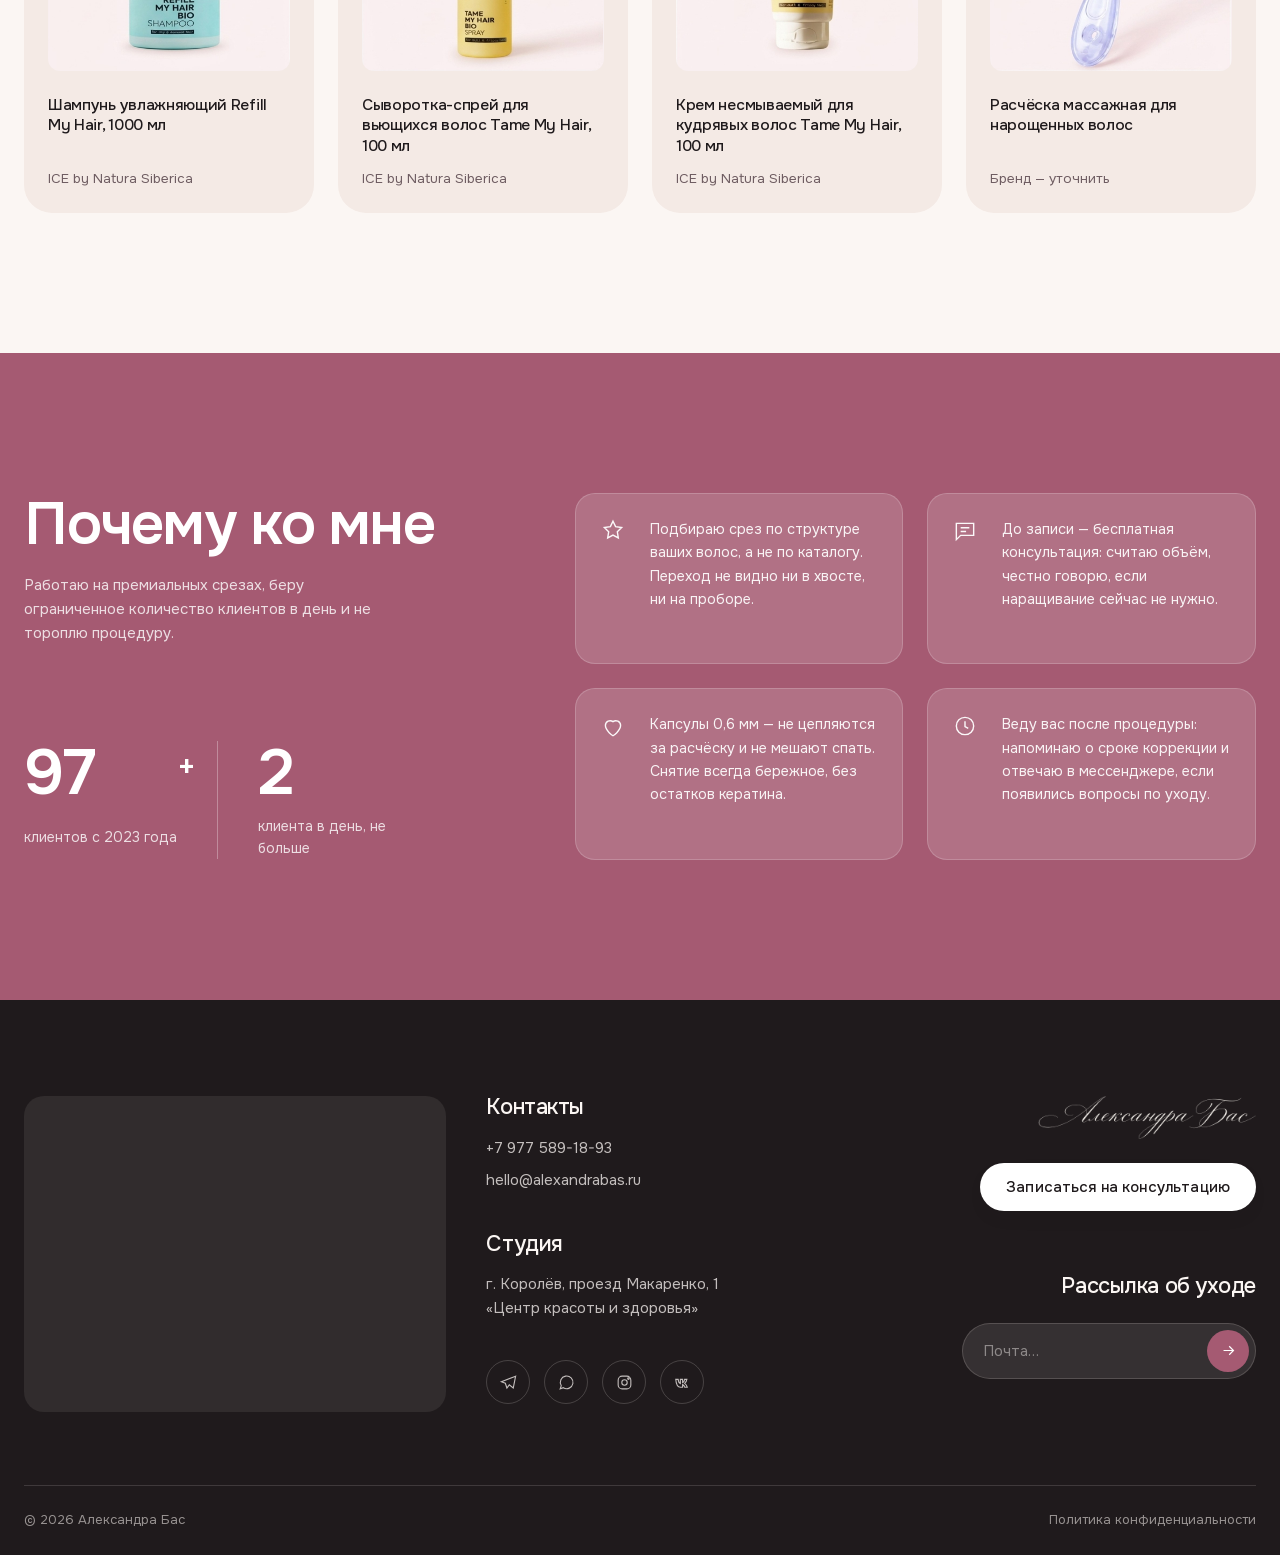
==== commit 5e6a9de9: "Мобильный: ужать карточки героя, вписать блок записи в экран Карточки в герое занимали всю ширину — " ====
--- a/index.html
+++ b/index.html
@@ -23,14 +23,14 @@
 <meta http-equiv="Expires" content="0">
 <!-- ?v= у стилей и скриптов: после правок меняйте номер, чтобы браузер
      не подсунул старую версию и вёрстка не «ломалась» наполовину -->
-<link rel="stylesheet" href="assets/css/fonts.css?v=21">
-<link rel="stylesheet" href="assets/css/style.css?v=21">
+<link rel="stylesheet" href="assets/css/fonts.css?v=23">
+<link rel="stylesheet" href="assets/css/style.css?v=23">
 <script>
 /* Страховка от кэша: если браузер подсунул старый style.css, метка версии
    в нём не совпадёт с ожидаемой — тогда дотягиваем свежий файл.
    При смене ?v= меняйте и это число, и --css-version в style.css. */
 (function () {
-  var want = '21';
+  var want = '23';
   function check() {
     var got = getComputedStyle(document.documentElement)
       .getPropertyValue('--css-version').trim().replace(/["']/g, '');
@@ -587,6 +587,6 @@
 
 <script src="assets/js/vendor/gsap.min.js"></script>
 <script src="assets/js/vendor/ScrollTrigger.min.js"></script>
-<script src="assets/js/main.js?v=21"></script>
+<script src="assets/js/main.js?v=23"></script>
 </body>
 </html>
--- a/assets/css/style.css
+++ b/assets/css/style.css
@@ -8,7 +8,7 @@
 :root {
   /* метка версии стилей — по ней index.html проверяет, не подсунул ли
      браузер старый кэш. Меняется вместе с ?v= в ссылках. */
-  --css-version: "21";
+  --css-version: "23";
 
   /* палитра */
   --cream:      #FBF6F3;   /* основной фон */
@@ -992,13 +992,26 @@
   }
   .hero__text { color: var(--ink); }
 
-  /* карточки были во весь экран — ужимаем до нормального размера */
-  .minicard { padding: 12px 14px; gap: 12px; }
+  /* карточки были во весь экран — сжимаем по содержимому, а не по ширине экрана */
+  .hero__cards { flex-direction: column; align-items: flex-start; gap: 10px; }
+  .minicard {
+    flex: 0 0 auto; width: auto;
+    padding: 12px 14px; gap: 12px;
+  }
   .minicard__name { font-size: 15px; }
   .minicard__note { font-size: 12px; }
   .minicard__arrow { width: 32px; height: 32px; }
   .minicard__arrow svg { width: 15px; height: 15px; }
-  .hero__cards { gap: 10px; }
+  .worksbtn { justify-self: start; }
+
+  /* Полоса шагов не умеет сжиматься и растягивала карточку за край экрана.
+     Разрешаем ей переноситься и снимаем минимальную ширину у колонки. */
+  .booking__grid > * { min-width: 0; }
+  .wiz { min-width: 0; }
+  /* без соединительных чёрточек все четыре шага встают в одну строку */
+  .wiz__steps { flex-wrap: wrap; row-gap: 8px; gap: 8px; }
+  .wiz__step + .wiz__step::before { display: none; }
+  .wiz__num { width: 24px; height: 24px; font-size: 12px; }
 
   .wiz__actions { grid-template-columns: 1fr; }
   .wiz { padding: var(--sp-2); }
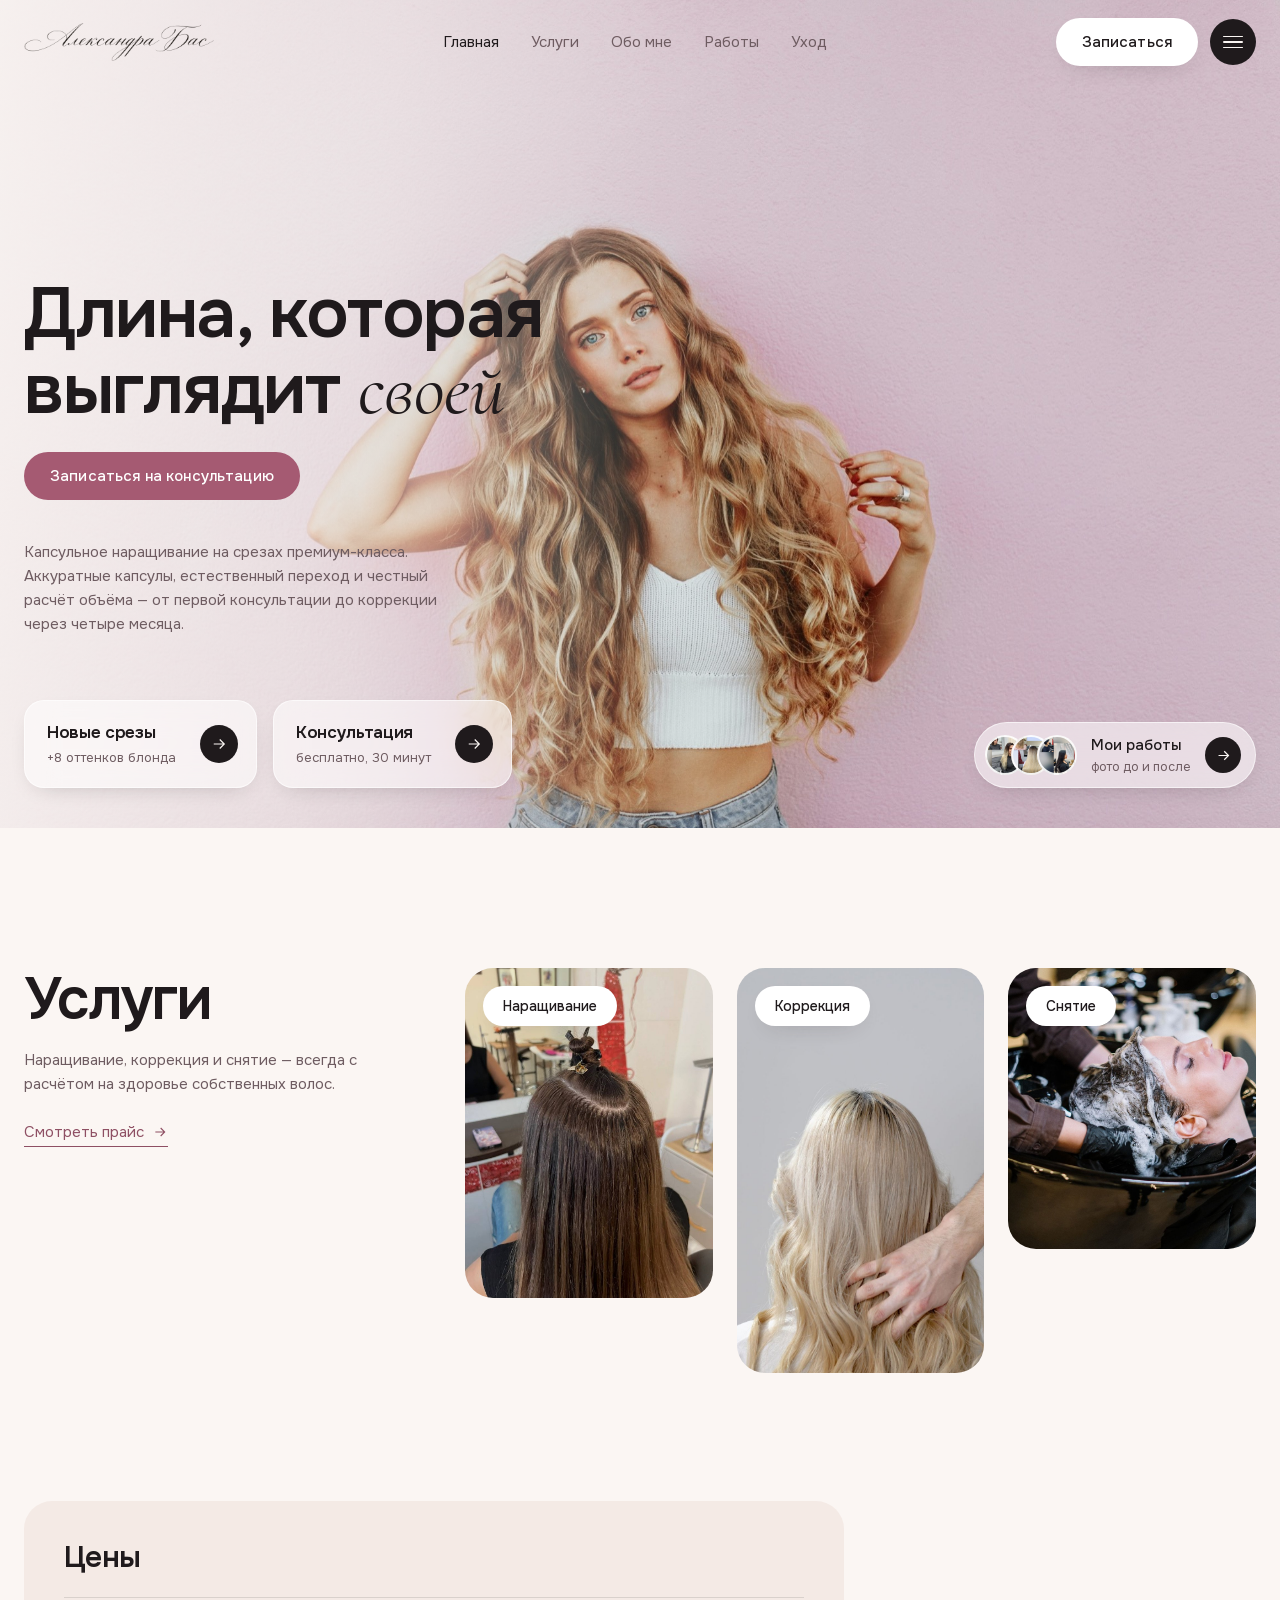
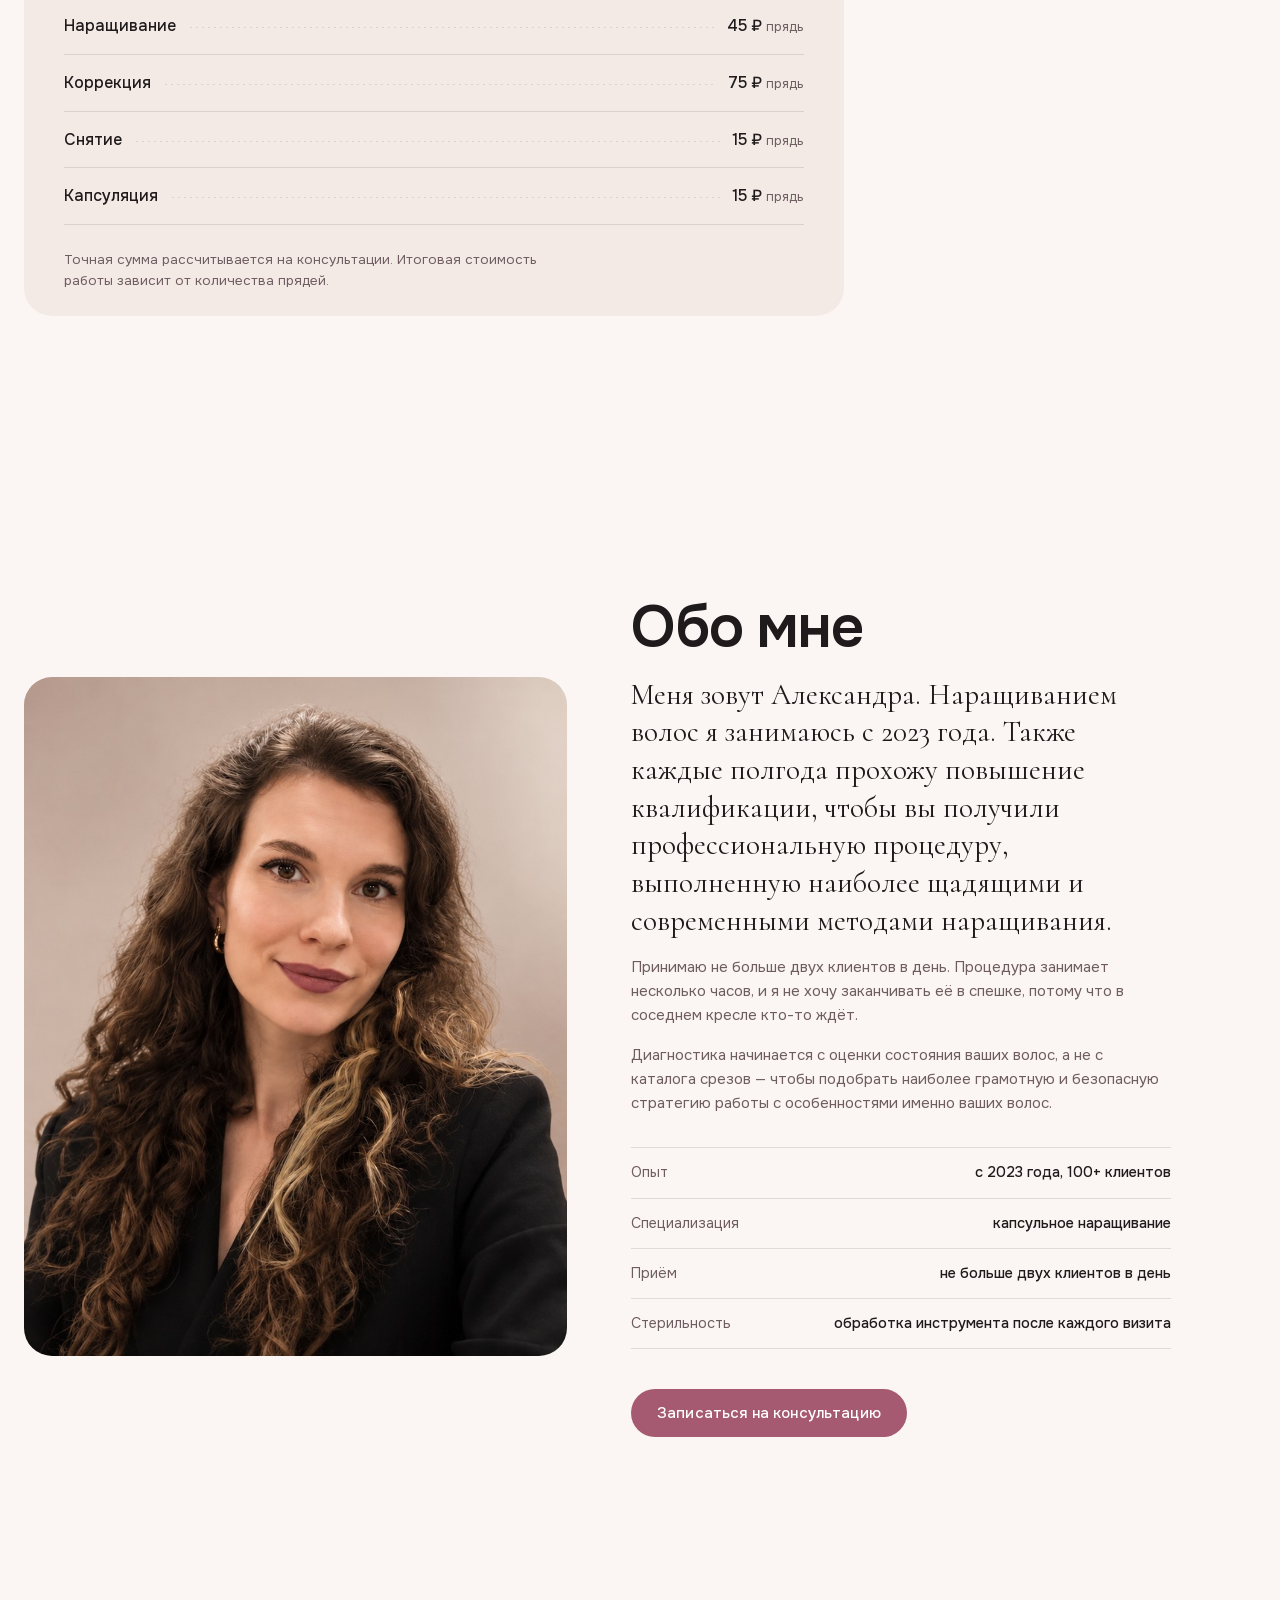
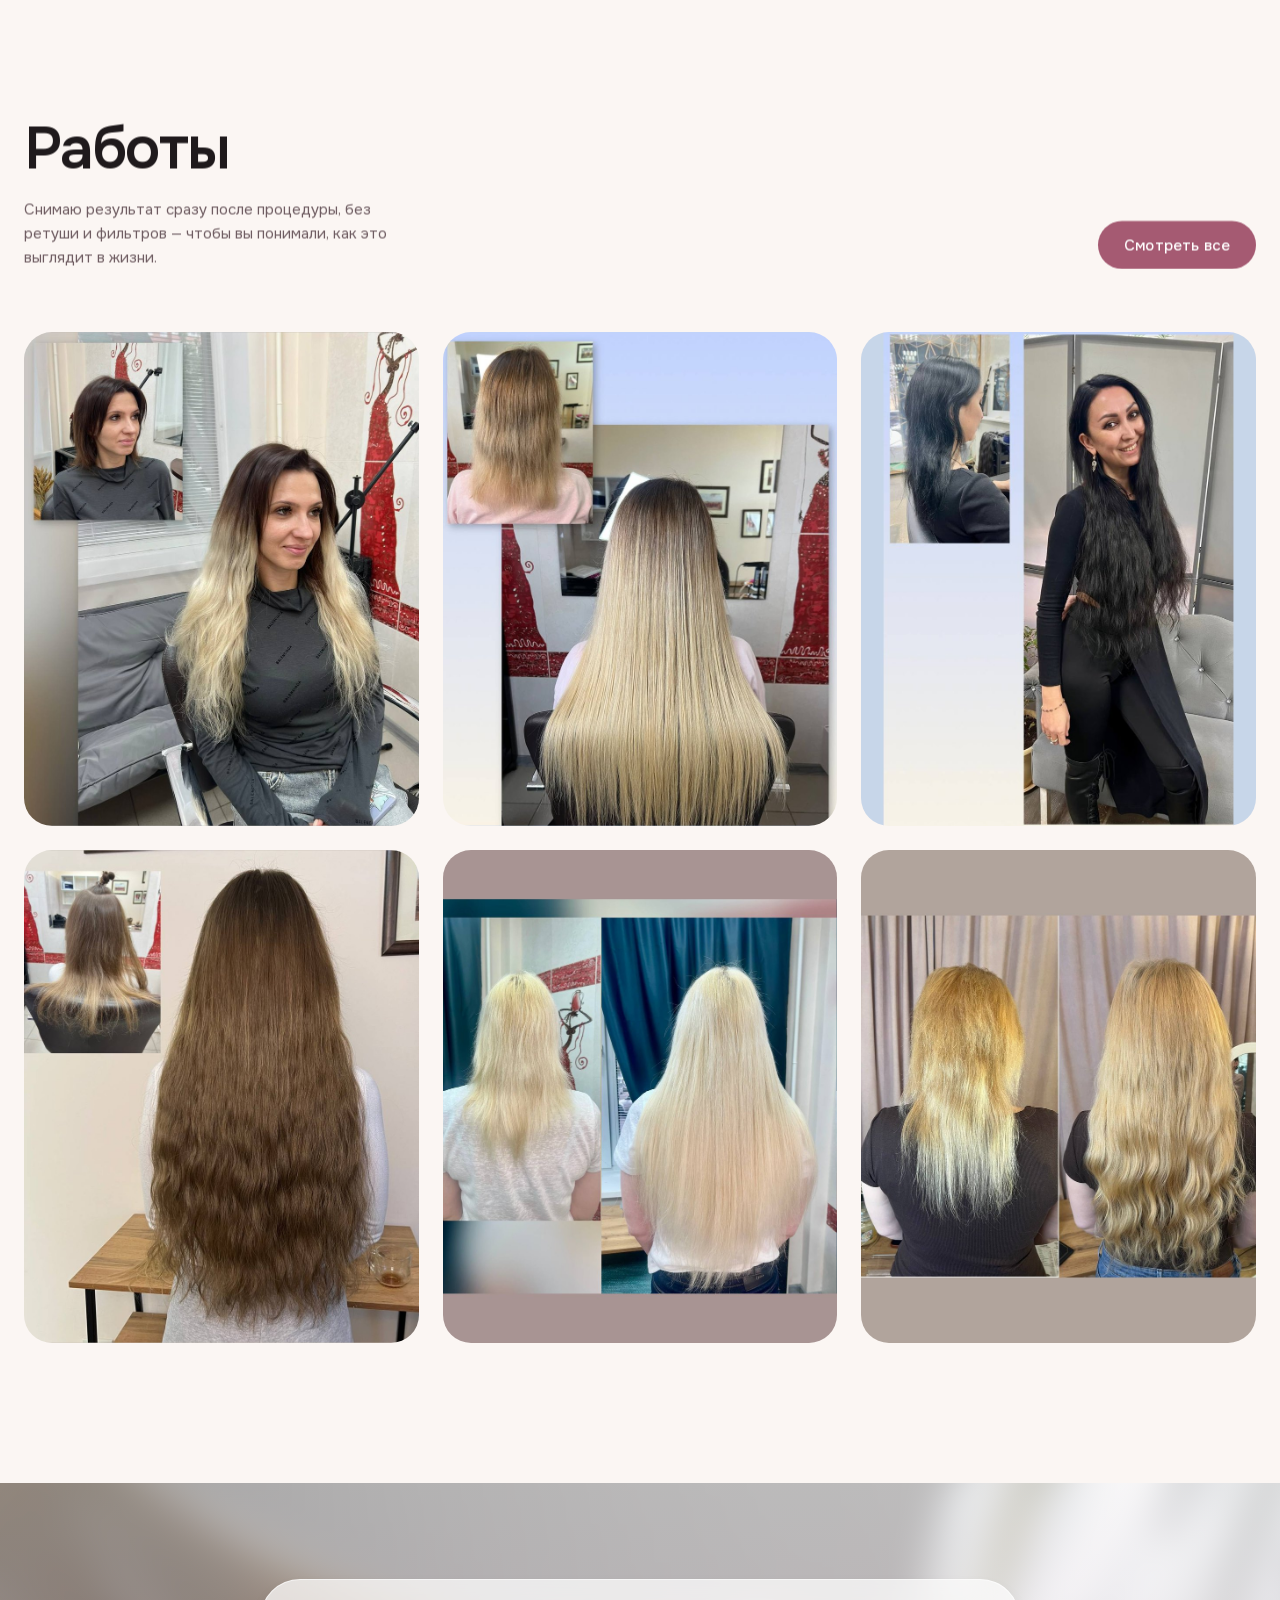
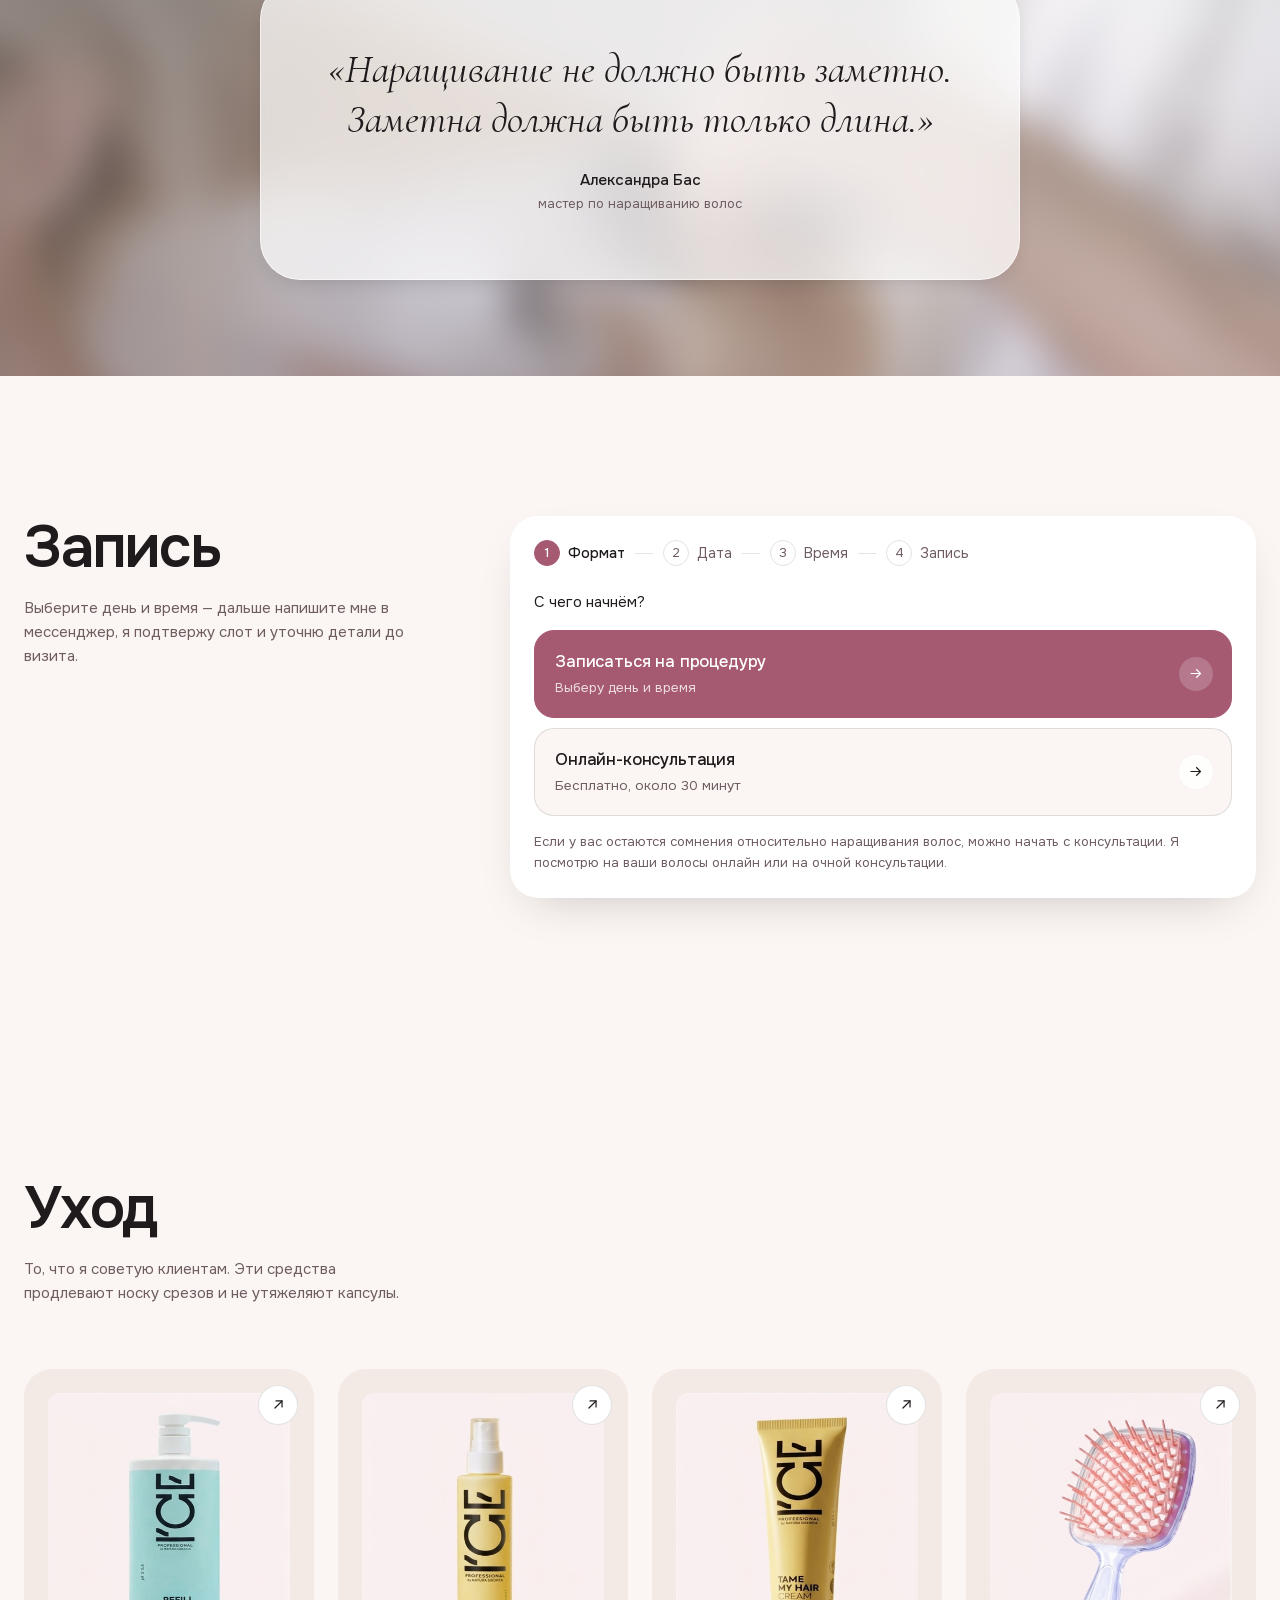
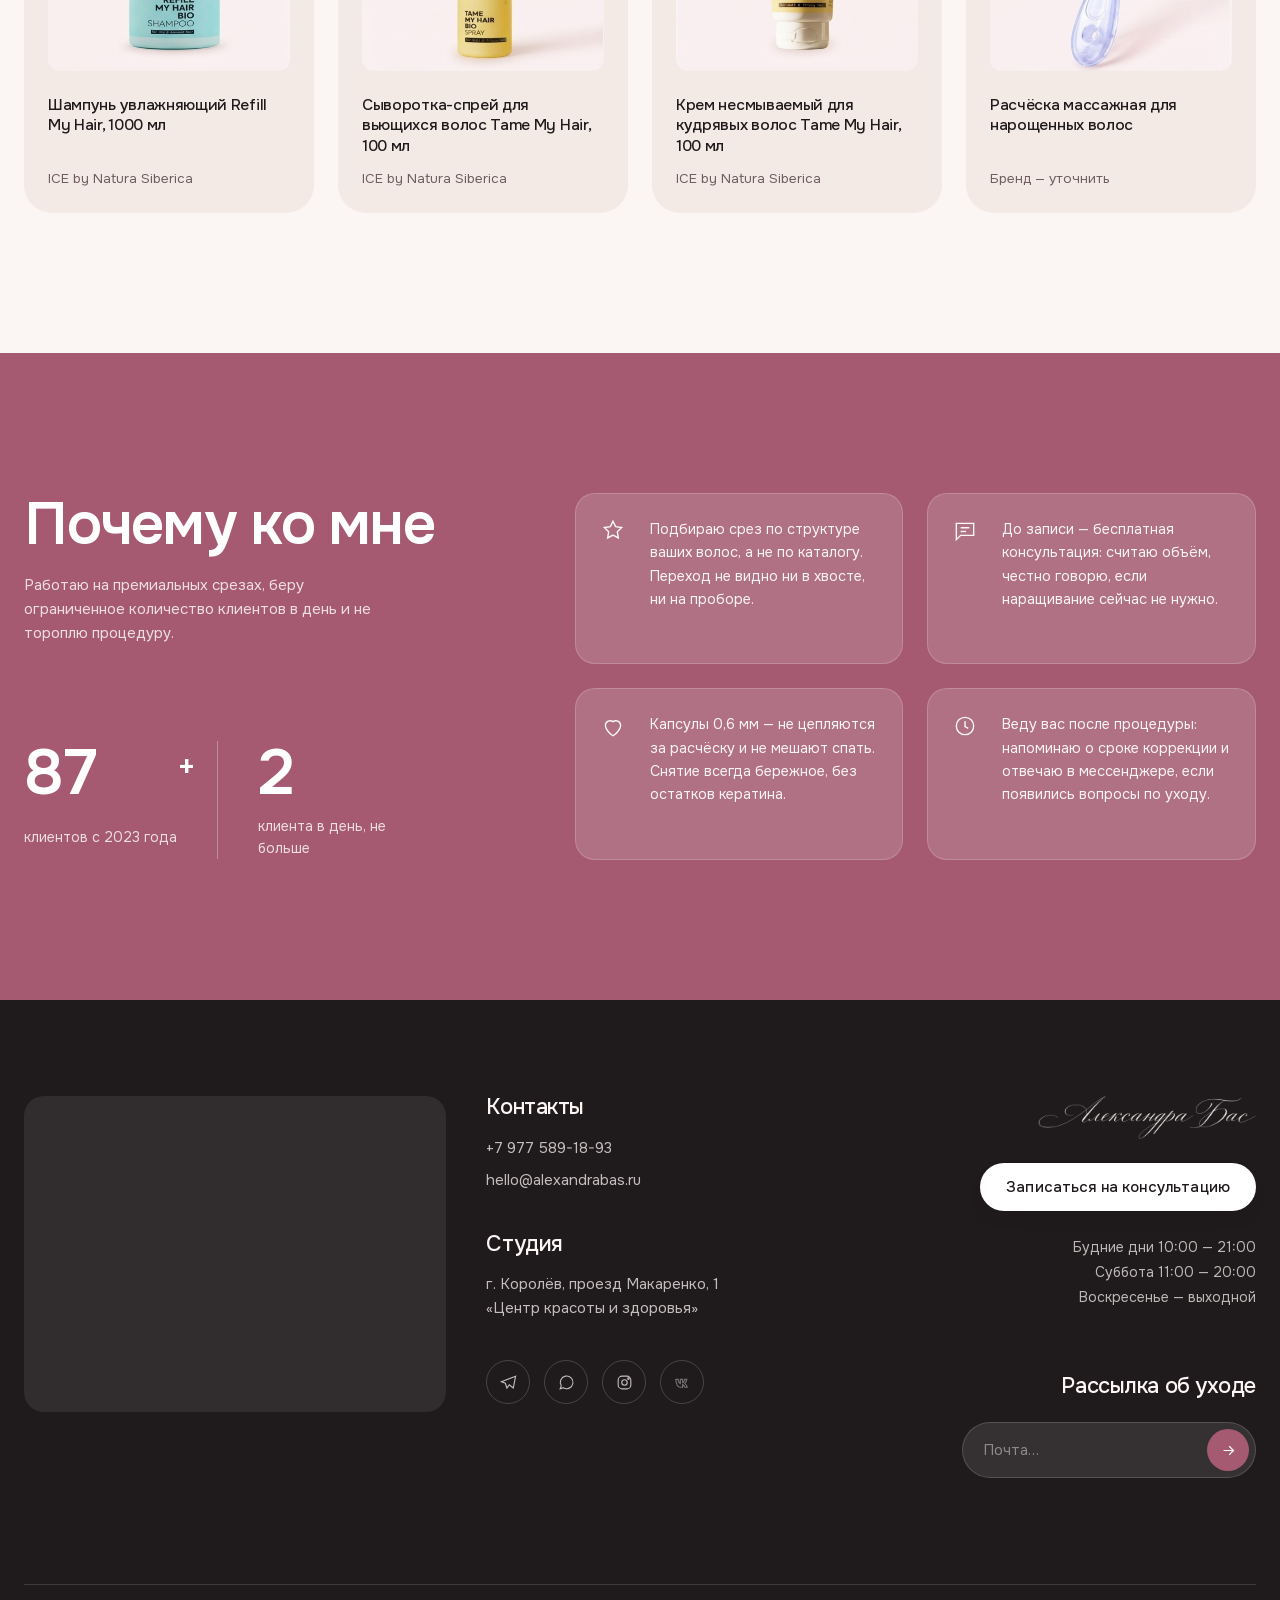
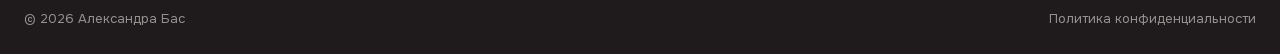
==== commit f1edec7a: "Подготовка к запуску: превью, соцсети, часы работы - добавлена og-картинка 1200x630 для превью в мес" ====
--- a/index.html
+++ b/index.html
@@ -23,14 +23,14 @@
 <meta http-equiv="Expires" content="0">
 <!-- ?v= у стилей и скриптов: после правок меняйте номер, чтобы браузер
      не подсунул старую версию и вёрстка не «ломалась» наполовину -->
-<link rel="stylesheet" href="assets/css/fonts.css?v=23">
-<link rel="stylesheet" href="assets/css/style.css?v=23">
+<link rel="stylesheet" href="assets/css/fonts.css?v=25">
+<link rel="stylesheet" href="assets/css/style.css?v=25">
 <script>
 /* Страховка от кэша: если браузер подсунул старый style.css, метка версии
    в нём не совпадёт с ожидаемой — тогда дотягиваем свежий файл.
    При смене ?v= меняйте и это число, и --css-version в style.css. */
 (function () {
-  var want = '23';
+  var want = '25';
   function check() {
     var got = getComputedStyle(document.documentElement)
       .getPropertyValue('--css-version').trim().replace(/["']/g, '');
@@ -558,14 +558,21 @@
       <div class="socials">
         <a href="https://t.me/+79775891893" target="_blank" rel="noopener" aria-label="Telegram"><svg viewBox="0 0 24 24" width="19" height="19" fill="none" stroke="currentColor" stroke-width="1.4"><path d="M21 4L3 11l5 2 2 6 3-4 5 4z"/></svg></a>
         <a href="https://wa.me/79775891893" target="_blank" rel="noopener" aria-label="WhatsApp"><svg viewBox="0 0 24 24" width="19" height="19" fill="none" stroke="currentColor" stroke-width="1.4"><path d="M4 20l1.4-4A8 8 0 1 1 8 18.6z"/></svg></a>
-        <a href="#" aria-label="Instagram"><svg viewBox="0 0 24 24" width="19" height="19" fill="none" stroke="currentColor" stroke-width="1.4"><rect x="4" y="4" width="16" height="16" rx="5"/><circle cx="12" cy="12" r="3.4"/><circle cx="17" cy="7" r="1"/></svg></a>
-        <a href="#" aria-label="VK"><svg viewBox="0 0 24 24" width="19" height="19" fill="none" stroke="currentColor" stroke-width="1.4"><path d="M3.5 8h3c.4 3.2 1.8 5 2.8 5.4V8h2.8v4.3c1-.3 2.2-1.9 2.6-4.3h2.8c-.4 2.6-1.8 4.4-2.8 5.1 1 .6 2.6 2.2 3.3 4.9h-3.1c-.5-1.7-1.6-3-2.8-3.3V18H9.4C6 18 4 15.2 3.5 8z"/></svg></a>
+        <a href="https://www.instagram.com/hair_power.msk" target="_blank" rel="noopener" aria-label="Instagram"><svg viewBox="0 0 24 24" width="19" height="19" fill="none" stroke="currentColor" stroke-width="1.4"><rect x="4" y="4" width="16" height="16" rx="5"/><circle cx="12" cy="12" r="3.4"/><circle cx="17" cy="7" r="1"/></svg></a>
+        <!-- ссылки на VK пока нет: это не ссылка, а заглушка, чтобы не вела в никуда -->
+        <span class="socials__soon" aria-label="ВКонтакте — скоро" title="Скоро"><svg viewBox="0 0 24 24" width="19" height="19" fill="none" stroke="currentColor" stroke-width="1.4"><path d="M3.5 8h3c.4 3.2 1.8 5 2.8 5.4V8h2.8v4.3c1-.3 2.2-1.9 2.6-4.3h2.8c-.4 2.6-1.8 4.4-2.8 5.1 1 .6 2.6 2.2 3.3 4.9h-3.1c-.5-1.7-1.6-3-2.8-3.3V18H9.4C6 18 4 15.2 3.5 8z"/></svg></span>
       </div>
     </div>
 
     <div class="ftr__brand">
       <img src="assets/img/logo-light.png" alt="Александра Бас" class="ftr__logo" width="320" height="107">
       <a href="#booking" class="btn btn--light">Записаться на консультацию</a>
+
+      <p class="ftr__hours">
+        Будние дни 10:00 — 21:00<br>
+        Суббота 11:00 — 20:00<br>
+        Воскресенье — выходной
+      </p>
 
       <h3 class="ftr__title ftr__title--sub">Рассылка об уходе</h3>
       <form class="sub" id="subform" novalidate>
@@ -587,6 +594,6 @@
 
 <script src="assets/js/vendor/gsap.min.js"></script>
 <script src="assets/js/vendor/ScrollTrigger.min.js"></script>
-<script src="assets/js/main.js?v=23"></script>
+<script src="assets/js/main.js?v=25"></script>
 </body>
 </html>
--- a/assets/css/style.css
+++ b/assets/css/style.css
@@ -8,7 +8,7 @@
 :root {
   /* метка версии стилей — по ней index.html проверяет, не подсунул ли
      браузер старый кэш. Меняется вместе с ?v= в ссылках. */
-  --css-version: "23";
+  --css-version: "25";
 
   /* палитра */
   --cream:      #FBF6F3;   /* основной фон */
@@ -892,7 +892,8 @@
 .ftr__addr { margin-top: var(--sp-2); display: block; }
 
 .socials { display: flex; gap: 14px; margin-top: var(--sp-4); }
-.socials a {
+.socials a,
+.socials__soon {
   display: inline-flex; align-items: center; justify-content: center;
   width: 44px; height: 44px; border-radius: 50%;
   color: rgba(251, 246, 243, .75);
@@ -900,8 +901,11 @@
   transition: color var(--dur) var(--ease), border-color var(--dur) var(--ease);
 }
 .socials a:hover { color: #fff; border-color: rgba(251, 246, 243, .5); }
+/* заглушка без ссылки — приглушена, чтобы не выглядела рабочей */
+.socials__soon { color: rgba(251, 246, 243, .4); cursor: default; }
 
 .ftr__brand { justify-self: end; display: grid; justify-items: end; gap: var(--sp-3); text-align: right; }
+.ftr__hours { font-size: 14px; line-height: 1.8; color: rgba(251, 246, 243, .72); }
 .ftr__logo { width: auto; height: clamp(34px, 3.4vw, 46px); object-fit: contain; }
 
 .sub { display: flex; align-items: center; gap: 8px; width: min(320px, 100%); padding: 6px 6px 6px 20px;
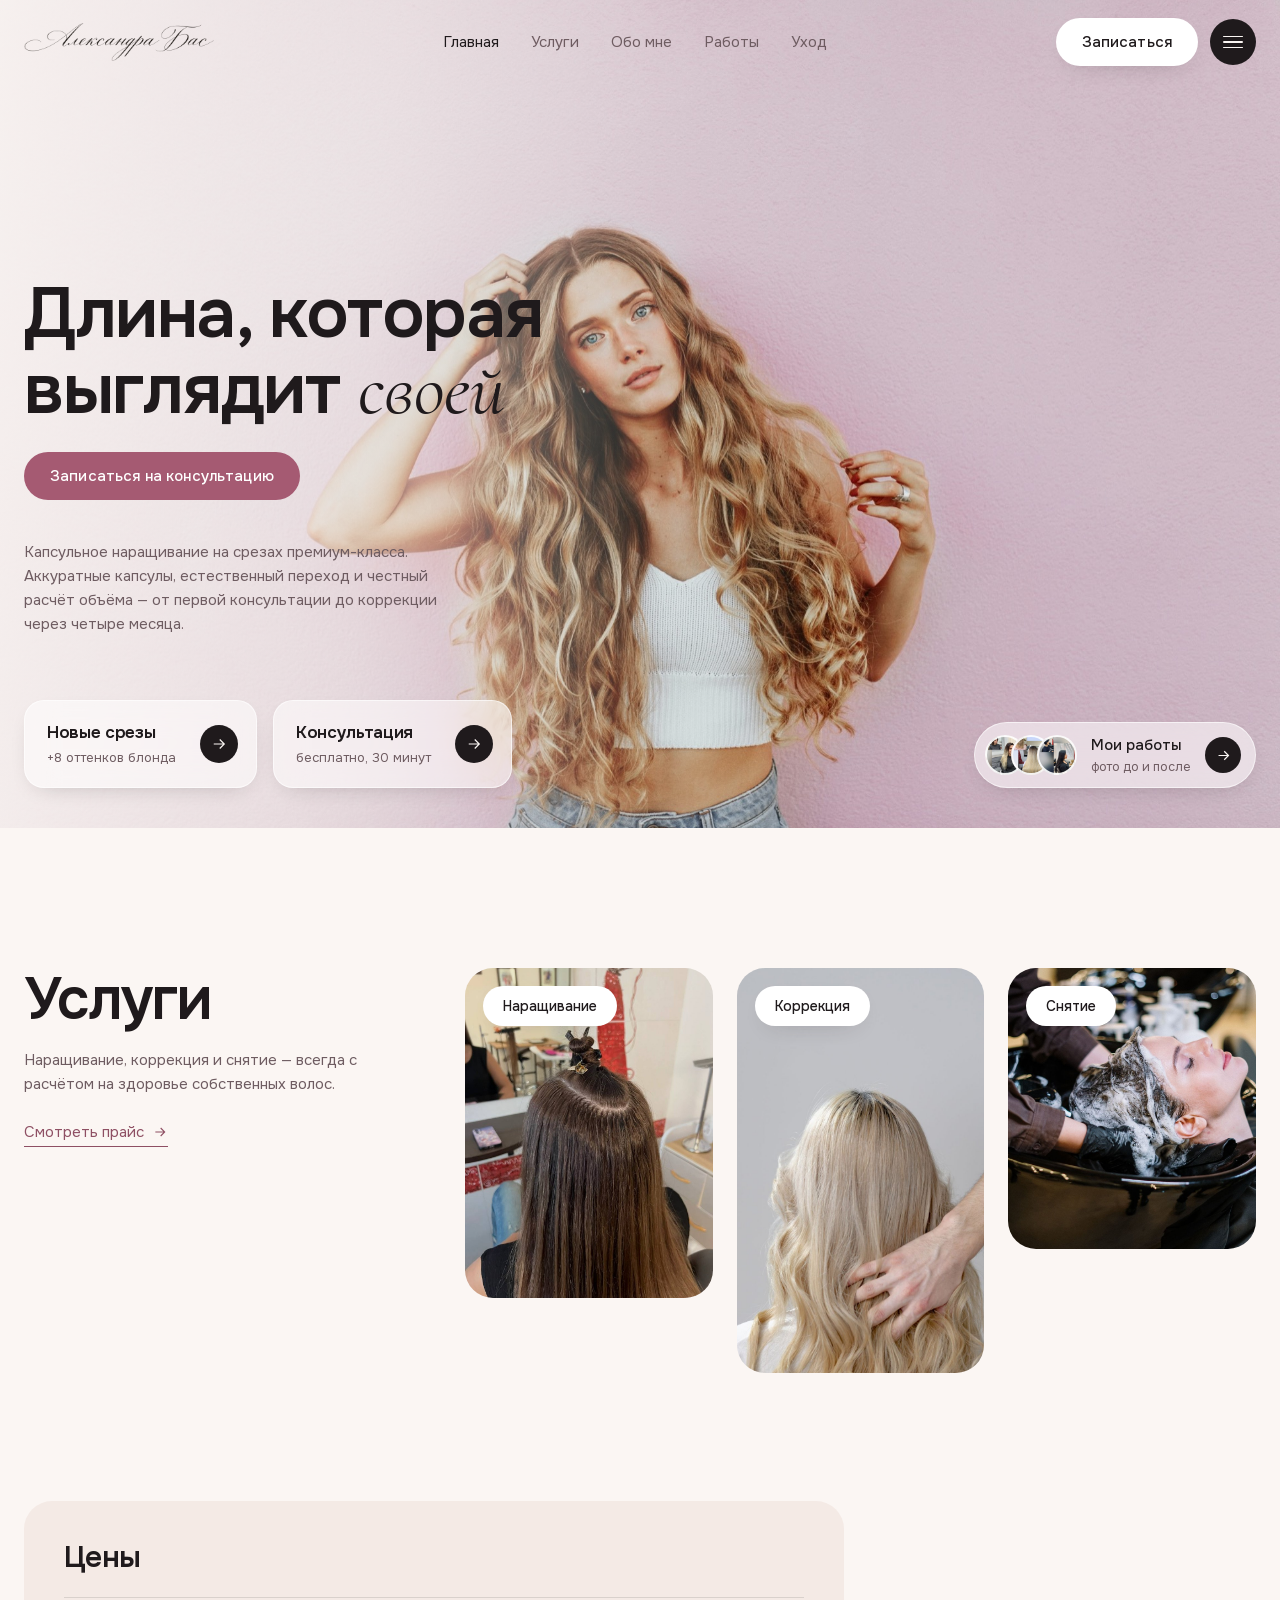
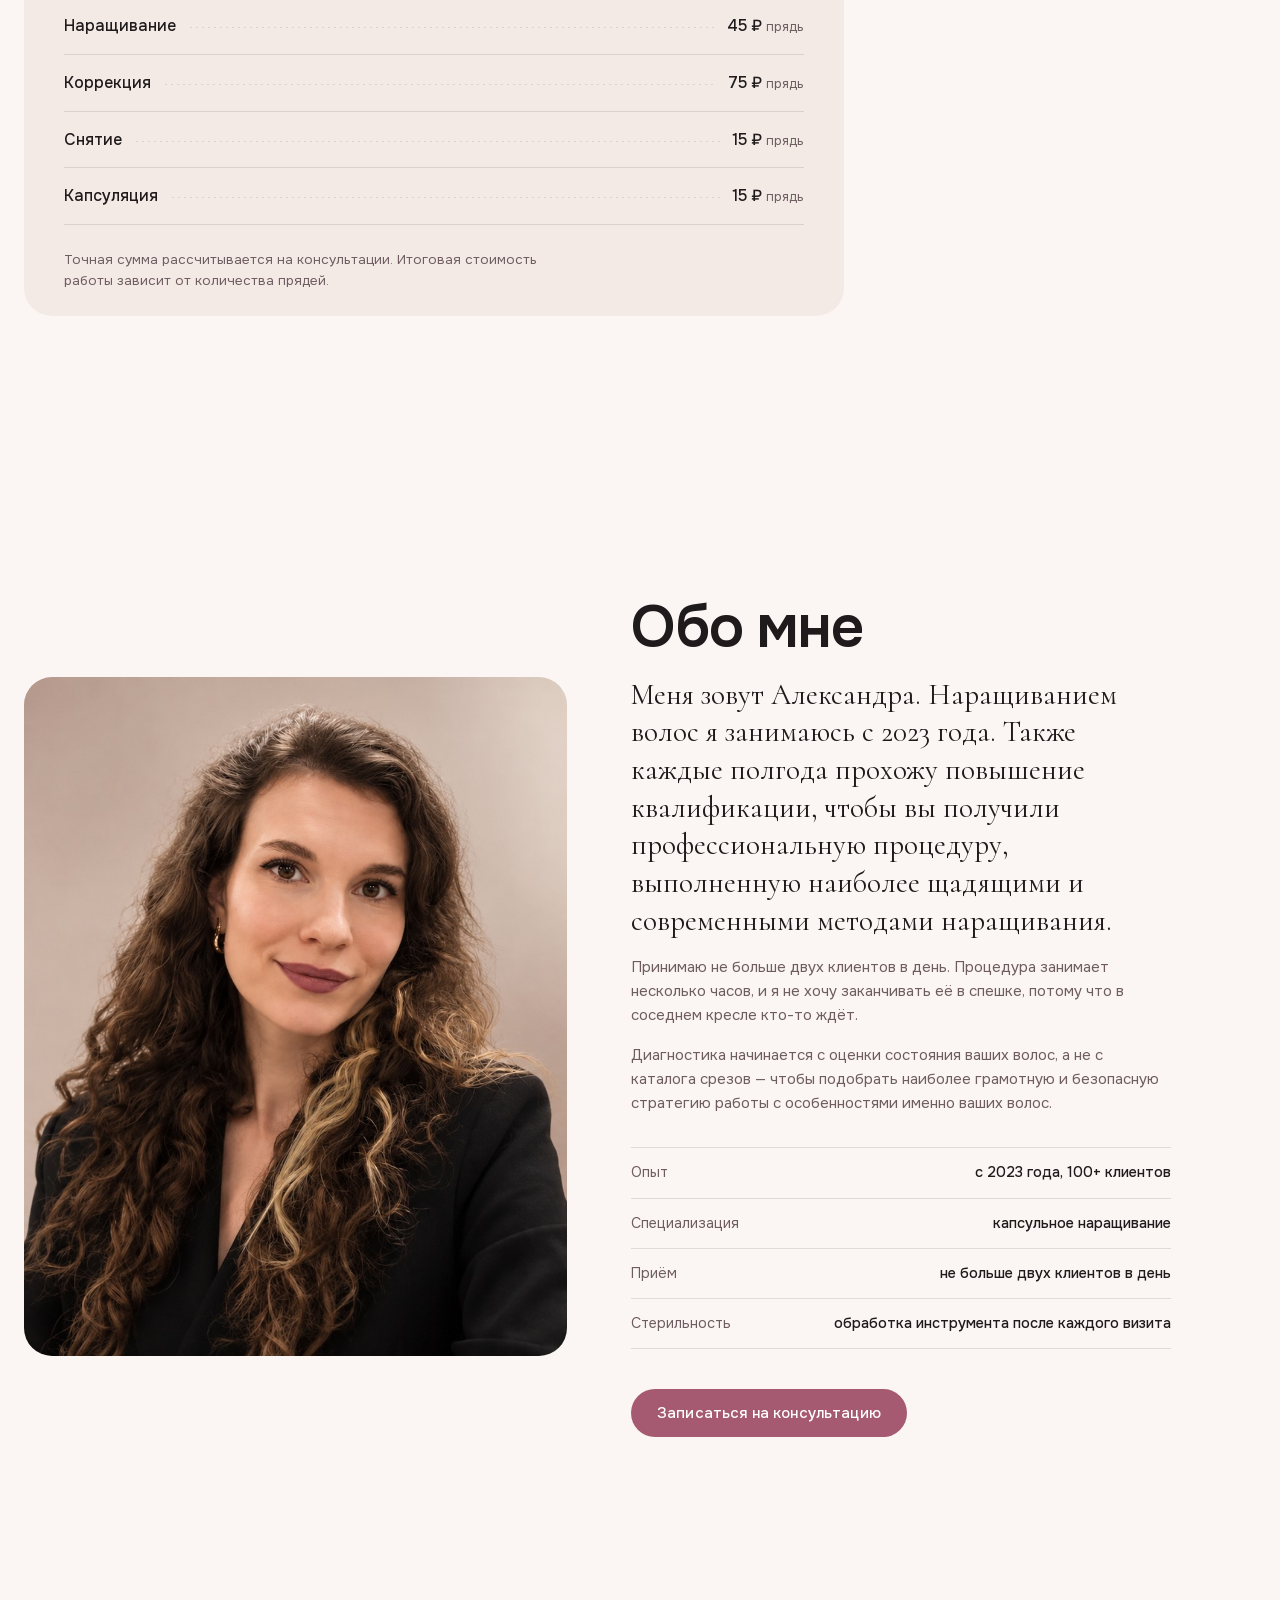
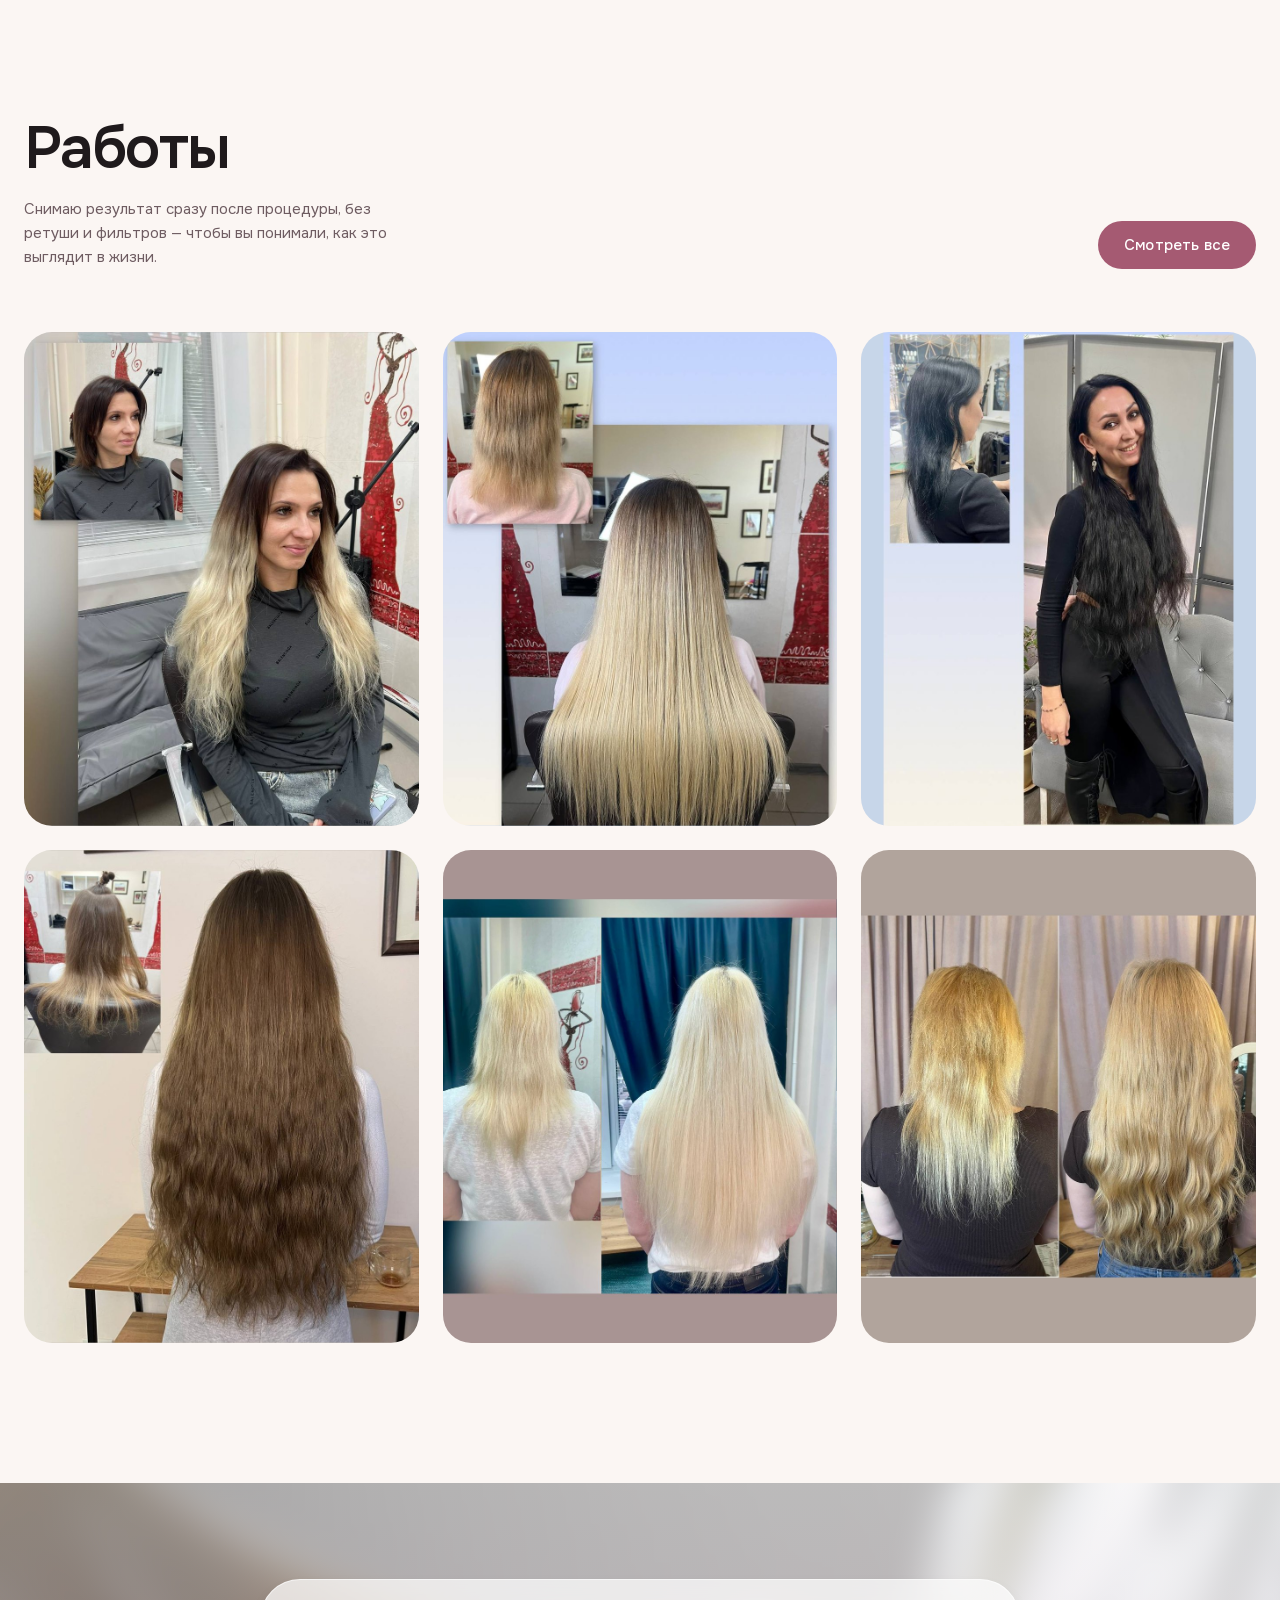
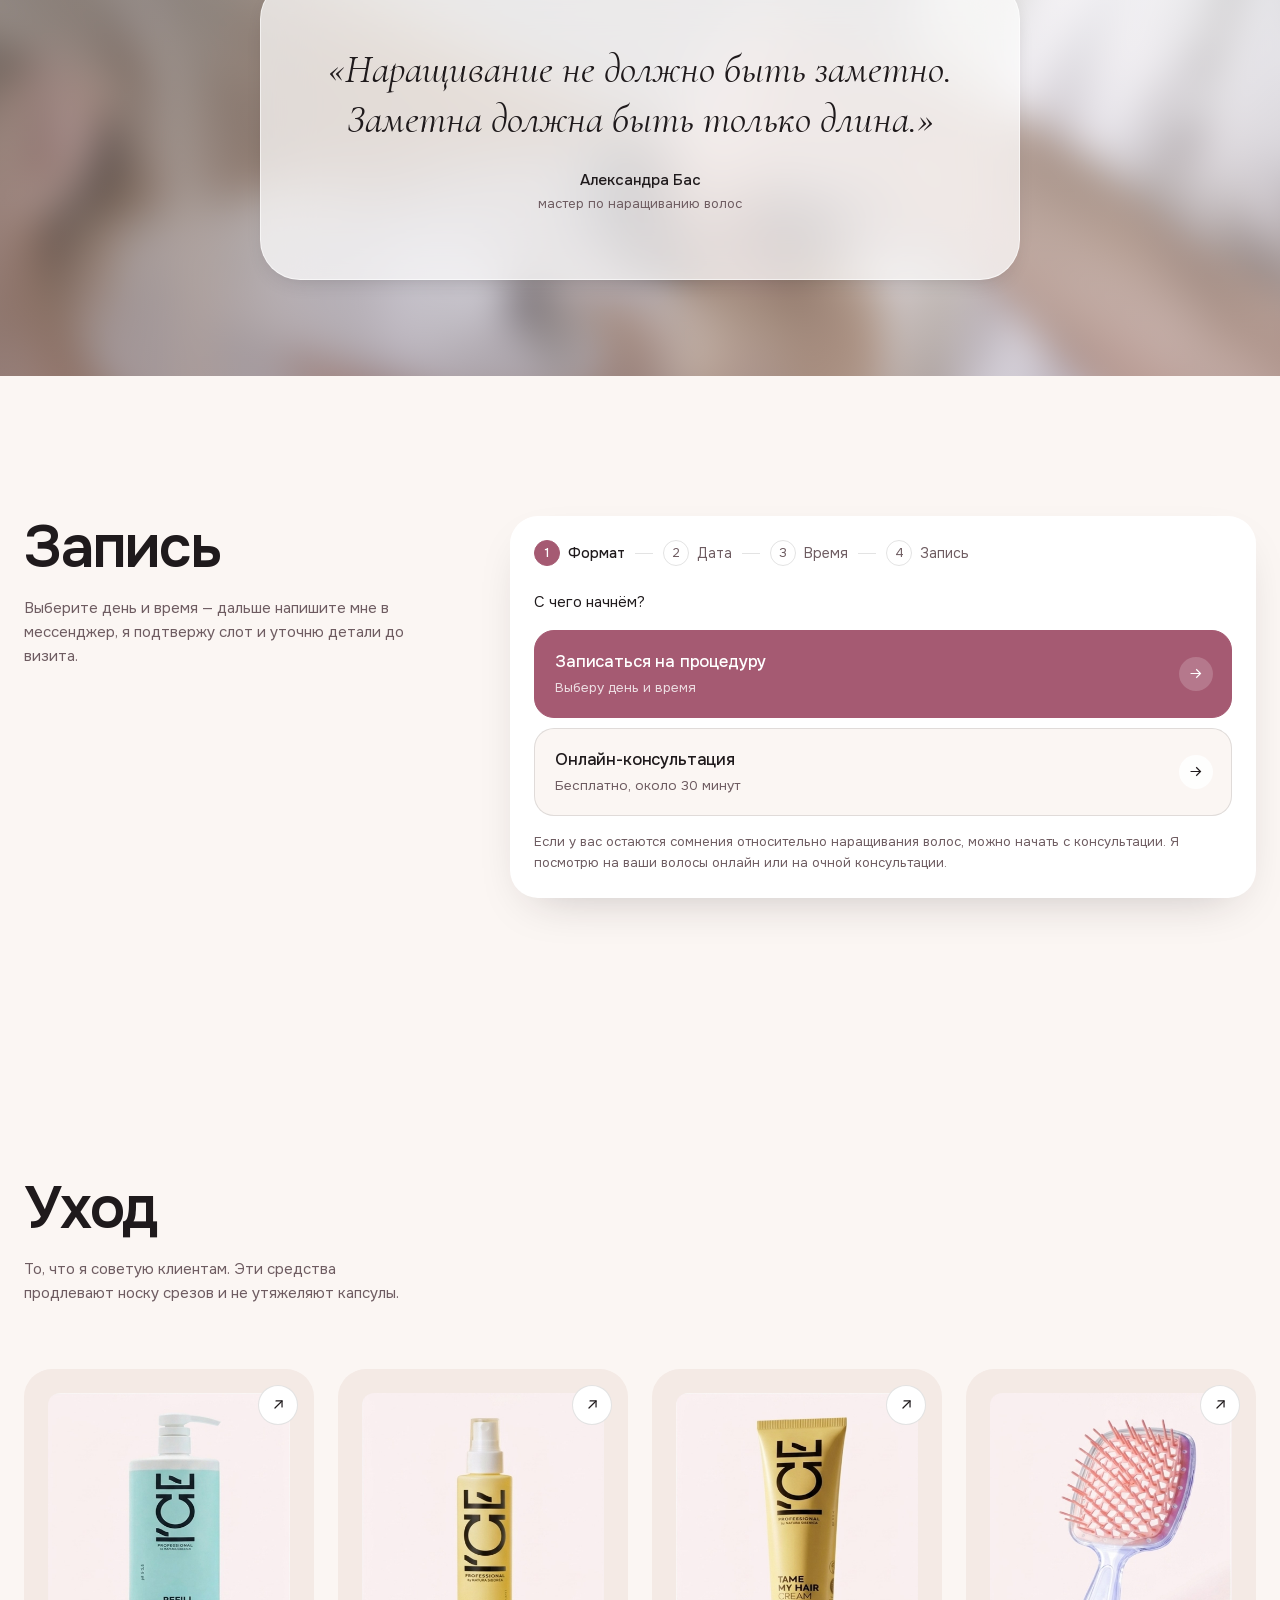
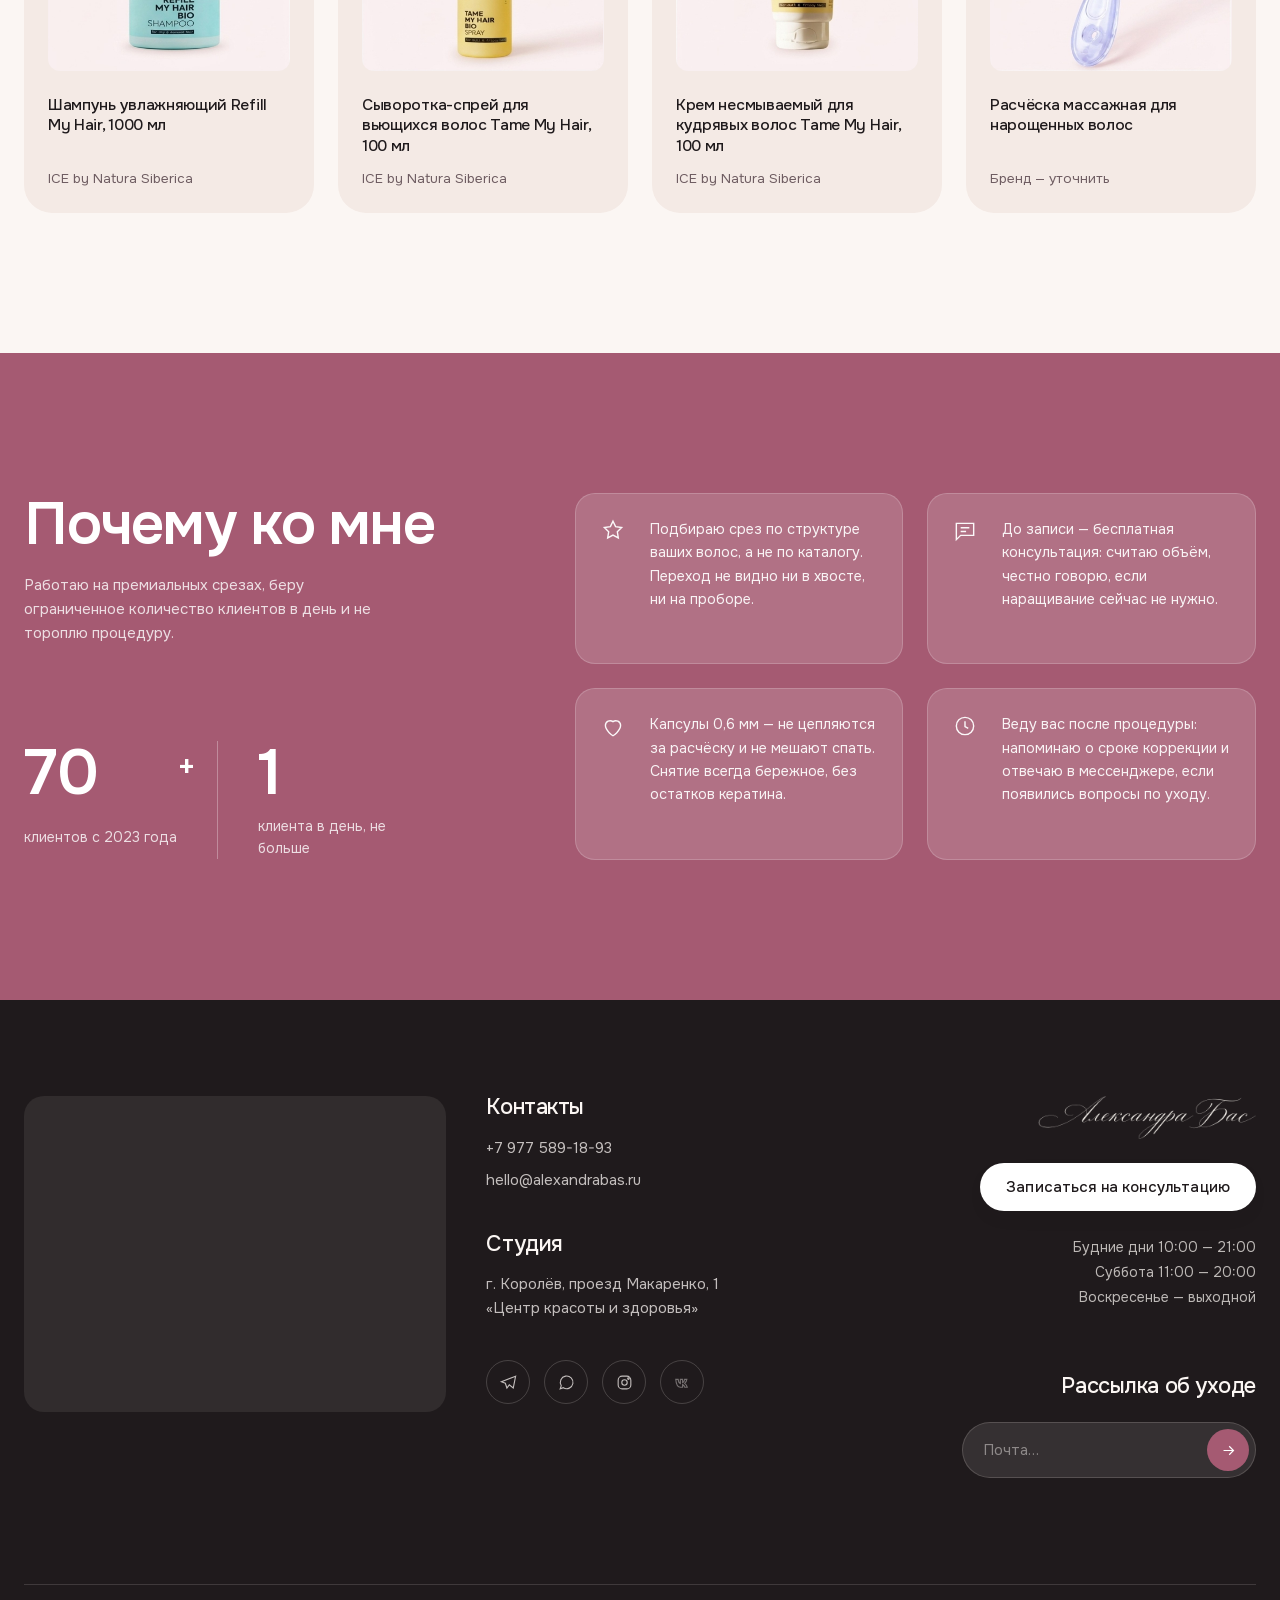
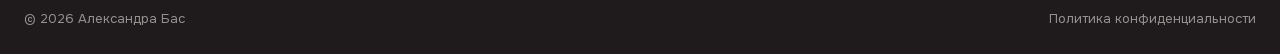
==== commit bdbae8a9: "Запуск на домене alexandrabas.ru - CNAME для привязки домена к GitHub Pages - снят запрет индексации" ====
--- a/index.html
+++ b/index.html
@@ -8,10 +8,9 @@
 <meta property="og:title" content="Александра Бас — наращивание волос">
 <meta property="og:description" content="Капсульное наращивание, коррекция и уход. Запись онлайн.">
 <meta property="og:type" content="website">
-<meta property="og:image" content="assets/img/og.jpg">
-<!-- Черновик на согласовании: прячем от поисковиков.
-     Перед реальным запуском эту строку удалить. -->
-<meta name="robots" content="noindex, nofollow">
+<meta property="og:image" content="https://alexandrabas.ru/assets/img/og.jpg">
+<meta property="og:url" content="https://alexandrabas.ru/">
+<link rel="canonical" href="https://alexandrabas.ru/">
 <link rel="icon" href="assets/img/logo-dark.png">
 <link rel="preload" as="font" type="font/woff2" href="assets/fonts/onest-400-cyrillic.woff2" crossorigin>
 <link rel="preload" as="font" type="font/woff2" href="assets/fonts/onest-600-cyrillic.woff2" crossorigin>
@@ -23,14 +22,14 @@
 <meta http-equiv="Expires" content="0">
 <!-- ?v= у стилей и скриптов: после правок меняйте номер, чтобы браузер
      не подсунул старую версию и вёрстка не «ломалась» наполовину -->
-<link rel="stylesheet" href="assets/css/fonts.css?v=25">
-<link rel="stylesheet" href="assets/css/style.css?v=25">
+<link rel="stylesheet" href="assets/css/fonts.css?v=26">
+<link rel="stylesheet" href="assets/css/style.css?v=26">
 <script>
 /* Страховка от кэша: если браузер подсунул старый style.css, метка версии
    в нём не совпадёт с ожидаемой — тогда дотягиваем свежий файл.
    При смене ?v= меняйте и это число, и --css-version в style.css. */
 (function () {
-  var want = '25';
+  var want = '26';
   function check() {
     var got = getComputedStyle(document.documentElement)
       .getPropertyValue('--css-version').trim().replace(/["']/g, '');
@@ -594,6 +593,6 @@
 
 <script src="assets/js/vendor/gsap.min.js"></script>
 <script src="assets/js/vendor/ScrollTrigger.min.js"></script>
-<script src="assets/js/main.js?v=25"></script>
+<script src="assets/js/main.js?v=26"></script>
 </body>
 </html>
--- a/assets/css/style.css
+++ b/assets/css/style.css
@@ -8,7 +8,7 @@
 :root {
   /* метка версии стилей — по ней index.html проверяет, не подсунул ли
      браузер старый кэш. Меняется вместе с ?v= в ссылках. */
-  --css-version: "25";
+  --css-version: "26";
 
   /* палитра */
   --cream:      #FBF6F3;   /* основной фон */
